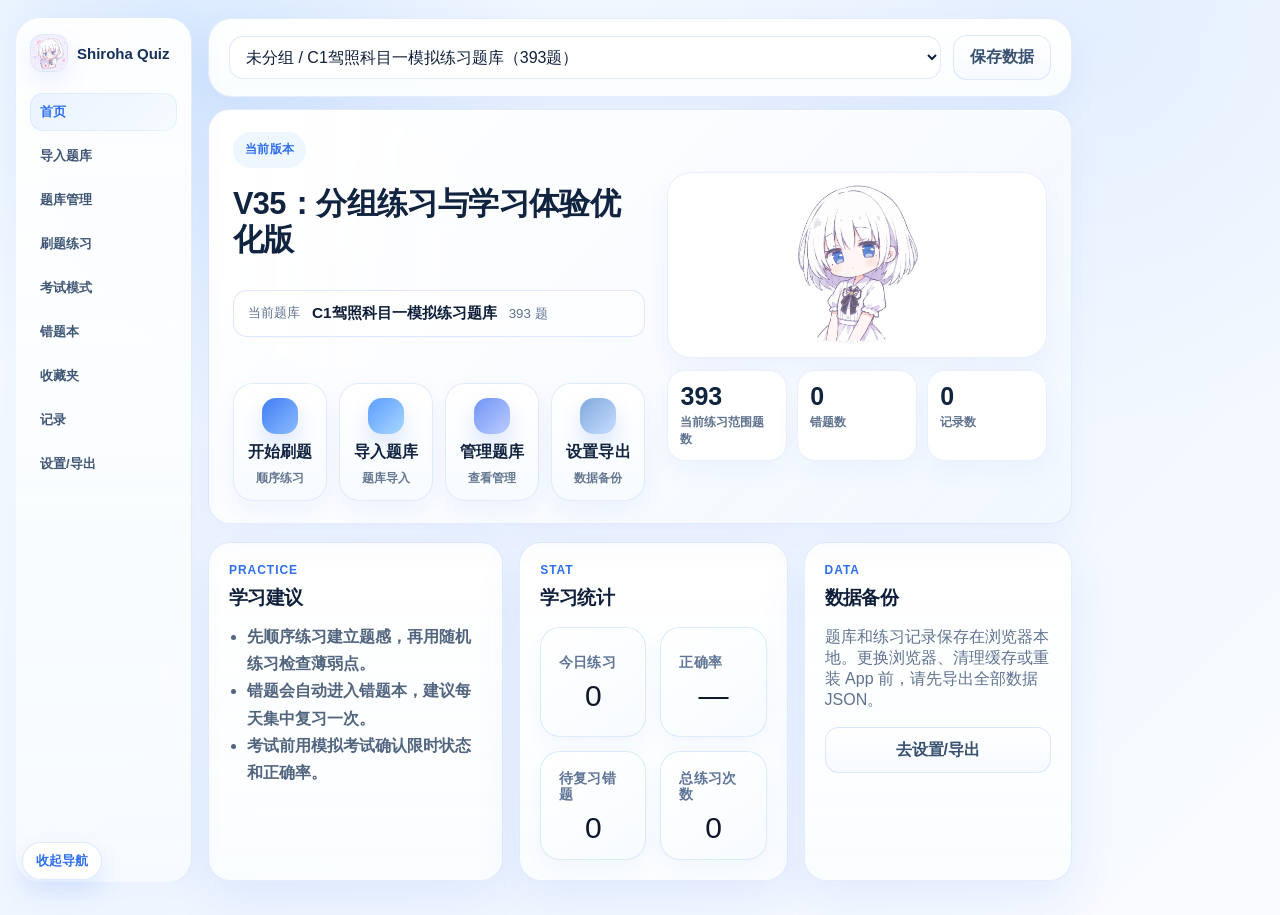
==== apps/web/index.html @ d142fadd "Initial commit from shiroha-quiz" ====
<!DOCTYPE html>
<html lang="zh-CN">
<head>
  <meta charset="UTF-8" />
  <meta name="viewport" content="width=device-width, initial-scale=1.0, viewport-fit=cover" />
  <meta name="theme-color" content="#F6F7FB" />
  <title>Shiroha Quiz - V35：分组练习与学习体验优化版</title>
  <link rel="icon" type="image/png" href="./app-icon.png" />
  <link rel="apple-touch-icon" href="./app-icon.png" />
  <link rel="preload" as="image" href="./media/peeking.webp" />
  <link rel="stylesheet" href="./styles.css" />
  <link rel="preload" as="image" href="./media/home_welcome_avatar.webp" />
  <link rel="preload" as="image" href="./media/import_question_bank_folder.webp" />
</head>
<body>
  <div class="app-splash" aria-hidden="true">
    <div class="app-splash-card">
      <img class="app-splash-logo" src="./media/home_welcome_avatar.webp" alt="" />
      <div class="app-splash-title">Shiroha Quiz</div>
      <div class="app-splash-subtitle">轻量刷题 · 题库导入 · 错题复习</div>
      <div class="app-splash-dots"><span></span><span></span><span></span></div>
    </div>
  </div>

  <div class="app">
    <aside class="side">
      <div class="brand">
        <img src="./app-icon.png" alt="图标" onerror="this.style.display='none'" />
        <div><b>Shiroha Quiz</b><span>自导入题库 · 练习 · 考试</span></div>
      </div>
      <button class="nav active" data-view="dashboard">首页</button>
      <button class="nav" data-view="import">导入题库</button>
      <button class="nav" data-view="banks">题库管理</button>
      <button class="nav" data-view="practice">刷题练习</button>
      <button class="nav" data-view="exam">考试模式</button>
      <button class="nav" data-view="wrongbook">错题本</button>
      <button class="nav" data-view="favorites">收藏夹</button>
      <button class="nav" data-view="records">记录</button>
      <button class="nav" data-view="settings">设置/导出</button>
    </aside>

    <main class="main">
      <header class="topbar">
        <div>
          <p class="kicker">Shiroha Quiz</p>
          <h1 id="page-title">首页</h1>
        </div>
        <div class="top-actions">
          <select id="active-bank-select"></select>
          <button id="save-all-btn" class="ghost">保存数据</button>
        </div>
      </header>

      <section id="dashboard" class="view active">
        <div class="hero-card dashboard-home-hero">
          <div class="dashboard-home-main">
            <p class="kicker">当前版本</p>
            <h2 id="home-version-label">V35：分组练习与学习体验优化版</h2>
            <p class="dashboard-home-desc">支持一级分组直接练习，并完善题库管理、学习记录与跨端数据兼容。</p><div id="home-practice-scope-v8916" class="practice-scope-summary-v8916 home-practice-scope-v8916"></div>
            <div class="dashboard-action-grid" aria-label="首页快捷入口">
              <button type="button" class="dashboard-action-card blue" onclick="var n=document.querySelector('.nav[data-view=&quot;practice&quot;]');if(n)n.click();">
                <span>开始刷题</span><small>顺序练习</small>
              </button>
              <button type="button" class="dashboard-action-card green" onclick="var n=document.querySelector('.nav[data-view=&quot;import&quot;]');if(n)n.click();">
                <span>导入题库</span><small>题库导入</small>
              </button>
              <button type="button" class="dashboard-action-card violet" onclick="var n=document.querySelector('.nav[data-view=&quot;banks&quot;]');if(n)n.click();">
                <span>管理题库</span><small>查看管理</small>
              </button>
              <button type="button" class="dashboard-action-card amber" onclick="var n=document.querySelector('.nav[data-view=&quot;settings&quot;]');if(n)n.click();">
                <span>设置导出</span><small>数据备份</small>
              </button>
            </div>
          </div>
          <div class="dashboard-home-side">
            <div class="hero-visual-card dashboard-character-card">
              <img class="hero-mascot hero-mascot-main" src="./media/splash_mascot.webp" alt="Shiroha Quiz 首页欢迎素材" />
            </div>
            <div class="dashboard-stat-grid hero-stats-app">
              <div><b id="stat-total">0</b><span>当前练习范围题数</span></div>
              <div><b id="stat-wrong">0</b><span>错题数</span></div>
              <div><b id="stat-records">0</b><span>记录数</span></div>
            </div>
          </div>
        </div>

        <div class="dashboard-lower-grid">
          <div class="card dashboard-panel">
            <div class="section-head compact"><div><p class="kicker">Practice</p><h3>学习建议</h3></div></div>
            <ul class="dashboard-tips">
              <li>先顺序练习建立题感，再用随机练习检查薄弱点。</li>
              <li>错题会自动进入错题本，建议每天集中复习一次。</li>
              <li>考试前用模拟考试确认限时状态和正确率。</li>
            </ul>
          </div>
          <div class="card dashboard-panel">
            <div class="section-head compact"><div><p class="kicker">Stat</p><h3>学习统计</h3></div></div>
            <div class="dashboard-stats-row learning-stats-v42" aria-label="学习统计">
              <div class="learning-stat-tile-v42">
                <span>今日练习</span>
                <b id="stat-today-count">0</b>
              </div>
              <div class="learning-stat-tile-v42">
                <span>正确率</span>
                <b id="stat-today-rate">—</b>
              </div>
              <div class="learning-stat-tile-v42">
                <span>待复习错题</span>
                <b id="stat-review-due">0</b>
              </div>
              <div class="learning-stat-tile-v42">
                <span>总练习次数</span>
                <b id="stat-total-practice">0</b>
              </div>
            </div>
          </div>
          <div class="card dashboard-panel">
            <div class="section-head compact"><div><p class="kicker">Data</p><h3>数据备份</h3></div></div>
            <p class="muted">题库和练习记录保存在浏览器本地。更换浏览器、清理缓存或重装 App 前，请先导出全部数据 JSON。</p>
            <div class="actions dashboard-card-actions"><button type="button" class="ghost" onclick="var n=document.querySelector('.nav[data-view=&quot;settings&quot;]');if(n)n.click();">去设置/导出</button></div>
          </div>
        </div>
      </section>

      <section id="import" class="view">
        <div class="card">
          <div class="section-head"><div><p class="kicker">Import</p><h2>单文件智能导入</h2></div><button id="load-sample-btn" class="ghost">填入示例</button></div>
          <div class="import-stage-panel">
            <div class="import-stage-copy">
              <b>先导入，再核对，最后开始练习。</b>
              <p>这一页优先保证清晰、稳定和适合手指操作。先上传题库，再在预览区确认识别结果，最后一键创建题库。</p>
              <div class="import-stage-tags">
                <span class="stage-tag active">1 导入文件</span>
                <span class="stage-tag">2 核对结果</span>
                <span class="stage-tag">3 创建题库</span>
              </div>
            </div>
            <div class="import-stage-art">
              <img class="import-art-main" src="./media/import_question_bank_folder.webp" alt="导入题库提示" />
            </div>
          </div>
          <div class="form-grid">
            <label>题库名称<input id="import-bank-name" placeholder="例如：安全培训题库" /></label>
            <label>识别模式<select id="import-mode"><option value="auto">自动识别</option><option value="wenjuanxing">问卷星/考试星</option><option value="normal">普通题库</option><option value="json">JSON</option></select></label>
            <label>解析策略<select id="import-strategy"><option value="auto" selected>自动推荐</option><option value="standard">标准逐行解析</option><option value="volume">分卷分区三层解析</option><option value="compact">紧凑格式解析</option></select></label>
            <label>上传文件<input id="import-file" type="file" accept=".txt,.json,.csv,.xlsx,.docx,.doc,.pdf" /></label>
          </div>
          <textarea id="import-text" placeholder="把题库文本粘贴到这里，或上传 .docx / .xlsx / .csv / .txt / .json / 文字型 PDF 后导入。支持：A、选项(正确答案)、答案：D、答案：A/B/C、解析：……"></textarea>
          <div class="actions import-actions-v51"><button id="parse-import-btn" class="primary">开始识别</button><button id="confirm-import-btn" class="primary" disabled>确认导入</button><button id="clear-import-btn" class="ghost">清空</button><span class="import-actions-spacer-v51" aria-hidden="true"></span><button id="find-replace-import-btn" class="ghost import-find-replace-trigger-v51" type="button">查找替换</button></div>
        </div>
        <div class="card">
          <div class="section-head"><div><p class="kicker">Dual File Import</p><h2>双文件导入：题目文件 + 答案文件</h2></div><button id="dual-load-sample-btn" class="ghost">填入双文件示例</button></div>
          <p class="muted">适用于“一个文件只写题目，另一个文件只写答案”的试卷/答案卷。题目文件支持 .docx / .txt / .json / 文字型 .pdf；答案文件支持 .docx / .txt / 文字型 .pdf。文字型 PDF 使用本地文本提取能力，不依赖 OCR。</p>
          <div class="form-grid">
            <label>题目文件<input id="dual-question-file" type="file" accept=".txt,.json,.csv,.docx,.doc,.pdf" /></label>
            <label>答案文件<input id="dual-answer-file" type="file" accept=".txt,.csv,.docx,.doc,.pdf" /></label>
            <label>匹配方式<select id="dual-match-mode"><option value="auto" selected>自动匹配</option><option value="group">题型分组 + 顺序匹配</option><option value="number">按题号匹配</option><option value="number-strict">严格题号匹配</option><option value="order">按顺序匹配</option></select></label>
          </div>
          <div class="split-grid">
            <label>题目文本<textarea id="dual-question-text" placeholder="也可以直接粘贴题目文件内容。"></textarea></label>
            <label>答案文本<textarea id="dual-answer-text" placeholder="也可以直接粘贴答案文件内容，例如：&#10;1. D&#10;2. ACD&#10;3. 正确"></textarea></label>
          </div>
          <div class="actions"><button id="parse-dual-import-btn" class="primary">开始合并识别</button><button id="dual-confirm-import-btn" class="primary" disabled>确认导入</button><button id="clear-dual-import-btn" class="ghost">清空双文件</button></div>
        </div>

        <details class="card import-help import-help-details"><summary>查看导入格式说明</summary>
          <h2>支持的题库格式</h2>
          <p>支持 Word / TXT / PDF / JSON 等常见题库来源。普通文本题库会进入识别流程；从 Shiroha Quiz 导出的完整备份 JSON/ZIP、题库集合 JSON 或配置文件，请到“设置/导出”页使用“导入备份 JSON/ZIP”，不要当作普通题库文本解析。</p>
          <div class="help-grid">
            <div><b>单选题</b><code>1. 下列说法正确的是？
A. 选项一
B. 选项二
答案：A</code></div>
            <div><b>多选题</b><code>1. 以下哪些属于常见题型？
A. 单选题
B. 多选题
C. 判断题
答案：AB</code></div>
            <div><b>判断题</b><code>1. Shiroha Quiz 支持导入题库。
答案：正确</code></div>
            <div><b>填空 / 简答</b><code>1. 请填写关键词：____。
参考答案：题库导入</code></div>
            <div><b>双文件导入</b><code>题目文件：只放题目和选项
答案文件：1. A / 2. ACD / 3. 正确
系统会按题号或顺序匹配</code></div>
            <div><b>备份 JSON</b><code>由“设置/导出”页导出的完整备份生成
包含题库、错题本、收藏夹、记录和设置</code></div>
          </div>
        </details>
        <div class="card">
          <div class="section-head import-preview-head-v5981"><div class="import-preview-title-v5981"><h2>识别结果预览</h2><p class="muted">识别后请先核对题型、答案和异常提示。无法确认的题目会标记为待确认，建议修正后再导入。</p></div><div class="row-actions import-preview-tools-v5981"><label class="inline-filter import-preview-filter-v5981">筛选<select id="import-preview-filter"><option value="priority">异常优先</option><option value="problem">仅异常</option><option value="normal">仅正常</option><option value="all">全部</option></select></label><button id="revalidate-import-btn" class="ghost">重新校验</button><button id="batch-delete-import-btn" class="ghost danger" disabled>删除选中</button><button id="clear-import-selection-btn" class="ghost" disabled>清空选择</button></div></div>
          <div id="import-summary" class="notice">尚未识别到题目。</div>
          <div id="import-report-panel" class="report-panel hidden"></div>
          <div class="table-wrap"><table id="import-preview"><thead><tr><th><input type="checkbox" id="import-select-all-visible" title="选择当前显示"></th><th>序号</th><th>题型</th><th>题干</th><th>选项数</th><th>答案</th><th>状态</th><th>操作</th></tr></thead><tbody></tbody></table></div>
        </div>
      </section>

      <section id="banks" class="view">
        <div class="card">
          <div class="section-head"><div><p class="kicker">Banks</p><h2>题库列表</h2></div><button id="dedupe-btn" class="ghost">当前题库去重</button></div>
          <div class="page-art-strip bank-art-strip">
            <div><b>题库列表与批量管理</b><span>没有题库时可先导入或新建空题库；已有题库可在这里整理、复制、合并和批量导出。</span></div>
            <img src="./media/empty_state_no_question_bank.webp" alt="空题库提示素材" />
          </div>
          <div id="bank-practice-scope-v8916" class="bank-scope-status-v8916"></div>
          <div class="form-grid">
            <label>当前题库名称<input id="bank-rename-input" placeholder="输入新名称后点击重命名" /></label>
            <label>合并来源题库<select id="merge-bank-select"></select></label>
            <label>管理操作<select id="bank-sort-mode"><option value="created">按创建时间</option><option value="name">按名称</option><option value="count">按题量</option></select></label>
          </div>
          <div class="actions">
            <button id="rename-bank-btn" class="primary">重命名当前题库</button>
            <button id="duplicate-bank-btn" class="ghost">复制当前题库</button>
            <button id="new-empty-bank-btn" class="ghost">新建空题库</button>
            <button id="merge-bank-btn" class="ghost">把来源题库合并到当前题库</button>
          </div>
          <div id="bank-list" class="bank-list"></div>
        </div>
        <div class="card">
          <h2>当前题库预览</h2>
          <div class="table-wrap"><table id="bank-preview"><thead><tr><th>#</th><th>题型</th><th>题干</th><th>答案</th><th>分类</th><th>分值</th></tr></thead><tbody></tbody></table></div>
        </div>
      </section>

      <section id="practice" class="view">
        <div class="card">
          <div class="section-head"><div><p class="kicker">Practice</p><h2>练习设置</h2></div><div class="pill" id="practice-progress">0 / 0</div></div>
          <div class="page-art-strip practice-art-strip">
            <div><b>选择题型和题量后开始练习</b><span>练习页保留一个学习状态素材，避免占用答题区域。</span></div>
            <img src="./media/quiz_in_progress_study.webp" alt="刷题学习素材" />
          </div>
          <div id="practice-scope-summary-v8916" class="practice-scope-summary-v8916"></div>
          <div class="form-grid">
            <label>题型<select id="practice-type"><option value="all">全部</option><option value="single">单选</option><option value="multiple">多选</option><option value="multi">多选兼容</option><option value="judge">判断</option><option value="blank">填空</option><option value="short">简答</option></select></label>
            <label>来源<select id="practice-source"><option value="all">全部题目</option><option value="wrong">仅错题本</option><option value="favorite">仅收藏题</option></select></label>
            <label>顺序<select id="practice-order"><option value="sequence">顺序</option><option value="random">随机</option></select></label>
            <label class="practice-start-field-v58916">练习起点<select id="practice-start-mode-v58916"><option value="from_start">从头开始</option><option value="continue">继续上次</option><option value="custom">自选题号</option></select></label>
            <label class="limit-field-v60 practice-range-field-v58916"><span id="practice-range-label-v58916">题量</span><div id="practice-limit-control-v58916" class="limit-control-v60"><select id="practice-limit"><option value="custom" selected>自定义</option><option value="50">50题</option><option value="100">100题</option><option value="half">一半</option><option value="all">全部</option></select><input id="practice-custom-count" type="number" value="20" min="1" inputmode="numeric" aria-label="自定义练习题量" /></div><input id="practice-number-range-v58916" class="practice-number-range-v58916" type="text" inputmode="text" placeholder="如：1,3,5-10,20" aria-label="自选练习题号" title="按当前题型、来源筛选后的顺序编号；一级分组按汇总顺序计算" hidden /></label>
            <div class="settings-action-cell web-settings-action-cell">
              <span class="control-label">快捷操作</span>
              <div class="settings-action-buttons">
                <button id="start-practice-btn" class="primary">开始练习</button>
                <button id="reset-practice-btn" class="ghost">重置</button>
              </div>
            </div>
          </div>
          <p class="muted">点击开始后会进入沉浸练习页面，隐藏上方和侧边导航干扰；练习结束或退出后返回设置页。</p>
        </div>
        <div class="card quiz-card" id="practice-card">
          <div class="empty">选择条件后点击“开始练习”。</div>
        </div>
      </section>

      <section id="exam" class="view">
        <div class="card" id="exam-setup">
          <div class="section-head"><div><p class="kicker">Exam</p><h2>考试设置</h2></div><div class="pill" id="exam-timer">未开始</div></div>
          <p id="exam-bank-summary-v8916" class="muted scope-platform-note-v8916"></p>
          <div class="page-art-strip exam-art-strip">
            <div><b>配置考试参数，再开始模拟</b><span>考试模式使用思考提示素材，保持页面轻量，不遮挡试卷区域。</span></div>
            <img src="./media/thinking_state_question.webp" alt="思考提示素材" />
          </div>
          <div class="form-grid">
            <label>考试名称<input id="exam-name" value="模拟考试" /></label>
            <label>题量<input id="exam-count" type="number" value="50" min="1" /></label>
            <label>限时/分钟<input id="exam-minutes" type="number" value="60" min="0" /></label>
            <label>及格线<input id="exam-pass-score" type="number" value="60" min="0" step="0.5" /></label>
            <label>单选分值<input id="score-single" type="number" value="1" min="0" step="0.5" /></label>
            <label>多选分值<input id="score-multiple" type="number" value="2" min="0" step="0.5" /></label>
            <label>判断分值<input id="score-judge" type="number" value="1" min="0" step="0.5" /></label>
            <label>填空分值<input id="score-blank" type="number" value="1" min="0" step="0.5" /></label>
            <label>简答分值<input id="score-short" type="number" value="5" min="0" step="0.5" /></label>
            <label>题型范围<select id="exam-type"><option value="all">全部题型</option><option value="single">只考单选</option><option value="multiple">只考多选</option><option value="judge">只考判断</option><option value="blank">只考填空</option><option value="short">只考简答</option></select></label>
            <label>抽题方式<select id="exam-order"><option value="random">随机抽题</option><option value="sequence">顺序抽题</option></select></label>
            <div class="settings-action-cell web-settings-action-cell">
              <span class="control-label">快捷操作</span>
              <div class="settings-action-buttons">
                <button id="start-exam-btn" class="primary">开始考试</button>
                <button id="submit-exam-btn" class="danger" disabled>交卷评分</button>
              </div>
            </div>
          </div>
        </div>
        <div class="card quiz-card" id="exam-card"><div class="empty">考试开始后会在这里显示整套试卷。</div></div>
      </section>

      <section id="wrongbook" class="view"><div class="card"><div class="section-head"><div><p class="kicker">Wrongbook</p><h2>错题整理</h2></div><button id="clear-wrong-btn" class="danger">清空错题</button></div><div class="page-art-strip wrongbook-art-strip"><div><b>错题复习与掌握状态</b><span>错题本页面使用一个复习素材，帮助区分学习场景，不额外堆叠图片。</span></div><img src="./media/wrong_question_review_clipboard.webp" alt="错题复习素材" /></div><div class="form-grid wrongbook-controls-v60"><label>掌握状态筛选<select id="wrong-status-filter"><option value="active">未掌握/复习中</option><option value="all">全部错题记录</option><option value="未掌握">未掌握</option><option value="复习中">复习中</option><option value="已掌握">已掌握</option></select></label><label>排序<select id="wrong-sort-mode"><option value="lastWrong">最近答错优先</option><option value="wrongCount">错误次数最多</option><option value="status">按掌握状态</option></select></label><label class="limit-field-v60">错题重练题量<div class="limit-control-v60"><select id="wrong-practice-limit"><option value="custom" selected>自定义</option><option value="50">50题</option><option value="100">100题</option><option value="half">一半</option><option value="all">全部</option></select><input id="wrong-practice-custom-count" type="number" value="20" min="1" inputmode="numeric" aria-label="自定义错题重练题量" /></div></label><label class="quick-action-field-v60">快捷操作<button id="practice-wrong-btn" class="primary" type="button">重练未掌握错题</button></label></div><div id="wrongbook-list" class="list"></div></div></section>
      <section id="favorites" class="view"><div class="card favorites-card-v596"><div class="section-head"><div><p class="kicker">Favorites</p><h2>收藏夹</h2></div><div class="pill" id="favorites-count-v596">0 道</div></div><div class="favorites-hero-v596"><div><b>收藏题独立复习</b><span>收藏夹已从错题本独立出来，保留当前题库的收藏题，可直接练习或取消收藏。</span></div><div class="favorites-actions-top-v596"><button id="practice-favorites-btn-v596" class="primary" type="button">练习收藏题</button><button id="clear-favorites-btn-v596" class="ghost danger" type="button">清空收藏</button></div></div><div id="favorites-list-v596" class="list favorites-list-v596"></div></div></section>
      <section id="records" class="view"><div class="card"><div class="section-head"><div><p class="kicker">Records</p><h2>记录筛选与导出</h2></div><div class="actions"><button id="export-records-btn" class="ghost">导出记录</button><button id="clear-records-btn" class="danger">清空记录</button></div></div><div class="page-art-strip records-art-strip"><div><b>查看练习与考试记录</b><span>记录页使用休息状态素材，表示阶段性回顾和复盘。</span></div><img src="./media/rest_sleep_pillow.webp" alt="休息睡眠素材" /></div><div class="form-grid"><label>记录类型<select id="record-mode-filter"><option value="all">全部</option><option value="练习">练习</option><option value="考试">考试</option></select></label><label>显示范围<select id="record-limit"><option value="30">最近30条</option><option value="100">最近100条</option><option value="all">全部</option></select></label><label>统计<button id="record-refresh-btn" class="ghost" type="button">刷新记录</button></label></div><div id="records-list" class="list"></div></div></section>
      <section id="settings" class="view"><div class="card"><h2>设置与导出</h2><div class="page-art-strip settings-art-strip"><div><b>定期导出备份，避免本地数据丢失</b><span>设置页只导出完整数据备份；单个题库或选中题库 JSON 请到题库管理页导出。</span></div><img src="./media/loading_waiting_hourglass.webp" alt="加载等待素材" /></div><p>数据保存在浏览器 localStorage 中。更换浏览器或清理缓存会丢失数据，请定期导出。设置页导出的备份包含题库、错题本、收藏夹、练习记录和 Web 设置；也可直接导入原生端 ZIP 备份。</p><div class="actions"><button id="export-all-btn" class="primary">导出全部数据备份</button><button id="import-backup-quick-btn-v598" class="ghost">导入备份 JSON/ZIP</button><button id="reset-data-btn" class="danger">清除全部本地数据</button></div><textarea id="export-output" readonly placeholder="导出内容会显示在这里，也会自动下载文件。"></textarea><details class="asset-reference-details"><summary>角色基准素材预览</summary><img src="./media/mascot_character_sheet.webp" alt="角色基准素材" /></details></div></section>
    </main>
  </div>

  <div class="web-peeking-wrap">
    <img class="web-peeking-art" src="./media/peeking.webp" alt="" />
    <button type="button" class="web-peeking-toggle" aria-pressed="false" onclick="var wrap=this.parentElement; var hidden=wrap.classList.toggle('collapsed'); this.setAttribute('aria-pressed', hidden ? 'true' : 'false'); this.textContent = hidden ? '显示' : '隐藏';">隐藏</button>
  </div>

  <div id="edit-modal" class="modal hidden" aria-hidden="true">
    <div class="modal-panel">
      <div class="section-head">
        <div><p class="kicker">Edit Question</p><h2>修正题目</h2></div>
        <button id="edit-close-btn" class="ghost">关闭</button>
      </div>
      <input id="edit-index" type="hidden" />
      <div class="form-grid">
        <label>题型<select id="edit-type"><option value="single">单选题</option><option value="multiple">多选题</option><option value="judge">判断题</option><option value="blank">填空题</option><option value="short">简答题</option></select></label>
        <label id="edit-answer-single-wrap-v58914">答案<input id="edit-answer" placeholder="选择题填 D 或 ACD；判断题可填 A/B/正确/错误；填空/简答可填参考答案，多个等价答案用 || 分隔" /></label>
        <label>分类<input id="edit-category" placeholder="例如：基础知识 / 安全规范" /></label>
        <label>分值<input id="edit-score" type="number" min="0" step="0.5" placeholder="可空，考试时按题型默认分值" /></label>
      </div>
      <div id="edit-multi-blank-wrap-v58914" class="multi-blank-editor-v58914 hidden">
        <div class="multi-blank-editor-head-v58914"><div><b>逐空答案</b><p id="edit-blank-count-tip-v58914" class="muted"></p></div><div class="row-actions"><button id="edit-add-blank-btn-v58914" class="ghost" type="button">增加题空</button><button id="edit-disable-multi-blank-btn-v58914" class="ghost danger" type="button">退出多空模式</button></div></div>
        <div id="edit-blank-groups-v58914"></div>
      </div>
      <button id="edit-enable-multi-blank-btn-v58914" class="ghost hidden" type="button">启用多空答案</button>
      <label>题干<textarea id="edit-question" class="small-area" placeholder="题干"></textarea></label>
      <label>选项<textarea id="edit-options" class="small-area" placeholder="每行一个选项，例如：&#10;A. 选项一&#10;B. 选项二"></textarea></label>
      <label>解析<textarea id="edit-analysis" class="small-area" placeholder="解析，可空"></textarea></label>
      <div id="edit-status" class="notice">等待保存。</div>
      <div class="actions"><button id="edit-save-btn" class="primary">保存修改</button><button id="edit-delete-btn" class="danger">删除本题</button></div>
    </div>
  </div>
  <div id="app-toast" class="app-toast" aria-live="polite"></div>
  <script src="./question-bank.js"></script>
  <script src="./app.js"></script>

</body>
</html>
---- apps/web/styles.css ----
:root{
  --bg:#f5f7fb;
  --card:#fff;
  --ink:#111827;
  --muted:#64748b;
  --line:#e5e7eb;
  --blue:#2563eb;
  --blue2:#dbeafe;
  --green:#16a34a;
  --green2:#dcfce7;
  --red:#dc2626;
  --red2:#fee2e2;
  --amber:#d97706;
  --shadow:0 18px 45px rgba(15,23,42,.08);
  --r:22px
}
*{
  box-sizing:border-box
}
body{
  margin:0;
  background:linear-gradient(135deg,#eef4ff,#f8fafc 45%,#f5f7fb);
  font-family:-apple-system,BlinkMacSystemFont,"Segoe UI","Microsoft YaHei",sans-serif;
  color:var(--ink)
}
button,input,select,textarea{
  font:inherit
}
.app{
  display:grid;
  grid-template-columns:260px 1fr;
  min-height:100vh
}
.side{
  position:sticky;
  top:0;
  height:100vh;
  padding:22px;
  background:rgba(255,255,255,.86);
  border-right:1px solid var(--line);
  backdrop-filter:blur(14px)
}
.brand{
  display:flex;
  gap:12px;
  align-items:center;
  margin-bottom:24px
}
.brand img{
  width:46px;
  height:46px;
  border-radius:14px
}
.brand b{
  display:block;
  font-size:18px
}
.brand span{
  display:block;
  color:var(--muted);
  font-size:12px;
  margin-top:3px
}
.nav{
  width:100%;
  border:0;
  background:transparent;
  text-align:left;
  padding:13px 14px;
  border-radius:14px;
  margin:3px 0;
  color:#334155;
  cursor:pointer
}
.nav:hover,.nav.active{
  background:var(--blue2);
  color:#1d4ed8;
  font-weight:800
}
.main{
  padding:24px;
  min-width:0
}
.topbar{
  display:flex;
  align-items:center;
  justify-content:space-between;
  gap:16px;
  margin-bottom:20px
}
.kicker{
  margin:0 0 8px;
  color:var(--blue);
  font-weight:900;
  text-transform:uppercase;
  letter-spacing:.08em;
  font-size:12px
}
h1,h2,h3{
  margin:0;
  letter-spacing:-.03em
}
h1{
  font-size:30px
}
.top-actions{
  display:flex;
  gap:10px;
  align-items:center
}
.top-actions select{
  min-width:260px
}
.view{
  display:none
}
.view.active{
  display:block
}
.card,.hero-card{
  background:rgba(255,255,255,.94);
  border:1px solid var(--line);
  border-radius:var(--r);
  box-shadow:var(--shadow);
  padding:22px;
  margin-bottom:18px
}
.hero-card{
  display:grid;
  grid-template-columns:1.5fr .9fr;
  gap:18px;
  align-items:center
}
.hero-card h2{
  font-size:32px;
  margin-bottom:12px
}
.hero-card p{
  color:var(--muted);
  line-height:1.8
}
.hero-stats{
  display:grid;
  grid-template-columns:repeat(3,1fr);
  gap:10px
}
.hero-stats div,.metric{
  background:#f8fafc;
  border:1px solid var(--line);
  border-radius:18px;
  padding:18px
}
.hero-stats b{
  display:block;
  font-size:30px
}
.hero-stats span,.metric span{
  color:var(--muted);
  font-size:13px
}
.grid3{
  display:grid;
  grid-template-columns:repeat(3,1fr);
  gap:16px
}
.section-head{
  display:flex;
  align-items:center;
  justify-content:space-between;
  gap:14px;
  margin-bottom:18px
}
.form-grid{
  display:grid;
  grid-template-columns:repeat(3,minmax(0,1fr));
  gap:14px;
  margin-bottom:16px
}
label{
  display:grid;
  gap:7px;
  font-weight:800;
  color:#334155
}
input,select,textarea{
  border:1px solid var(--line);
  border-radius:14px;
  background:#fff;
  padding:11px 12px;
  color:var(--ink)
}
textarea{
  width:100%;
  min-height:220px;
  resize:vertical;
  line-height:1.6;
  font-family:"Consolas","Microsoft YaHei",monospace
}
.actions{
  display:flex;
  gap:10px;
  flex-wrap:wrap;
  margin-top:14px
}
button{
  border:0;
  border-radius:14px;
  padding:11px 16px;
  cursor:pointer;
  font-weight:900
}
.primary{
  background:var(--blue);
  color:white
}
.ghost{
  background:#f8fafc;
  border:1px solid var(--line);
  color:#334155
}
.danger{
  background:var(--red);
  color:white
}
.ghost.danger{
  color:var(--red);
  background:#fff;
  border-color:#fecaca
}
button:disabled{
  opacity:.45;
  cursor:not-allowed
}
.notice{
  background:#f8fafc;
  border:1px solid var(--line);
  border-radius:14px;
  padding:13px;
  margin-bottom:12px;
  color:var(--muted)
}
.notice.ok{
  background:var(--green2);
  border-color:#86efac;
  color:#166534
}
.notice.warn{
  background:#fffbeb;
  border-color:#fde68a;
  color:#92400e
}
.table-wrap{
  overflow:auto;
  border:1px solid var(--line);
  border-radius:16px
}
table{
  width:100%;
  border-collapse:collapse;
  background:#fff
}
th,td{
  border-bottom:1px solid var(--line);
  padding:11px;
  text-align:left;
  vertical-align:top
}
th{
  background:#f8fafc;
  color:#475569;
  font-size:13px;
  white-space:nowrap
}
td{
  font-size:14px
}
.bank-list,.list{
  display:grid;
  gap:10px
}
.bank-item,.record-item,.wrong-item{
  border:1px solid var(--line);
  border-radius:16px;
  background:#fff;
  padding:14px
}
.bank-item{
  display:flex;
  justify-content:space-between;
  gap:12px;
  align-items:center
}
.muted,.empty{
  color:var(--muted)
}
.pill{
  display:inline-flex;
  align-items:center;
  border:1px solid var(--line);
  background:#f8fafc;
  border-radius:999px;
  padding:8px 12px;
  color:#475569;
  font-weight:900
}
.quiz-card .question-title{
  font-size:20px;
  line-height:1.55;
  margin:8px 0 16px
}
.qmeta{
  display:flex;
  gap:8px;
  flex-wrap:wrap;
  margin-bottom:8px
}
.option{
  display:flex;
  gap:10px;
  align-items:flex-start;
  width:100%;
  padding:15px;
  border:2px solid var(--line);
  border-radius:16px;
  background:#fff;
  margin:10px 0;
  cursor:pointer;
  transition:.16s
}
.option input{
  margin-top:3px
}
.option.selected{
  background:var(--blue2);
  border-color:var(--blue);
  box-shadow:0 8px 22px rgba(37,99,235,.14)
}
.option.correct{
  background:var(--green2);
  border-color:var(--green)
}
.option.wrong{
  background:var(--red2);
  border-color:var(--red)
}
.option-key{
  font-weight:900;
  min-width:26px
}
.feedback{
  border-radius:16px;
  padding:14px;
  margin-top:14px;
  font-weight:800
}
.feedback.ok{
  background:var(--green2);
  color:#166534;
  border:1px solid #86efac
}
.feedback.bad{
  background:var(--red2);
  color:#991b1b;
  border:1px solid #fecaca
}
.feedback.warn{
  background:#fffbeb;
  color:#92400e;
  border:1px solid #fde68a
}
.exam-q{
  border:1px solid var(--line);
  border-radius:18px;
  padding:16px;
  margin:14px 0;
  background:#fff
}
.exam-q h3{
  font-size:17px;
  line-height:1.5
}
.score-card{
  display:grid;
  grid-template-columns:repeat(4,1fr);
  gap:12px;
  margin-bottom:16px
}
.score-card .metric b{
  display:block;
  font-size:26px;
  margin-top:6px
}
@media(max-width:900px){
  .app{
    grid-template-columns:1fr
  }
  .side{
    position:relative;
    height:auto
  }
  .main{
    padding:16px
  }
  .topbar,.hero-card,.section-head{
    display:block
  }
  .top-actions{
    margin-top:14px
  }
  .grid3,.form-grid,.hero-stats,.score-card{
    grid-template-columns:1fr
  }
  .top-actions select{
    min-width:0;
    width:100%
  }
  .top-actions{
    display:grid
  }
  .nav{
    display:inline-flex;
    width:auto
  }
  .side{
    white-space:nowrap;
    overflow:auto
  }
  .brand{
    position:sticky;
    left:0;
    background:white
  }
  .card,.hero-card{
    padding:16px
  }
}
.import-help code{
  display:block;
  margin-top:8px;
  padding:10px;
  border-radius:12px;
  background:#f6f8fb;
  color:#25324b;
  white-space:pre-wrap;
  font-family:ui-monospace,SFMono-Regular,Menlo,Consolas,monospace;
  font-size:12px;
  line-height:1.45
}
.help-grid{
  display:grid;
  grid-template-columns:repeat(2,minmax(0,1fr));
  gap:12px;
  margin-top:12px
}
.help-grid>div{
  border:1px solid #e6ebf2;
  border-radius:16px;
  padding:12px;
  background:#fff
}
@media(max-width:800px){
  .help-grid{
    grid-template-columns:1fr
  }
}
.split-grid{
  display:grid;
  grid-template-columns:1fr 1fr;
  gap:14px;
  margin-top:12px
}
.split-grid textarea{
  min-height:180px
}
.small-area{
  min-height:95px
}
.status-ok{
  color:#166534;
  font-weight:900
}
.status-warn{
  color:#92400e;
  font-weight:900
}
.status-error{
  color:#991b1b;
  font-weight:900
}
.row-actions{
  display:flex;
  gap:8px;
  flex-wrap:wrap
}
.mini-btn{
  padding:7px 10px;
  border-radius:10px;
  font-size:12px
}
.modal{
  position:fixed;
  inset:0;
  background:rgba(15,23,42,.45);
  z-index:1000;
  display:flex;
  align-items:center;
  justify-content:center;
  padding:18px
}
.modal.hidden{
  display:none
}
.modal-panel{
  width:min(920px,96vw);
  max-height:92vh;
  overflow:auto;
  background:#fff;
  border-radius:24px;
  box-shadow:0 28px 80px rgba(15,23,42,.28);
  padding:22px;
  border:1px solid var(--line)
}
#edit-status{
  margin-top:10px
}
.source-badge{
  display:inline-flex;
  border-radius:999px;
  padding:4px 8px;
  background:#eef2ff;
  color:#3730a3;
  font-size:12px;
  font-weight:900;
  margin-left:6px
}
@media(max-width:900px){
  .split-grid{
    grid-template-columns:1fr
  }
  .modal{
    align-items:flex-start
  }
  .modal-panel{
    max-height:96vh
  }
}
.active-bank{
  border-color:#93c5fd;
  background:#eff6ff
}
.bank-item .row-actions{
  justify-content:flex-end
}
details{
  margin-top:10px
}
summary{
  cursor:pointer;
  font-weight:900;
  color:#1d4ed8
}
.wrong-item .section-head{
  margin-bottom:0
}
.record-item details .table-wrap{
  margin-top:10px
}
.exam-q .option input:checked+span{
  font-weight:900
}
@media(max-width:900px){
  .bank-item{
    display:block
  }
  .bank-item .row-actions{
    margin-top:10px;
    justify-content:flex-start
  }
}
.answer-input-wrap{
  margin:12px 0
}
.text-answer{
  width:100%;
  border:2px solid var(--line);
  border-radius:16px;
  padding:14px;
  background:#fff;
  line-height:1.6
}
.text-answer:focus{
  outline:none;
  border-color:var(--blue);
  box-shadow:0 0 0 4px rgba(37,99,235,.12)
}
input.text-answer{
  min-height:52px
}
textarea.text-answer{
  min-height:140px;
  font-family:inherit
}
.feedback .actions{
  margin-top:10px
}
/* v9: 导入提示窗口 */
.app-toast{
  position:fixed;
  right:18px;
  top:18px;
  z-index:9999;
  display:flex;
  flex-direction:column;
  gap:10px;
  max-width:min(420px,calc(100vw - 36px));
  pointer-events:none
}
.toast-item{
  pointer-events:auto;
  display:flex;
  align-items:flex-start;
  justify-content:space-between;
  gap:12px;
  padding:14px 14px;
  border-radius:16px;
  background:#fff;
  border:1px solid #d8e2f2;
  box-shadow:0 14px 38px rgba(15,23,42,.18);
  animation:toastIn .18s ease-out;
  color:#172033
}
.toast-item b{
  display:block;
  margin-bottom:4px;
  font-size:15px
}
.toast-item p{
  margin:0;
  line-height:1.5;
  color:#34445d;
  font-size:13px
}
.toast-item button{
  border:0;
  background:transparent;
  font-size:20px;
  line-height:1;
  cursor:pointer;
  color:#64748b;
  padding:0 2px
}
.toast-item.ok{
  border-left:6px solid #16a34a
}
.toast-item.warn{
  border-left:6px solid #f59e0b
}
.toast-item.danger{
  border-left:6px solid #dc2626
}
.toast-item.hide{
  opacity:0;
  transform:translateY(-6px);
  transition:all .25s ease
}
@keyframes toastIn{
  from{
    opacity:0;
    transform:translateY(-8px)
  }
  to{
    opacity:1;
    transform:translateY(0)
  }
}
/* v9: 沉浸式刷题页面 */
body.practice-focus .side,body.practice-focus .topbar{
  display:none!important
}
body.practice-focus .app{
  display:block;
  min-height:100vh;
  background:#f7f9fd
}
body.practice-focus .main{
  padding:0;
  max-width:none;
  width:100%
}
body.practice-focus .view{
  display:none!important
}
body.practice-focus #practice.view{
  display:block!important;
  min-height:100vh;
  padding:18px;
  background:linear-gradient(180deg,#f8fbff,#eef4ff)
}
body.practice-focus #practice>.card:first-child{
  display:none!important
}
body.practice-focus #practice-card{
  max-width:920px;
  margin:0 auto;
  min-height:calc(100vh - 36px);
  box-shadow:0 18px 50px rgba(15,23,42,.12);
  border-radius:24px;
  padding:28px
}
.practice-focus-head{
  display:flex;
  align-items:center;
  justify-content:space-between;
  gap:12px;
  padding-bottom:16px;
  margin-bottom:18px;
  border-bottom:1px solid #e5edf8;
  color:#0f172a
}
.practice-focus-head span{
  font-weight:700;
  color:#2563eb
}
.mini-btn{
  padding:6px 10px!important;
  font-size:12px!important;
  border-radius:10px!important
}
@media(max-width:720px){
  .app-toast{
    left:12px;
    right:12px;
    top:12px;
    max-width:none
  }
  body.practice-focus #practice.view{
    padding:8px
  }
  body.practice-focus #practice-card{
    min-height:calc(100vh - 16px);
    border-radius:18px;
    padding:18px
  }
  .practice-focus-head{
    position:sticky;
    top:0;
    background:#fff;
    z-index:3
  }
}
.seq-cell{
  min-width:72px;
  white-space:nowrap;
}
.seq-cell b{
  display:block;
  font-size:14px;
  color:#111827;
}
.seq-cell small{
  display:block;
  margin-top:3px;
  font-size:11px;
  color:#64748b;
  line-height:1.2;
}
/* v13: import preview issue-first controls */
.inline-filter{
  display:flex;
  align-items:center;
  gap:8px;
  font-size:14px;
  color:#64748b;
  font-weight:700
}
.inline-filter select{
  min-width:110px;
  padding:8px 10px;
  border:1px solid #e5e7eb;
  border-radius:12px;
  background:#fff;
  font-weight:700;
  color:#0f172a
}
.issue-row{
  background:#fffaf0
}
.error-row{
  background:#fff1f2
}
.import-report{
  margin-bottom:8px;
  padding:8px 10px;
  border-radius:12px;
  background:rgba(37,99,235,.08);
  color:#1e3a8a;
  line-height:1.6
}
#import-summary b{
  color:#0f172a
}
.select-cell{
  width:42px;
  text-align:center
}
.select-cell input,#import-select-all-visible{
  width:18px;
  height:18px;
  accent-color:#2563eb;
  cursor:pointer
}
#import-preview th:first-child,#import-preview td:first-child{
  text-align:center
}
button:disabled{
  opacity:.45;
  cursor:not-allowed
}
/* v20 import report */
.report-panel{
  margin:12px 0 16px;
  padding:14px;
  border:1px solid var(--border,#e5e7eb);
  border-radius:14px;
  background:rgba(15,23,42,.03)
}
.report-panel.hidden{
  display:none
}
.report-grid{
  display:grid;
  grid-template-columns:repeat(4,minmax(0,1fr));
  gap:10px
}
.report-grid>div{
  border:1px solid var(--border,#e5e7eb);
  border-radius:12px;
  padding:12px;
  background:#fff;
  min-height:78px
}
.report-grid span{
  display:block;
  font-size:12px;
  color:#64748b;
  margin-bottom:4px
}
.report-grid b{
  display:block;
  font-size:20px;
  line-height:1.25;
  color:#0f172a
}
.report-grid small{
  display:block;
  margin-top:4px;
  color:#64748b;
  line-height:1.35
}
.report-grid .ok{
  border-color:#86efac;
  background:#f0fdf4
}
.report-grid .warn{
  border-color:#fcd34d;
  background:#fffbeb
}
.report-detail{
  margin-top:10px;
  color:#334155;
  font-size:13px;
  line-height:1.6
}
.candidate-details{
  margin-top:10px
}
.candidate-details summary{
  cursor:pointer;
  color:#2563eb;
  font-weight:600
}
.candidate-details table{
  width:100%;
  margin-top:8px;
  border-collapse:collapse;
  font-size:13px;
  background:#fff;
  border-radius:10px;
  overflow:hidden
}
.candidate-details th,.candidate-details td{
  border:1px solid #e5e7eb;
  padding:8px;
  text-align:left
}
@media(max-width:900px){
  .report-grid{
    grid-template-columns:repeat(2,minmax(0,1fr))
  }
}
@media(max-width:560px){
  .report-grid{
    grid-template-columns:1fr
  }
}
/* v24 shared visual refinement */
.hero-stats-app{
  grid-template-columns:1fr 1fr;
  align-items:stretch
}
.hero-visual-card{
  position:relative;
  grid-column:1/-1;
  min-height:220px;
  border-radius:24px;
  padding:18px;
  background:linear-gradient(135deg,#eff5ff,#ffffff 58%,#f6f9ff);
  border:1px solid rgba(37,99,235,.12);
  overflow:hidden;
  box-shadow:inset 0 1px 0 rgba(255,255,255,.7)
}
.hero-visual-card::before{
  content:"";
  position:absolute;
  left:-30px;
  bottom:-34px;
  width:140px;
  height:140px;
  border-radius:999px;
  background:rgba(37,99,235,.10);
  filter:blur(8px)
}
.hero-visual-card::after{
  content:"";
  position:absolute;
  top:-24px;
  right:-20px;
  width:120px;
  height:120px;
  border-radius:999px;
  background:rgba(147,197,253,.18);
  filter:blur(10px)
}
.hero-mascot{
  display:block;
  user-select:none;
  pointer-events:none
}
.hero-mascot-main{
  position:absolute;
  right:14px;
  bottom:-6px;
  width:min(22vw,240px);
  max-width:240px
}
.hero-mascot-badge{
  position:absolute;
  left:16px;
  top:16px;
  width:84px;
  height:84px;
  border-radius:24px;
  border:1px solid rgba(37,99,235,.14);
  background:#fff;
  box-shadow:0 10px 24px rgba(37,99,235,.12)
}
.import-stage-panel{
  display:grid;
  grid-template-columns:1.15fr .85fr;
  gap:14px;
  align-items:center;
  padding:16px 16px 14px;
  margin-bottom:14px;
  border-radius:22px;
  background:linear-gradient(135deg,#eef5ff,#ffffff 62%,#f7faff);
  border:1px solid rgba(37,99,235,.10);
  overflow:hidden;
  position:relative
}
.import-stage-panel::after{
  content:"";
  position:absolute;
  right:-18px;
  top:-22px;
  width:118px;
  height:118px;
  border-radius:999px;
  background:rgba(125,177,255,.12);
  filter:blur(12px)
}
.import-stage-copy b{
  display:block;
  font-size:16px;
  line-height:1.4;
  color:#132238;
  margin-bottom:8px
}
.import-stage-copy p{
  margin:0;
  color:#5f728d;
  line-height:1.7;
  font-size:13px
}
.import-stage-tags{
  display:flex;
  flex-wrap:wrap;
  gap:8px;
  margin-top:12px
}
.stage-tag{
  display:inline-flex;
  align-items:center;
  padding:8px 12px;
  border-radius:999px;
  background:rgba(255,255,255,.86);
  border:1px solid rgba(37,99,235,.10);
  color:#4b5d77;
  font-size:12px;
  font-weight:800
}
.stage-tag.active{
  background:rgba(37,99,235,.10);
  color:#1d4ed8;
  border-color:rgba(37,99,235,.18)
}
.import-stage-art{
  position:relative;
  min-height:156px
}
.import-art-main{
  position:absolute;
  right:-2px;
  bottom:-4px;
  width:min(20vw,176px);
  max-width:176px
}
.import-art-float{
  position:absolute;
  left:6px;
  top:8px;
  width:72px;
  transform:rotate(-10deg)
}
.import-help-details>summary{
  list-style:none;
  cursor:pointer;
  font-size:18px;
  font-weight:800;
  color:#172033
}
.import-help-details>summary::-webkit-details-marker{
  display:none
}
.import-help-details>summary::after{
  content:"展开";
  float:right;
  font-size:12px;
  color:#2563eb;
  font-weight:800
}
.import-help-details[open]>summary::after{
  content:"收起"
}
@media(max-width:900px){
  .hero-stats-app{
    grid-template-columns:1fr
  }
  .hero-visual-card{
    min-height:200px
  }
  .hero-mascot-main{
    width:min(44vw,220px)
  }
  .import-stage-panel{
    grid-template-columns:1fr
  }
  .import-art-main{
    width:min(34vw,180px)
  }
}
/* v25 bugfix: mobile layout, asset density and overflow control */
html,body{
  max-width:100%;
  overflow-x:hidden
}
.main,.view,.card,.hero-card,.form-grid,.split-grid,.section-head{
  min-width:0
}
.hero-mascot-badge,.import-art-float{
  display:none!important
}
.hero-visual-card{
  display:flex;
  align-items:flex-end;
  justify-content:flex-end;
  min-height:190px
}
.hero-mascot-main{
  position:relative;
  right:auto;
  bottom:auto;
  width:min(28vw,220px);
  max-width:220px;
  margin-left:auto
}
.import-stage-art{
  display:flex;
  align-items:flex-end;
  justify-content:flex-end;
  min-height:138px
}
.import-art-main{
  position:relative;
  right:auto;
  bottom:auto;
  width:min(18vw,160px);
  max-width:160px;
  margin-left:auto
}
.import-help code{
  overflow-wrap:anywhere;
  word-break:break-word
}
textarea,input,select,button{
  max-width:100%
}
@media(max-width:720px){
  html,body{
    width:100%;
    max-width:100%;
    overflow-x:hidden
  }
  .app{
    display:block;
    width:100%;
    max-width:100%;
    min-width:0
  }
  .main{
    width:100%;
    max-width:100%;
    min-width:0;
    padding:12px 12px calc(92px + env(safe-area-inset-bottom))!important
  }
  .view,.card,.hero-card{
    width:100%;
    max-width:100%;
    min-width:0
  }
  .side{
    position:fixed;
    left:10px;
    right:10px;
    bottom:10px;
    top:auto;
    z-index:30;
    height:auto;
    max-height:none;
    padding:8px calc(8px + env(safe-area-inset-right)) calc(8px + env(safe-area-inset-bottom)) calc(8px + env(safe-area-inset-left));
    border:1px solid rgba(229,231,235,.88);
    border-radius:22px;
    background:rgba(255,255,255,.94);
    backdrop-filter:blur(18px);
    display:flex!important;
    grid-template-columns:none!important;
    gap:8px;
    overflow-x:auto;
    overflow-y:hidden;
    white-space:nowrap;
    box-shadow:0 20px 50px rgba(15,23,42,.14);
    -webkit-overflow-scrolling:touch;
    scrollbar-width:none
  }
  .side::-webkit-scrollbar{
    display:none
  }
  .brand{
    display:none!important
  }
  .nav{
    flex:0 0 auto;
    width:auto!important;
    min-width:84px;
    min-height:46px;
    margin:0;
    padding:10px 12px;
    border-radius:16px;
    font-size:12px;
    line-height:1.15;
    display:flex;
    align-items:center;
    justify-content:center;
    text-align:center;
    font-weight:800;
    color:#60738f
  }
  .nav.active{
    background:linear-gradient(180deg,#2d6df6,#3b82f6);
    color:#fff;
    box-shadow:0 10px 22px rgba(37,99,235,.22)
  }
  .topbar{
    display:grid;
    gap:8px;
    margin-bottom:12px;
    position:sticky;
    top:0;
    z-index:12;
    padding:12px;
    border:1px solid rgba(229,231,235,.88);
    border-radius:18px;
    background:rgba(255,255,255,.94);
    backdrop-filter:blur(14px)
  }
  .top-actions,.actions,.row-actions{
    display:grid;
    grid-template-columns:1fr;
    gap:10px
  }
  .top-actions select,.top-actions button,.actions button,.row-actions button{
    width:100%
  }
  .grid3,.form-grid,.split-grid,.hero-stats,.score-card,.help-grid{
    grid-template-columns:1fr!important
  }
  .hero-card{
    display:block
  }
  .hero-visual-card{
    min-height:150px;
    margin-top:12px
  }
  .hero-mascot-main{
    width:min(52vw,180px)
  }
  .import-stage-panel{
    grid-template-columns:1fr!important;
    gap:10px;
    padding:14px;
    margin-bottom:12px
  }
  .import-stage-art{
    min-height:108px
  }
  .import-art-main{
    width:min(42vw,146px)
  }
  .stage-tag{
    padding:7px 10px;
    font-size:11px
  }
  .card,.hero-card{
    padding:16px;
    border-radius:20px
  }
  .table-wrap{
    max-width:100%;
    overflow:auto;
    -webkit-overflow-scrolling:touch
  }
  table{
    min-width:680px
  }
  th,td{
    padding:10px 9px;
    font-size:13px
  }
  textarea{
    min-height:148px;
    overflow-wrap:anywhere;
    word-break:break-word
  }
}
/* v25.1: complete UI asset usage without dense image stacking */
.page-art-strip{
  display:grid;
  grid-template-columns:minmax(0,1fr) auto;
  align-items:center;
  gap:14px;
  margin:0 0 16px;
  padding:14px 16px;
  border:1px solid rgba(37,99,235,.10);
  border-radius:20px;
  background:linear-gradient(135deg,#f4f8ff,#fff 58%,#f8fbff);
  overflow:hidden;
  min-width:0
}
.page-art-strip b{
  display:block;
  color:#132238;
  font-size:15px;
  line-height:1.35;
  margin-bottom:5px
}
.page-art-strip span{
  display:block;
  color:#64748b;
  font-size:13px;
  line-height:1.55;
  overflow-wrap:anywhere
}
.page-art-strip img{
  width:96px;
  max-height:96px;
  object-fit:contain;
  display:block;
  user-select:none;
  pointer-events:none;
  filter:drop-shadow(0 10px 20px rgba(37,99,235,.10))
}
.bank-art-strip img,.records-art-strip img,.settings-art-strip img{
  width:88px;
  max-height:88px
}
.practice-art-strip img,.wrongbook-art-strip img,.exam-art-strip img{
  width:104px;
  max-height:104px
}
.asset-reference-details{
  margin-top:14px;
  border:1px solid var(--line);
  border-radius:16px;
  background:#f8fafc;
  padding:12px
}
.asset-reference-details summary{
  cursor:pointer;
  font-weight:900;
  color:#2563eb
}
.asset-reference-details img{
  display:block;
  width:min(100%,360px);
  max-height:260px;
  object-fit:contain;
  margin:12px auto 0;
  border-radius:18px;
  background:#fff;
  border:1px solid rgba(37,99,235,.10)
}
@media(max-width:720px){
  .page-art-strip{
    grid-template-columns:1fr;
    gap:8px;
    padding:13px;
    margin-bottom:12px
  }
  .page-art-strip img{
    justify-self:end;
    width:min(34vw,118px);
    max-height:118px
  }
  .bank-art-strip img,.records-art-strip img,.settings-art-strip img{
    width:min(30vw,102px);
    max-height:102px
  }
  .asset-reference-details img{
    max-height:210px
  }
}
/* v25.1: Web/App 素材布局融合优化
目标：一页一图，但让图片进入说明卡/状态卡内部，不再像单独贴在页面一侧。 */
.hero-card,
.import-stage-panel,
.page-art-strip{
  position:relative;
  isolation:isolate;
}
.hero-card{
  overflow:hidden;
  background:
  radial-gradient(circle at 88% 12%, rgba(147,197,253,.24), transparent 30%),
  linear-gradient(135deg, rgba(255,255,255,.96), rgba(249,252,255,.94) 52%, rgba(239,246,255,.88));
}
.hero-card>div:first-child{
  position:relative;
  z-index:2;
}
.hero-stats-app{
  position:relative;
  z-index:1;
  gap:12px;
}
.hero-visual-card{
  min-height:158px;
  padding:18px;
  display:flex;
  align-items:center;
  justify-content:flex-end;
  background:
  radial-gradient(circle at 88% 50%, rgba(37,99,235,.10), transparent 38%),
  linear-gradient(135deg, rgba(239,246,255,.78), rgba(255,255,255,.92));
}
.hero-visual-card::before{
  left:auto;
  right:38px;
  bottom:-48px;
  width:170px;
  height:170px;
  background:rgba(37,99,235,.08);
  filter:blur(10px);
}
.hero-visual-card::after{
  top:-28px;
  right:-28px;
  width:146px;
  height:146px;
  background:rgba(191,219,254,.25);
}
.hero-mascot-main{
  position:relative!important;
  right:auto!important;
  bottom:auto!important;
  width:min(20vw,210px)!important;
  max-width:210px!important;
  margin-left:auto;
  z-index:2;
}
.import-stage-panel{
  grid-template-columns:minmax(0,1fr) 172px;
  min-height:148px;
  padding:18px 22px;
  background:
  radial-gradient(circle at 90% 55%, rgba(147,197,253,.26), transparent 34%),
  linear-gradient(135deg,#eef5ff,#fff 60%,#f8fbff);
}
.import-stage-panel::before{
  content:"";
  position:absolute;
  right:18px;
  bottom:-48px;
  width:190px;
  height:190px;
  border-radius:999px;
  background:rgba(37,99,235,.07);
  z-index:-1;
}
.import-stage-panel::after{
  right:-42px;
  top:-54px;
  width:160px;
  height:160px;
}
.import-stage-copy{
  position:relative;
  z-index:2;
  max-width:820px;
}
.import-stage-art{
  min-height:128px;
  display:flex;
  align-items:center;
  justify-content:center;
}
.import-art-main{
  position:relative!important;
  right:auto!important;
  bottom:auto!important;
  width:min(14vw,150px)!important;
  max-width:150px!important;
  margin:0!important;
  z-index:2;
  filter:drop-shadow(0 14px 24px rgba(37,99,235,.14));
}
.page-art-strip{
  display:block;
  min-height:118px;
  padding:18px 160px 18px 20px;
  margin:0 0 16px;
  border-color:rgba(37,99,235,.12);
  background:
  radial-gradient(circle at 90% 50%, rgba(147,197,253,.24), transparent 34%),
  linear-gradient(135deg,#f4f8ff,#fff 60%,#f8fbff);
  box-shadow:inset 0 1px 0 rgba(255,255,255,.72);
}
.page-art-strip::before{
  content:"";
  position:absolute;
  right:18px;
  top:50%;
  width:128px;
  height:128px;
  transform:translateY(-50%);
  border-radius:999px;
  background:rgba(37,99,235,.07);
  z-index:-1;
}
.page-art-strip>div{
  position:relative;
  z-index:2;
  max-width:760px;
}
.page-art-strip b{
  font-size:16px;
  color:#10213b;
}
.page-art-strip span{
  max-width:660px;
}
.page-art-strip img{
  position:absolute;
  right:22px;
  top:50%;
  width:122px!important;
  max-width:122px!important;
  max-height:122px!important;
  transform:translateY(-50%);
  object-fit:contain;
  opacity:.88;
  filter:drop-shadow(0 16px 24px rgba(37,99,235,.12));
}
.bank-art-strip img,
.records-art-strip img,
.settings-art-strip img{
  width:108px!important;
  max-width:108px!important;
  max-height:108px!important;
  opacity:.72;
}
.practice-art-strip img,
.exam-art-strip img,
.wrongbook-art-strip img{
  width:126px!important;
  max-width:126px!important;
  max-height:126px!important;
}
.settings-art-strip{
  background:
  radial-gradient(circle at 91% 52%, rgba(203,213,225,.24), transparent 35%),
  linear-gradient(135deg,#f8fafc,#fff 58%,#f8fbff);
}
.asset-reference-details img{
  opacity:1;
  filter:none;
}
@media(min-width:1180px){
  .hero-card{
    grid-template-columns:minmax(0,1.45fr) minmax(320px,.9fr);
  }
  .page-art-strip{
    padding-right:190px;
  }
  .page-art-strip img{
    right:34px;
  }
}
@media(max-width:900px){
  .hero-visual-card{
    min-height:138px
  }
  .hero-mascot-main{
    width:min(42vw,180px)!important
  }
  .import-stage-panel{
    grid-template-columns:minmax(0,1fr) 136px!important;
    padding:16px;
    min-height:132px
  }
  .import-art-main{
    width:min(30vw,128px)!important
  }
  .page-art-strip{
    min-height:104px;
    padding:16px 128px 16px 16px
  }
  .page-art-strip img{
    right:16px;
    width:96px!important;
    max-width:96px!important;
    max-height:96px!important
  }
}
@media(max-width:720px){
  .hero-visual-card{
    min-height:124px;
    margin-top:10px
  }
  .hero-mascot-main{
    width:min(46vw,156px)!important
  }
  .import-stage-panel{
    display:block!important;
    padding:14px 118px 14px 14px;
    min-height:126px
  }
  .import-stage-art{
    position:absolute;
    right:12px;
    bottom:8px;
    min-height:0;
    width:96px;
    height:96px;
    display:block
  }
  .import-art-main{
    width:94px!important;
    max-width:94px!important
  }
  .page-art-strip{
    display:block!important;
    min-height:104px;
    padding:14px 106px 14px 14px;
  }
  .page-art-strip b{
    font-size:15px
  }
  .page-art-strip span{
    font-size:12.5px;
    line-height:1.5
  }
  .page-art-strip img{
    justify-self:auto!important;
    right:12px;
    width:82px!important;
    max-width:82px!important;
    max-height:82px!important;
  }
  .practice-art-strip img,
  .exam-art-strip img,
  .wrongbook-art-strip img{
    width:88px!important;
    max-width:88px!important;
    max-height:88px!important;
  }
  .asset-reference-details img{
    position:static;
    transform:none;
    width:min(100%,300px)!important;
    max-width:300px!important;
    max-height:210px!important;
    margin:12px auto 0;
  }
}
@media(prefers-reduced-motion:reduce){
  .hero-mascot-main,.import-art-main,.page-art-strip img{
    animation:none!important;
    transition:none!important
  }
}


/* v25.2-v28: 内置题库加载、答题卡、收藏复习、移动端增强 */
.dashboard-quick-actions{margin:16px 0 0;display:flex;gap:10px;flex-wrap:wrap}
.builtin-bank-card-v252{margin-top:14px;padding:14px;border:1px dashed rgba(96,165,250,.55);border-radius:18px;background:rgba(239,246,255,.68)}
.practice-nav-v26{margin-top:14px;padding-top:12px;border-top:1px solid rgba(148,163,184,.25)}
.practice-nav-grid-v26{display:grid;grid-template-columns:repeat(auto-fill,minmax(42px,1fr));gap:8px;margin-top:8px}
.practice-nav-grid-v26 button{min-height:38px;border-radius:12px;border:1px solid rgba(148,163,184,.35);background:#fff;cursor:pointer;font-weight:700;color:#334155}
.practice-nav-grid-v26 button.current{outline:2px solid rgba(59,130,246,.75);background:#eff6ff;color:#1d4ed8}
.practice-nav-grid-v26 button.done.ok{background:#dcfce7;color:#166534;border-color:#86efac}
.practice-nav-grid-v26 button.done.bad{background:#fee2e2;color:#991b1b;border-color:#fecaca}
.practice-nav-grid-v26 button.favorite{box-shadow:inset 0 -3px 0 rgba(250,204,21,.75)}
.practice-tools-v26{display:flex;gap:8px;align-items:center;flex-wrap:wrap}
.favorite-panel-v27{margin-top:16px;padding-top:16px;border-top:1px solid rgba(148,163,184,.22)}
.favorite-item-v27{border:1px solid rgba(148,163,184,.25);border-radius:16px;padding:12px;margin:10px 0;background:rgba(255,255,255,.72)}
.mobile-safe-note-v28{font-size:12px;color:#64748b;margin-top:8px}
@media(max-width:720px){
  .dashboard-quick-actions{display:grid;grid-template-columns:1fr;gap:8px}
  .practice-focus-head{gap:8px;align-items:flex-start}
  .practice-tools-v26{width:100%}
  .practice-tools-v26 button{flex:1 1 120px;min-height:44px}
  .practice-nav-grid-v26{grid-template-columns:repeat(auto-fill,minmax(40px,1fr));gap:7px}
  .practice-nav-grid-v26 button{min-height:40px;padding:0}
}

/* v28.1: blue-white UI cohesion and integrated asset treatment
   Goal: keep the site blue/white, reduce purple tint, and make inserted illustrations blend into cards. */
:root{
  --bg:#f4f8ff;
  --card:#ffffff;
  --ink:#0f1f3a;
  --muted:#5f7290;
  --line:#dbe8fb;
  --blue:#2f6fed;
  --blue2:#eaf3ff;
  --blue3:#f5f9ff;
  --blue-soft:#f0f6ff;
  --shadow:0 18px 48px rgba(37,99,235,.10);
}
body{
  background:
    radial-gradient(circle at 16% 8%, rgba(96,165,250,.20), transparent 26%),
    radial-gradient(circle at 86% 4%, rgba(191,219,254,.24), transparent 28%),
    linear-gradient(135deg,#f6faff 0%,#eef5ff 46%,#f9fbff 100%);
  color:var(--ink);
}
.side{
  background:linear-gradient(180deg,rgba(255,255,255,.94),rgba(247,251,255,.90));
  border-right:1px solid rgba(47,111,237,.12);
  box-shadow:8px 0 30px rgba(37,99,235,.04);
}
.brand img{
  background:linear-gradient(135deg,#eef6ff,#ffffff);
  border:1px solid rgba(47,111,237,.14);
  box-shadow:0 10px 26px rgba(47,111,237,.10);
}
.brand b{color:#15305a}
.nav{
  color:#405675;
}
.nav:hover,
.nav.active{
  background:linear-gradient(135deg,#eaf3ff,#f6fbff);
  color:#2f6fed;
  box-shadow:inset 0 0 0 1px rgba(47,111,237,.08);
}
.kicker{color:#2f6fed}
.card,.hero-card{
  background:linear-gradient(180deg,rgba(255,255,255,.97),rgba(250,253,255,.94));
  border-color:rgba(47,111,237,.13);
  box-shadow:0 18px 48px rgba(37,99,235,.09);
}
.primary{
  background:linear-gradient(135deg,#2f6fed,#4f8dfd);
  box-shadow:0 12px 24px rgba(47,111,237,.18);
}
.ghost{
  background:linear-gradient(180deg,#ffffff,#f6faff);
  border-color:rgba(47,111,237,.15);
  color:#38506f;
}
input,select,textarea{
  border-color:rgba(47,111,237,.15);
  background:rgba(255,255,255,.96);
}
input:focus,select:focus,textarea:focus{
  outline:2px solid rgba(47,111,237,.22);
  border-color:rgba(47,111,237,.40);
}
.table-wrap, .list, .bank-list{
  border-color:rgba(47,111,237,.10);
}

/* Hero: make mascot part of the hero panel instead of a pasted square. */
.hero-card{
  overflow:hidden;
  background:
    radial-gradient(circle at 84% 48%, rgba(96,165,250,.22), transparent 32%),
    linear-gradient(135deg,#ffffff 0%,#f5f9ff 48%,#eaf3ff 100%);
}
.hero-card::before{
  content:"";
  position:absolute;
  right:-90px;
  top:-90px;
  width:260px;
  height:260px;
  border-radius:999px;
  background:rgba(47,111,237,.07);
  z-index:0;
}
.hero-card::after{
  content:"";
  position:absolute;
  right:22px;
  bottom:18px;
  width:46%;
  height:46%;
  border-radius:36px;
  background:linear-gradient(135deg,rgba(219,234,254,.30),rgba(255,255,255,0));
  z-index:0;
  pointer-events:none;
}
.hero-card>div{position:relative;z-index:1}
.hero-visual-card{
  background:transparent!important;
  border:0!important;
  box-shadow:none!important;
  overflow:visible;
  justify-content:center;
}
.hero-mascot-main{
  border-radius:34px;
  opacity:.96;
  filter:saturate(.86) hue-rotate(8deg) brightness(1.03) drop-shadow(0 18px 34px rgba(47,111,237,.16))!important;
  -webkit-mask-image:radial-gradient(ellipse at center,#000 58%,rgba(0,0,0,.86) 74%,transparent 96%);
  mask-image:radial-gradient(ellipse at center,#000 58%,rgba(0,0,0,.86) 74%,transparent 96%);
}
.hero-stats div,.metric{
  background:rgba(255,255,255,.74);
  border-color:rgba(47,111,237,.13);
}

/* Import panel: blue card composition, no hard purple/rectangular boundary. */
.import-stage-panel{
  overflow:hidden;
  border:1px solid rgba(47,111,237,.12);
  background:
    radial-gradient(circle at 88% 52%, rgba(96,165,250,.24), transparent 32%),
    linear-gradient(135deg,#f6faff 0%,#ffffff 56%,#eaf3ff 100%)!important;
  box-shadow:inset 0 1px 0 rgba(255,255,255,.82);
}
.import-stage-panel::before{
  background:rgba(47,111,237,.08)!important;
}
.import-stage-panel::after{
  background:rgba(191,219,254,.20)!important;
}
.import-art-main{
  border-radius:30px;
  opacity:.94;
  filter:saturate(.84) hue-rotate(8deg) brightness(1.04) drop-shadow(0 16px 30px rgba(47,111,237,.15))!important;
  -webkit-mask-image:radial-gradient(ellipse at center,#000 58%,rgba(0,0,0,.82) 75%,transparent 95%);
  mask-image:radial-gradient(ellipse at center,#000 58%,rgba(0,0,0,.82) 75%,transparent 95%);
}
.stage-tag.active{
  background:linear-gradient(135deg,#dcecff,#f5f9ff);
  color:#2f6fed;
}

/* Page art cards: unified blue-white panels; images are softly masked and tinted. */
.page-art-strip{
  overflow:hidden;
  border-color:rgba(47,111,237,.12)!important;
  background:
    radial-gradient(circle at 88% 50%, rgba(96,165,250,.20), transparent 33%),
    linear-gradient(135deg,#f6faff 0%,#ffffff 56%,#eef6ff 100%)!important;
  box-shadow:inset 0 1px 0 rgba(255,255,255,.78),0 12px 32px rgba(37,99,235,.05);
}
.page-art-strip::before{
  background:rgba(47,111,237,.07)!important;
}
.page-art-strip b{color:#16335d!important}
.page-art-strip span{color:#60738f!important}
.page-art-strip img{
  border-radius:28px;
  opacity:.90!important;
  filter:saturate(.82) hue-rotate(8deg) brightness(1.04) drop-shadow(0 16px 26px rgba(47,111,237,.13))!important;
  -webkit-mask-image:radial-gradient(ellipse at center,#000 60%,rgba(0,0,0,.82) 77%,transparent 96%);
  mask-image:radial-gradient(ellipse at center,#000 60%,rgba(0,0,0,.82) 77%,transparent 96%);
}
.bank-art-strip,
.records-art-strip,
.settings-art-strip{
  background:
    radial-gradient(circle at 90% 52%, rgba(147,197,253,.18), transparent 34%),
    linear-gradient(135deg,#f8fbff 0%,#ffffff 58%,#f1f7ff 100%)!important;
}
.asset-reference-details{
  border-color:rgba(47,111,237,.12);
  background:#f8fbff;
}
.asset-reference-details img{
  -webkit-mask-image:none!important;
  mask-image:none!important;
  filter:saturate(.86) hue-rotate(8deg) brightness(1.03)!important;
}

/* Progress, quiz and wrongbook states stay in the same blue visual language. */
.pill,.notice,.builtin-bank-card-v252{
  border-color:rgba(47,111,237,.15)!important;
  background:linear-gradient(180deg,#f6faff,#ffffff)!important;
}
.practice-nav-grid-v26 button.current{
  background:#eaf3ff!important;
  color:#2f6fed!important;
  outline-color:rgba(47,111,237,.65)!important;
}
.practice-nav-grid-v26 button.favorite{
  box-shadow:inset 0 -3px 0 rgba(96,165,250,.75)!important;
}
.favorite-item-v27{
  border-color:rgba(47,111,237,.14)!important;
  background:rgba(248,251,255,.86)!important;
}

@media(max-width:900px){
  .hero-card::after{display:none}
  .hero-mascot-main,.import-art-main,.page-art-strip img{
    filter:saturate(.82) hue-rotate(8deg) brightness(1.04) drop-shadow(0 12px 20px rgba(47,111,237,.12))!important;
  }
}
@media(max-width:720px){
  .hero-card{
    background:linear-gradient(135deg,#ffffff,#f1f7ff)!important;
  }
  .page-art-strip{
    background:linear-gradient(135deg,#f8fbff,#ffffff 58%,#eef6ff)!important;
  }
  .page-art-strip img,
  .import-art-main{
    opacity:.84!important;
  }
}



/* SHIROHA_V28_1_BANK_MOBILE_LAYOUT_START
   题库管理移动端结构优化：当前题库上方统一选择，卡片只展示信息，单题库操作收进更多菜单。 */
.bank-manage-toolbar-v28{
  background:linear-gradient(135deg,rgba(255,255,255,.96),rgba(239,247,255,.92))!important;
  border:1px solid rgba(47,111,237,.16)!important;
  box-shadow:0 16px 36px rgba(47,111,237,.08)!important;
}
.bank-current-bar-v28{
  display:grid;
  grid-template-columns:minmax(260px,360px) 1fr;
  gap:12px;
  align-items:end;
  margin:12px 0 14px;
}
.bank-current-bar-v28 label{
  display:grid;
  gap:6px;
  color:#27405f;
  font-weight:900;
}
.bank-current-bar-v28 select{
  width:100%;
  background:rgba(255,255,255,.92);
  border:1px solid rgba(47,111,237,.18);
  color:#15305a;
}
.bank-toolbar-actions-v28{
  padding-top:2px;
}
.bank-list{
  display:grid;
  gap:12px;
}
.bank-item-compact-v28{
  display:grid!important;
  grid-template-columns:auto minmax(0,1fr) auto;
  gap:12px;
  align-items:start;
  padding:18px!important;
  background:linear-gradient(135deg,rgba(255,255,255,.98),rgba(247,251,255,.94))!important;
  border:1px solid rgba(47,111,237,.13)!important;
  border-radius:20px!important;
  box-shadow:0 12px 30px rgba(37,99,235,.055)!important;
}
.bank-item-compact-v28.active-bank{
  border-color:rgba(47,111,237,.32)!important;
  background:linear-gradient(135deg,#ffffff,#edf6ff)!important;
}
.bank-item-compact-v28.selected-bank-v28{
  box-shadow:0 16px 36px rgba(37,99,235,.11)!important;
}
.bank-card-check-v28{
  padding:2px 0 0!important;
}
.bank-card-check-v28 input{
  accent-color:#2f6fed;
}
.bank-card-main-v28{
  min-width:0;
}
.bank-card-title-v28{
  display:flex;
  align-items:center;
  gap:8px;
  flex-wrap:wrap;
  margin-bottom:8px;
}
.bank-card-title-v28 b{
  font-size:18px;
  color:#10213d;
}
.bank-card-meta-v28{
  margin:0!important;
  line-height:1.75;
  overflow-wrap:anywhere;
}
.bank-more-menu-v28{
  position:relative;
  justify-self:end;
}
.bank-more-menu-v28 summary{
  list-style:none;
  cursor:pointer;
  user-select:none;
  border:1px solid rgba(47,111,237,.16);
  border-radius:999px;
  background:rgba(255,255,255,.92);
  color:#2f6fed;
  font-weight:900;
  padding:8px 13px;
  box-shadow:0 8px 18px rgba(47,111,237,.08);
}
.bank-more-menu-v28 summary::-webkit-details-marker{
  display:none;
}
.bank-more-menu-v28[open] summary{
  background:#eaf3ff;
}
.bank-more-panel-v28{
  position:absolute;
  right:0;
  top:calc(100% + 8px);
  z-index:20;
  width:150px;
  padding:8px;
  display:grid;
  gap:6px;
  background:rgba(255,255,255,.98);
  border:1px solid rgba(47,111,237,.14);
  border-radius:16px;
  box-shadow:0 20px 45px rgba(15,23,42,.14);
}
.bank-more-panel-v28 button{
  width:100%;
  min-height:38px;
  padding:8px 10px;
}
@media(max-width:720px){
  .main{
    padding-bottom:calc(152px + env(safe-area-inset-bottom))!important;
  }
  .side{
    display:grid!important;
    grid-template-columns:repeat(4,minmax(0,1fr))!important;
    gap:8px!important;
    overflow:visible!important;
    white-space:normal!important;
    max-width:calc(100vw - 20px)!important;
  }
  .side .nav{
    width:100%!important;
    min-width:0!important;
    min-height:42px!important;
    margin:0!important;
    padding:9px 6px!important;
    justify-content:center!important;
    text-align:center!important;
    font-size:12px!important;
    line-height:1.15!important;
    border-radius:16px!important;
  }
  .side .nav.active{
    box-shadow:0 10px 26px rgba(47,111,237,.18)!important;
  }
  .bank-current-bar-v28{
    grid-template-columns:1fr;
    gap:8px;
  }
  .bank-toolbar-actions-v28{
    display:grid!important;
    grid-template-columns:repeat(2,minmax(0,1fr));
  }
  .bank-toolbar-actions-v28 .check-line-v23,
  .bank-toolbar-actions-v28 button{
    width:100%;
    justify-content:center;
  }
  .bank-item-compact-v28{
    grid-template-columns:auto minmax(0,1fr) auto;
    padding:16px!important;
  }
  .bank-card-title-v28 b{
    font-size:17px;
  }
  .bank-card-meta-v28{
    font-size:14px;
  }
  .bank-more-menu-v28{
    align-self:start;
  }
  .bank-more-menu-v28 summary{
    padding:7px 11px;
    font-size:12px;
  }
  .bank-more-panel-v28{
    position:fixed;
    right:18px;
    left:18px;
    bottom:calc(126px + env(safe-area-inset-bottom));
    top:auto;
    width:auto;
    grid-template-columns:1fr;
  }
}
@media(max-width:380px){
  .side{
    gap:6px!important;
    left:8px!important;
    right:8px!important;
    bottom:8px!important;
  }
  .side .nav{
    font-size:11px!important;
    padding:8px 4px!important;
  }
}
/* SHIROHA_V28_1_BANK_MOBILE_LAYOUT_END */


/* SHIROHA_V28_2_ASSET_REFRESH_START
   首页与分页素材替换：统一蓝白云母亚克力风格，减少素材数量并提升融合度。 */
.hero-card,.import-stage-panel,.page-art-strip,.asset-reference-details{
  position:relative;
  border:1px solid rgba(59,130,246,.12)!important;
  background:
    radial-gradient(circle at 88% 18%, rgba(147,197,253,.16), transparent 26%),
    radial-gradient(circle at 12% 100%, rgba(191,219,254,.18), transparent 24%),
    linear-gradient(180deg, rgba(255,255,255,.94), rgba(246,250,255,.96))!important;
  box-shadow:0 18px 42px rgba(37,99,235,.06), inset 0 1px 0 rgba(255,255,255,.88)!important;
  backdrop-filter: blur(10px) saturate(1.04);
  -webkit-backdrop-filter: blur(10px) saturate(1.04);
}
.hero-card::after,.import-stage-panel::after,.page-art-strip::after{
  content:"";
  position:absolute;
  inset:auto -14% -32% auto;
  width:46%;
  aspect-ratio:1/1;
  border-radius:50%;
  background:radial-gradient(circle, rgba(191,219,254,.34), rgba(191,219,254,0) 70%);
  pointer-events:none;
}
.hero-mascot-main,.import-art-main,.page-art-strip img,.asset-reference-details img{
  -webkit-mask-image:none!important;
  mask-image:none!important;
  background:none!important;
  border:none!important;
  box-shadow:none!important;
  opacity:.98!important;
  filter: drop-shadow(0 18px 34px rgba(59,130,246,.14)) saturate(1.01) brightness(1.01)!important;
}
.hero-mascot-main{
  width:min(24vw,260px);
  max-width:260px;
}
.import-art-main{max-width:240px}
.page-art-strip img{
  object-fit:contain;
  max-height:164px;
}
.settings-art-strip img,.records-art-strip img{max-height:154px}
.wrongbook-art-strip img,.practice-art-strip img,.exam-art-strip img{max-height:168px}
.asset-reference-details summary{color:#2f6fed}
.asset-reference-details img{max-width:min(100%,460px)}
@media(max-width:720px){
  .hero-card,.import-stage-panel,.page-art-strip,.asset-reference-details{
    backdrop-filter:none;
    -webkit-backdrop-filter:none;
  }
  .hero-mascot-main{
    width:min(50vw,220px);
    max-width:220px;
  }
  .import-art-main,.page-art-strip img{
    max-width:180px;
    max-height:132px;
  }
}
/* SHIROHA_V28_2_ASSET_REFRESH_END */


/* SHIROHA_V28_3_VISUAL_POLISH_START
   视觉目标：蓝白统一、云母亚克力质感、素材融入卡片；导入备份区域独立，不夹在普通题库导入流程中。 */
:root{
  --sq-blue:#2f6fed;
  --sq-blue-2:#60a5fa;
  --sq-blue-soft:#eaf3ff;
  --sq-card-border:rgba(47,111,237,.13);
  --sq-card-shadow:0 18px 45px rgba(37,99,235,.07);
}
.hero-card{
  min-height:244px;
  align-items:center;
  background:
    radial-gradient(circle at 74% 22%, rgba(147,197,253,.24), transparent 30%),
    radial-gradient(circle at 16% 100%, rgba(219,234,254,.65), transparent 32%),
    linear-gradient(135deg, rgba(255,255,255,.92), rgba(242,248,255,.96) 48%, rgba(232,243,255,.90))!important;
  border:1px solid var(--sq-card-border)!important;
  box-shadow:var(--sq-card-shadow), inset 0 1px 0 rgba(255,255,255,.88)!important;
  overflow:hidden;
}
.hero-card::before{
  content:"";
  position:absolute;
  inset:0;
  background:
    linear-gradient(90deg, rgba(255,255,255,.82), rgba(255,255,255,.34) 56%, rgba(255,255,255,.08)),
    radial-gradient(circle at 92% 18%, rgba(255,255,255,.64), transparent 24%);
  pointer-events:none;
}
.hero-card h1,
.hero-card h2{
  letter-spacing:-.02em;
}
.hero-card p{
  color:#5c7190;
}
.hero-visual-card{
  min-height:214px;
}
.hero-mascot-main{
  right:18px!important;
  bottom:-12px!important;
  width:min(25vw,278px)!important;
  max-width:278px!important;
  opacity:.97!important;
  transform:translateZ(0);
}
.hero-stats{
  position:relative;
  z-index:2;
}
.hero-stats div{
  border:1px solid rgba(47,111,237,.12)!important;
  background:rgba(255,255,255,.76)!important;
  backdrop-filter:blur(8px);
  -webkit-backdrop-filter:blur(8px);
}
.import-stage-panel{
  min-height:188px;
  border-radius:26px!important;
}
.import-art-main{
  width:min(22vw,250px)!important;
  max-width:250px!important;
  justify-self:end;
}
.page-art-strip{
  min-height:126px;
  padding:18px 22px!important;
  border-radius:24px!important;
}
.page-art-strip img{
  width:auto!important;
  max-width:230px!important;
  max-height:172px!important;
  object-fit:contain!important;
  align-self:center;
}
.practice-art-strip img,
.exam-art-strip img{
  max-width:260px!important;
  max-height:178px!important;
}
.wrongbook-art-strip img{
  max-width:220px!important;
  max-height:168px!important;
}
.records-art-strip img,
.settings-art-strip img{
  max-width:210px!important;
  max-height:154px!important;
}
.bank-art-strip img{
  max-width:210px!important;
  max-height:156px!important;
}
.backup-restore-card-v283{
  margin-top:18px;
  border:1px solid rgba(47,111,237,.13)!important;
  background:
    radial-gradient(circle at 92% 16%, rgba(147,197,253,.18), transparent 28%),
    linear-gradient(135deg, rgba(255,255,255,.96), rgba(244,249,255,.95))!important;
  box-shadow:0 16px 36px rgba(37,99,235,.06), inset 0 1px 0 rgba(255,255,255,.86)!important;
}
.backup-restore-card-v283 .muted{
  color:#60738f;
  line-height:1.75;
}
.backup-import-grid-v283{
  grid-template-columns:1fr 1fr;
}
.backup-import-grid-v283 label:has(textarea),
.backup-import-grid-v283 label:nth-child(3){
  grid-column:1 / -1;
}
.backup-import-grid-v283 textarea{
  min-height:118px;
  resize:vertical;
}
.import-layout-v283 .backup-restore-card-v283{
  clear:both;
}
@media(max-width:900px){
  .hero-card{
    min-height:auto;
  }
  .hero-mascot-main{
    width:min(34vw,230px)!important;
    max-width:230px!important;
    right:4px!important;
  }
  .page-art-strip img{
    max-width:190px!important;
    max-height:144px!important;
  }
}
@media(max-width:720px){
  .hero-card{
    padding-bottom:18px!important;
  }
  .hero-mascot-main{
    position:relative!important;
    right:auto!important;
    bottom:auto!important;
    margin:8px auto -2px;
    width:min(58vw,210px)!important;
    max-width:210px!important;
  }
  .import-stage-panel{
    grid-template-columns:1fr!important;
  }
  .import-art-main{
    justify-self:center;
    width:min(58vw,190px)!important;
    max-width:190px!important;
  }
  .page-art-strip{
    grid-template-columns:1fr auto!important;
    gap:10px!important;
    padding:15px 16px!important;
  }
  .page-art-strip img{
    max-width:132px!important;
    max-height:118px!important;
  }
  .backup-import-grid-v283{
    grid-template-columns:1fr;
  }
}
@media(max-width:480px){
  .page-art-strip{
    grid-template-columns:1fr!important;
  }
  .page-art-strip img{
    justify-self:center;
    max-width:150px!important;
    max-height:126px!important;
  }
}
/* SHIROHA_V28_3_VISUAL_POLISH_END */


/* SHIROHA_V28_3_1_IMPORT_BACKUP_POSITION_START
   备份 JSON 导入保留在导入题库页底部，不再夹在普通题库导入、双文件导入和识别结果之间。 */
.backup-restore-bottom-v2831{
  margin-top:28px!important;
  border-style:dashed!important;
  background:
    radial-gradient(circle at 94% 18%, rgba(147,197,253,.14), transparent 30%),
    linear-gradient(135deg, rgba(248,251,255,.96), rgba(255,255,255,.98))!important;
}
.backup-restore-bottom-v2831::before{
  content:"备份恢复";
  display:inline-flex;
  align-items:center;
  width:max-content;
  margin-bottom:10px;
  padding:6px 12px;
  border-radius:999px;
  background:#eaf3ff;
  color:#2f6fed;
  font-size:12px;
  font-weight:800;
  letter-spacing:.05em;
}
.import-layout-v283 .backup-restore-bottom-v2831{
  clear:both;
}
@media(max-width:720px){
  .backup-restore-bottom-v2831{
    margin-top:22px!important;
  }
}
/* SHIROHA_V28_3_1_IMPORT_BACKUP_POSITION_END */


/* SHIROHA_V28_3_3_IMPORT_ART_BG_FIX_START
   修复导入页素材右侧奇怪蓝色圆形背景，改为更干净的蓝白渐变，不干扰素材本身显示。 */
.import-stage-panel{
  background:
    linear-gradient(90deg, rgba(255,255,255,.98) 0%, rgba(248,251,255,.98) 62%, rgba(239,246,255,.94) 100%) !important;
  overflow:hidden;
}
.import-stage-panel::before,
.import-stage-panel::after{
  content:none !important;
  display:none !important;
}
.import-art-main{
  position:relative;
  z-index:2;
  background:none !important;
  filter: drop-shadow(0 16px 28px rgba(59,130,246,.10)) saturate(1.02) brightness(1.01) !important;
}
@media(max-width:720px){
  .import-stage-panel{
    background:
      linear-gradient(180deg, rgba(255,255,255,.98) 0%, rgba(246,250,255,.98) 72%, rgba(239,246,255,.95) 100%) !important;
  }
}
/* SHIROHA_V28_3_3_IMPORT_ART_BG_FIX_END */


/* SHIROHA_V28_3_4_SAFE_PAGE_FIX_START
   安全修复：不再改写 index.html 的 section 结构，避免页面路由全部落到导入页。
   只通过样式修正导入页视觉和备份区域的呈现，不破坏页面切换。 */
.view{display:none}
.view.active{display:block}
.import-stage-panel{
  background:
    linear-gradient(90deg, rgba(255,255,255,.98) 0%, rgba(248,251,255,.98) 62%, rgba(239,246,255,.94) 100%) !important;
  overflow:hidden;
}
.import-stage-panel::before,
.import-stage-panel::after{
  content:none !important;
  display:none !important;
}
.import-art-main{
  position:relative;
  z-index:2;
  background:none !important;
  filter: drop-shadow(0 16px 28px rgba(59,130,246,.10)) saturate(1.02) brightness(1.01) !important;
}
/* 如果备份导入区域存在，降低它的视觉权重，避免看起来夹在主流程里。 */
.backup-restore-card-v283,
.backup-restore-bottom-v2831,
[id*="backup"][class*="card"],
.card:has(#backup-json-file),
.card:has(#backup-json-text),
.card:has(#import-backup-json-btn){
  margin-top:24px !important;
  border-style:dashed !important;
  background:linear-gradient(135deg,rgba(248,251,255,.96),rgba(255,255,255,.98)) !important;
}
@media(max-width:720px){
  .import-stage-panel{
    background:
      linear-gradient(180deg, rgba(255,255,255,.98) 0%, rgba(246,250,255,.98) 72%, rgba(239,246,255,.95) 100%) !important;
  }
}
/* SHIROHA_V28_3_4_SAFE_PAGE_FIX_END */


/* SHIROHA_V28_4_PRACTICE_ART_FIX_START
   修复刷题练习页素材背后的奇怪蓝色圆形区域，并让素材更大、更靠中。 */
.practice-art-strip{
  grid-template-columns:minmax(0,1fr) minmax(220px,360px) !important;
  align-items:center !important;
  background:
    linear-gradient(90deg, rgba(255,255,255,.98) 0%, rgba(248,251,255,.98) 58%, rgba(239,246,255,.95) 100%) !important;
  overflow:hidden;
}
.practice-art-strip::before,
.practice-art-strip::after{
  content:none !important;
  display:none !important;
}
.practice-art-strip img{
  justify-self:center !important;
  width:min(28vw,340px) !important;
  max-width:340px !important;
  max-height:230px !important;
  margin-right:min(3vw,36px) !important;
  background:none !important;
  box-shadow:none !important;
  filter:drop-shadow(0 16px 28px rgba(59,130,246,.12)) saturate(1.02) brightness(1.01) !important;
}
@media(max-width:900px){
  .practice-art-strip{
    grid-template-columns:1fr auto !important;
  }
  .practice-art-strip img{
    width:min(36vw,250px) !important;
    max-width:250px !important;
    max-height:180px !important;
    margin-right:0 !important;
  }
}
@media(max-width:720px){
  .practice-art-strip{
    grid-template-columns:1fr !important;
    text-align:left;
    background:
      linear-gradient(180deg, rgba(255,255,255,.98) 0%, rgba(247,251,255,.98) 70%, rgba(239,246,255,.95) 100%) !important;
  }
  .practice-art-strip img{
    justify-self:center !important;
    width:min(62vw,220px) !important;
    max-width:220px !important;
    max-height:160px !important;
  }
}
/* SHIROHA_V28_4_PRACTICE_ART_FIX_END */


/* SHIROHA_V28_4_1_CARD_ART_FIX_START
   修复插画卡片本身的蓝色气泡干扰；图片尺寸改为克制显示，保证素材完整、不挤压卡片。 */

/* 去掉插画卡片内部过重的圆形蓝色气泡，不再让背景块压到素材上。 */
.hero-card::after,
.hero-visual-card::before,
.hero-visual-card::after,
.import-stage-panel::before,
.import-stage-panel::after,
.page-art-strip::before,
.page-art-strip::after,
.practice-art-strip::before,
.practice-art-strip::after,
.exam-art-strip::before,
.exam-art-strip::after,
.wrongbook-art-strip::before,
.wrongbook-art-strip::after,
.records-art-strip::before,
.records-art-strip::after,
.settings-art-strip::before,
.settings-art-strip::after,
.bank-art-strip::before,
.bank-art-strip::after{
  content:none !important;
  display:none !important;
}

/* 统一改为干净的蓝白亚克力卡片底，而不是局部大蓝圆。 */
.hero-card,
.import-stage-panel,
.page-art-strip{
  background:
    linear-gradient(135deg, rgba(255,255,255,.98) 0%, rgba(248,251,255,.98) 58%, rgba(240,247,255,.96) 100%) !important;
  border:1px solid rgba(47,111,237,.12) !important;
  box-shadow:0 14px 34px rgba(37,99,235,.055), inset 0 1px 0 rgba(255,255,255,.86) !important;
  overflow:hidden;
}

/* 插画完整显示：不再激进放大，不裁切，不硬塞。 */
.hero-mascot-main,
.import-art-main,
.page-art-strip img,
.asset-reference-details img{
  width:auto !important;
  height:auto !important;
  object-fit:contain !important;
  object-position:center center !important;
  background:none !important;
  box-shadow:none !important;
  -webkit-mask-image:none !important;
  mask-image:none !important;
  filter:drop-shadow(0 12px 24px rgba(59,130,246,.10)) saturate(1.02) brightness(1.01) !important;
}

/* 首页可以稍大，但仍要完整显示。 */
.hero-mascot-main{
  max-width:min(23vw,250px) !important;
  max-height:250px !important;
  right:18px !important;
  bottom:0 !important;
}

/* 导入页与普通分页插画保持中等尺寸。 */
.import-art-main{
  max-width:min(21vw,220px) !important;
  max-height:190px !important;
  justify-self:center !important;
}

.page-art-strip{
  grid-template-columns:minmax(0,1fr) minmax(150px,220px) !important;
  min-height:118px !important;
  align-items:center !important;
  gap:16px !important;
}

.page-art-strip img{
  justify-self:center !important;
  max-width:200px !important;
  max-height:150px !important;
}

/* 刷题练习、考试页略强调，但不超过卡片高度。 */
.practice-art-strip img,
.exam-art-strip img{
  max-width:220px !important;
  max-height:160px !important;
  margin:0 !important;
}

/* 错题、记录、设置页更克制。 */
.wrongbook-art-strip img,
.records-art-strip img,
.settings-art-strip img,
.bank-art-strip img{
  max-width:188px !important;
  max-height:140px !important;
  margin:0 !important;
}

/* 题库管理、记录、设置等偏工具页，插画不抢内容。 */
.bank-art-strip,
.records-art-strip,
.settings-art-strip{
  min-height:108px !important;
}

/* App / 小屏幕：图片继续缩小，避免撑高卡片和遮挡内容。 */
@media(max-width:900px){
  .hero-mascot-main{
    max-width:min(32vw,210px) !important;
    max-height:210px !important;
  }
  .import-art-main{
    max-width:min(34vw,180px) !important;
    max-height:156px !important;
  }
  .page-art-strip img{
    max-width:160px !important;
    max-height:124px !important;
  }
  .practice-art-strip img,
  .exam-art-strip img{
    max-width:175px !important;
    max-height:132px !important;
  }
}

@media(max-width:720px){
  .hero-mascot-main{
    position:relative !important;
    right:auto !important;
    bottom:auto !important;
    margin:6px auto 0 !important;
    max-width:min(54vw,185px) !important;
    max-height:185px !important;
  }

  .import-stage-panel,
  .page-art-strip{
    grid-template-columns:1fr !important;
    min-height:auto !important;
  }

  .import-art-main,
  .page-art-strip img{
    max-width:min(54vw,150px) !important;
    max-height:122px !important;
    justify-self:center !important;
  }

  .practice-art-strip img,
  .exam-art-strip img{
    max-width:min(56vw,160px) !important;
    max-height:126px !important;
  }
}

/* SHIROHA_V28_4_1_CARD_ART_FIX_END */


/* SHIROHA_V28_4_2_ART_SIZE_TUNING_START
   按页面微调插画在卡片里的尺寸与位置：
   - 题库管理：缩小约20%
   - 刷题练习：放大约20%，并移到更居中的位置
   - 考试模式：适当缩小（原先偏大）
   - 刷题记录：缩小约20%
   - 错题本：缩小约10%
   - 设置/导出：缩小约20%
*/
.bank-art-strip img{
  max-width:150px !important;
  max-height:112px !important;
}

.practice-art-strip{
  grid-template-columns:minmax(0,1fr) minmax(180px,260px) !important;
}
.practice-art-strip img{
  justify-self:center !important;
  align-self:center !important;
  max-width:264px !important;
  max-height:192px !important;
  margin:0 auto !important;
}

.exam-art-strip img{
  max-width:188px !important;
  max-height:140px !important;
}

.records-art-strip img{
  max-width:150px !important;
  max-height:112px !important;
}

.wrongbook-art-strip img{
  max-width:170px !important;
  max-height:126px !important;
}

.settings-art-strip img{
  max-width:150px !important;
  max-height:112px !important;
}

/* 中尺寸屏幕 */
@media (max-width:900px){
  .bank-art-strip img{
    max-width:128px !important;
    max-height:96px !important;
  }

  .practice-art-strip{
    grid-template-columns:1fr auto !important;
  }
  .practice-art-strip img{
    max-width:210px !important;
    max-height:156px !important;
  }

  .exam-art-strip img{
    max-width:156px !important;
    max-height:118px !important;
  }

  .records-art-strip img,
  .settings-art-strip img{
    max-width:128px !important;
    max-height:96px !important;
  }

  .wrongbook-art-strip img{
    max-width:152px !important;
    max-height:114px !important;
  }
}

/* 手机端 */
@media (max-width:720px){
  .bank-art-strip img{
    max-width:min(44vw,120px) !important;
    max-height:92px !important;
  }

  .practice-art-strip img{
    max-width:min(62vw,190px) !important;
    max-height:144px !important;
  }

  .exam-art-strip img{
    max-width:min(50vw,142px) !important;
    max-height:108px !important;
  }

  .records-art-strip img,
  .settings-art-strip img{
    max-width:min(44vw,120px) !important;
    max-height:92px !important;
  }

  .wrongbook-art-strip img{
    max-width:min(48vw,136px) !important;
    max-height:102px !important;
  }
}
/* SHIROHA_V28_4_2_ART_SIZE_TUNING_END */


/* SHIROHA_V28_4_4_ART_BALANCE_START
   插画尺寸二次收敛：不再激进放大，保证素材在卡片里完整显示，并兼顾卡片高度。
   只调“图片在卡片中的显示尺寸和位置”，不替换素材。 */

/* 卡片底统一为干净蓝白，不再使用圆形气泡背景。 */
.hero-card::after,
.hero-visual-card::before,
.hero-visual-card::after,
.import-stage-panel::before,
.import-stage-panel::after,
.page-art-strip::before,
.page-art-strip::after,
.practice-art-strip::before,
.practice-art-strip::after,
.exam-art-strip::before,
.exam-art-strip::after,
.wrongbook-art-strip::before,
.wrongbook-art-strip::after,
.records-art-strip::before,
.records-art-strip::after,
.settings-art-strip::before,
.settings-art-strip::after,
.bank-art-strip::before,
.bank-art-strip::after{
  content:none !important;
  display:none !important;
}

.hero-card,
.import-stage-panel,
.page-art-strip{
  background:
    linear-gradient(135deg, rgba(255,255,255,.985) 0%, rgba(248,251,255,.985) 60%, rgba(241,248,255,.965) 100%) !important;
  border:1px solid rgba(47,111,237,.12) !important;
  box-shadow:0 14px 34px rgba(37,99,235,.052), inset 0 1px 0 rgba(255,255,255,.88) !important;
  overflow:hidden;
}

/* 基础规则：完整显示，不裁切，不强行撑满。 */
.hero-mascot-main,
.import-art-main,
.page-art-strip img,
.asset-reference-details img{
  width:auto !important;
  height:auto !important;
  object-fit:contain !important;
  object-position:center center !important;
  background:none !important;
  box-shadow:none !important;
  -webkit-mask-image:none !important;
  mask-image:none !important;
  filter:drop-shadow(0 10px 20px rgba(59,130,246,.10)) saturate(1.02) brightness(1.01) !important;
}

/* 首页：略有存在感，但不压文字。 */
.hero-mascot-main{
  max-width:min(22vw,235px) !important;
  max-height:235px !important;
  right:18px !important;
  bottom:2px !important;
}

/* 导入页：中等偏小，避免右侧素材抢主体流程。 */
.import-art-main{
  max-width:min(20vw,205px) !important;
  max-height:170px !important;
  justify-self:center !important;
}

/* 通用分页插画：先收敛到适中比例。 */
.page-art-strip{
  grid-template-columns:minmax(0,1fr) minmax(140px,205px) !important;
  min-height:112px !important;
  align-items:center !important;
  gap:14px !important;
}

.page-art-strip img{
  justify-self:center !important;
  max-width:180px !important;
  max-height:132px !important;
  margin:0 !important;
}

/* 题库管理：偏大，缩小约20%。 */
.bank-art-strip img{
  max-width:144px !important;
  max-height:108px !important;
}

/* 刷题练习：使用原学习素材，但不再激进放大；居中显示。 */
.practice-art-strip{
  grid-template-columns:minmax(0,1fr) minmax(155px,215px) !important;
}
.practice-art-strip img{
  justify-self:center !important;
  align-self:center !important;
  max-width:205px !important;
  max-height:150px !important;
  margin:0 auto !important;
}

/* 考试模式：偏大，缩小一些。 */
.exam-art-strip img{
  max-width:166px !important;
  max-height:122px !important;
}

/* 错题本：缩小约10%。 */
.wrongbook-art-strip img{
  max-width:162px !important;
  max-height:120px !important;
}

/* 刷题记录：缩小约20%。 */
.records-art-strip img{
  max-width:144px !important;
  max-height:108px !important;
}

/* 设置/导出：缩小约20%。 */
.settings-art-strip img{
  max-width:144px !important;
  max-height:108px !important;
}

/* 工具型页面卡片高度不被图片撑高。 */
.bank-art-strip,
.records-art-strip,
.settings-art-strip{
  min-height:104px !important;
}

/* 中屏。 */
@media(max-width:900px){
  .hero-mascot-main{
    max-width:min(30vw,195px) !important;
    max-height:195px !important;
  }
  .import-art-main{
    max-width:min(30vw,160px) !important;
    max-height:136px !important;
  }
  .page-art-strip img{
    max-width:148px !important;
    max-height:112px !important;
  }
  .practice-art-strip img{
    max-width:174px !important;
    max-height:128px !important;
  }
  .exam-art-strip img{
    max-width:142px !important;
    max-height:106px !important;
  }
  .bank-art-strip img,
  .records-art-strip img,
  .settings-art-strip img{
    max-width:122px !important;
    max-height:92px !important;
  }
  .wrongbook-art-strip img{
    max-width:138px !important;
    max-height:104px !important;
  }
}

/* 手机端：优先保证卡片完整和内容可读。 */
@media(max-width:720px){
  .hero-mascot-main{
    position:relative !important;
    right:auto !important;
    bottom:auto !important;
    margin:6px auto 0 !important;
    max-width:min(50vw,170px) !important;
    max-height:170px !important;
  }

  .import-stage-panel,
  .page-art-strip{
    grid-template-columns:1fr !important;
    min-height:auto !important;
  }

  .import-art-main,
  .page-art-strip img{
    justify-self:center !important;
    max-width:min(50vw,132px) !important;
    max-height:104px !important;
  }

  .practice-art-strip img{
    max-width:min(54vw,150px) !important;
    max-height:112px !important;
  }

  .exam-art-strip img{
    max-width:min(48vw,128px) !important;
    max-height:96px !important;
  }

  .bank-art-strip img,
  .records-art-strip img,
  .settings-art-strip img{
    max-width:min(42vw,112px) !important;
    max-height:84px !important;
  }

  .wrongbook-art-strip img{
    max-width:min(45vw,126px) !important;
    max-height:94px !important;
  }
}
/* SHIROHA_V28_4_4_ART_BALANCE_END */


/* SHIROHA_V28_4_6_TITLE_AND_ART_BG_FIX_START
   修复页面双标题重复感：通过差异化内卡标题减弱重复；
   同时将分页插画区右侧背景统一为白色，不再使用淡蓝色块。 */
.page-art-strip,
.practice-art-strip,
.exam-art-strip,
.wrongbook-art-strip,
.records-art-strip,
.settings-art-strip,
.bank-art-strip{
  background:#ffffff !important;
  background-image:none !important;
  border:1px solid rgba(47,111,237,.08) !important;
  box-shadow:inset 0 1px 0 rgba(255,255,255,.9) !important;
}
.page-art-strip::before,
.page-art-strip::after,
.practice-art-strip::before,
.practice-art-strip::after,
.exam-art-strip::before,
.exam-art-strip::after,
.wrongbook-art-strip::before,
.wrongbook-art-strip::after,
.records-art-strip::before,
.records-art-strip::after,
.settings-art-strip::before,
.settings-art-strip::after,
.bank-art-strip::before,
.bank-art-strip::after{
  content:none !important;
  display:none !important;
}
.section-head .kicker + h2{
  letter-spacing:.01em;
}
/* SHIROHA_V28_4_6_TITLE_AND_ART_BG_FIX_END */


/* SHIROHA_V28_4_7_REMOVE_OUTER_TITLE_START
   直接移除顶部外层页面标题区域，仅保留右侧题库选择与保存数据操作。 */
.topbar{
  justify-content:flex-end !important;
  gap:16px !important;
}
.topbar > div:first-child{
  display:none !important;
}
.topbar .top-actions{
  margin-left:auto !important;
}
@media (max-width:720px){
  .topbar{
    padding-top:4px !important;
    padding-bottom:10px !important;
  }
}
/* SHIROHA_V28_4_7_REMOVE_OUTER_TITLE_END */


/* SHIROHA_V28_4_8_APP_READABILITY_NAV_START
   App 成品界面修正：
   1) 隐藏开发阶段用于说明素材/布局的小字提示；
   2) 移动端表单不再横向溢出卡片；
   3) 底部导航做成更清晰的两排浅蓝选中态。 */

/* 页面素材说明文字属于开发提示，成品隐藏；保留标题、按钮、表单标签。 */
.page-art-strip span,
.import-stage-copy p,
.hero-card > div > p:not(.kicker),
.asset-reference-details summary + img + p,
.data-tool-card-v23 > .muted,
.backup-restore-card-v283 > .muted{
  display:none !important;
}

/* 导入/考试/练习页插画卡只保留简短主标题和步骤按钮，不显示解释性小字。 */
.import-stage-copy b,
.page-art-strip b{
  display:block !important;
  color:#10233f !important;
  line-height:1.35 !important;
}

/* 移动端表单输入框、选择框不能超出白色卡片。 */
.form-grid,
.split-grid,
.bank-current-bar-v28,
.backup-import-grid-v283{
  min-width:0 !important;
}

.form-grid label,
.split-grid label,
.bank-current-bar-v28 label,
.backup-import-grid-v283 label{
  min-width:0 !important;
  overflow:hidden !important;
}

input,
select,
textarea,
button{
  max-width:100% !important;
  box-sizing:border-box !important;
}

.card,
.hero-card,
.import-stage-panel,
.page-art-strip,
.data-tool-card-v23{
  max-width:100% !important;
  box-sizing:border-box !important;
}

/* 移动端留出底部导航安全距离，防止最后一个输入框被挡住。 */
@media(max-width:720px){
  body{
    padding-bottom:calc(148px + env(safe-area-inset-bottom, 0px)) !important;
  }

  .main{
    padding-bottom:calc(152px + env(safe-area-inset-bottom, 0px)) !important;
  }

  .form-grid,
  .split-grid{
    grid-template-columns:1fr !important;
  }

  .form-grid input,
  .form-grid select,
  .form-grid textarea,
  .split-grid input,
  .split-grid select,
  .split-grid textarea{
    width:100% !important;
  }

  /* App 底部导航：固定两排，浅蓝色选中态，颜色区分更明显。 */
  .mobile-bottom-nav,
  .bottom-nav,
  nav.mobile-nav{
    position:fixed !important;
    left:16px !important;
    right:16px !important;
    bottom:calc(12px + env(safe-area-inset-bottom, 0px)) !important;
    z-index:1000 !important;
    display:grid !important;
    grid-template-columns:repeat(4, minmax(0, 1fr)) !important;
    gap:8px 8px !important;
    padding:14px 14px !important;
    border-radius:28px !important;
    background:rgba(255,255,255,.94) !important;
    border:1px solid rgba(47,111,237,.10) !important;
    box-shadow:0 18px 44px rgba(37,99,235,.16), inset 0 1px 0 rgba(255,255,255,.86) !important;
    backdrop-filter:blur(14px) saturate(1.08) !important;
    -webkit-backdrop-filter:blur(14px) saturate(1.08) !important;
    overflow:hidden !important;
  }

  .mobile-bottom-nav .nav,
  .bottom-nav .nav,
  nav.mobile-nav .nav,
  .mobile-bottom-nav button,
  .bottom-nav button,
  nav.mobile-nav button{
    min-width:0 !important;
    width:100% !important;
    min-height:58px !important;
    padding:8px 4px !important;
    border-radius:18px !important;
    display:flex !important;
    flex-direction:column !important;
    align-items:center !important;
    justify-content:center !important;
    gap:4px !important;
    color:#53657d !important;
    background:transparent !important;
    border:0 !important;
    box-shadow:none !important;
    font-size:13px !important;
    line-height:1.2 !important;
    font-weight:750 !important;
    white-space:nowrap !important;
  }

  .mobile-bottom-nav .nav.active,
  .bottom-nav .nav.active,
  nav.mobile-nav .nav.active,
  .mobile-bottom-nav button.active,
  .bottom-nav button.active,
  nav.mobile-nav button.active{
    background:linear-gradient(180deg,#eaf4ff 0%,#f7fbff 100%) !important;
    color:#2f6fed !important;
    box-shadow:0 10px 24px rgba(47,111,237,.16), inset 0 1px 0 rgba(255,255,255,.82) !important;
  }

  .mobile-bottom-nav svg,
  .bottom-nav svg,
  nav.mobile-nav svg{
    width:22px !important;
    height:22px !important;
    stroke-width:2.2 !important;
  }

  .mobile-bottom-nav .nav.active svg,
  .bottom-nav .nav.active svg,
  nav.mobile-nav .nav.active svg{
    color:#2f6fed !important;
    stroke:#2f6fed !important;
  }
}

/* 兼容旧的侧边栏在移动端变成底部导航的实现。 */
@media(max-width:720px){
  .sidebar .nav{
    border-radius:18px !important;
  }
  .sidebar .nav.active{
    background:linear-gradient(180deg,#eaf4ff 0%,#f7fbff 100%) !important;
    color:#2f6fed !important;
    box-shadow:0 10px 24px rgba(47,111,237,.14), inset 0 1px 0 rgba(255,255,255,.82) !important;
  }
}
/* SHIROHA_V28_4_8_APP_READABILITY_NAV_END */


/* SHIROHA_V28_4_11_MOBILE_PERF_START
   移动端性能优化：
   - 导航切换不再触发全量 renderAll；
   - 移动端禁用/弱化 blur、backdrop-filter、大阴影和过多动画；
   - 保持蓝白风格，但减少 WebView 合成层压力。 */
@media (max-width: 720px){
  *{
    scroll-behavior:auto !important;
  }

  .card,
  .hero-card,
  .page-art-strip,
  .import-stage-panel,
  .data-tool-card-v23,
  .bank-card,
  .question-card,
  .mobile-bottom-nav,
  .bottom-nav,
  nav.mobile-nav,
  .sidebar{
    backdrop-filter:none !important;
    -webkit-backdrop-filter:none !important;
  }

  .card,
  .hero-card,
  .page-art-strip,
  .import-stage-panel,
  .data-tool-card-v23{
    box-shadow:0 8px 20px rgba(37,99,235,.045) !important;
  }

  .mobile-bottom-nav,
  .bottom-nav,
  nav.mobile-nav,
  .sidebar{
    box-shadow:0 10px 24px rgba(37,99,235,.10) !important;
  }

  .hero-mascot-main,
  .import-art-main,
  .page-art-strip img,
  .asset-reference-details img{
    filter:none !important;
  }

  .view{
    transition:none !important;
    animation:none !important;
  }

  .nav,
  button,
  .card,
  .page-art-strip,
  .import-stage-panel{
    transition:background-color .12s ease, color .12s ease, border-color .12s ease !important;
  }

  .mobile-bottom-nav .nav.active,
  .bottom-nav .nav.active,
  nav.mobile-nav .nav.active,
  .sidebar .nav.active{
    box-shadow:0 6px 16px rgba(47,111,237,.10) !important;
  }
}

@media (prefers-reduced-motion: reduce){
  *,
  *::before,
  *::after{
    animation-duration:.001ms !important;
    animation-iteration-count:1 !important;
    transition-duration:.001ms !important;
    scroll-behavior:auto !important;
  }
}
/* SHIROHA_V28_4_11_MOBILE_PERF_END */

/* SHIROHA_WEB_V28_1_DESKTOP_LAYOUT_REBALANCE_START
   目标：
   1) 桌面端核心内容不要铺得过宽；
   2) 顶部题库选择并入白色区域；
   3) 错题本 / 刷题记录 / 设置导出隐藏顶部题库选择条；
   4) 刷题/考试答题区进一步收窄，减少横向空旷感。 */
@media (min-width: 721px){
  .main{
    padding:18px 28px 28px 16px !important;
  }

  .main > .topbar,
  .main > .view.active{
    width:min(1260px, calc(100vw - 360px)) !important;
    margin-left:auto !important;
    margin-right:auto !important;
  }

  .topbar{
    justify-content:flex-end !important;
    align-items:center !important;
    gap:0 !important;
    padding:16px 20px !important;
    margin:0 0 12px !important;
    background:linear-gradient(180deg,rgba(255,255,255,.98),rgba(250,253,255,.96)) !important;
    border:1px solid rgba(47,111,237,.12) !important;
    border-radius:24px !important;
    box-shadow:0 14px 34px rgba(37,99,235,.07) !important;
  }

  .topbar.is-hidden-by-view,
  body[data-active-view="wrongbook"] .topbar,
  body[data-active-view="records"] .topbar,
  body[data-active-view="settings"] .topbar{
    display:none !important;
  }

  .topbar .top-actions{
    width:100% !important;
    display:flex !important;
    justify-content:flex-end !important;
    align-items:center !important;
    gap:12px !important;
    margin-left:0 !important;
  }

  .topbar .top-actions select{
    min-width:320px !important;
    max-width:520px !important;
    flex:0 1 420px !important;
  }

  .topbar .top-actions button{
    flex:0 0 auto !important;
  }

  .view.active{
    margin-top:0 !important;
  }

  .card,
  .hero-card{
    padding:20px !important;
  }

  .hero-card{
    grid-template-columns:minmax(0,1.18fr) minmax(290px,.82fr) !important;
    gap:16px !important;
  }

  .hero-stats{
    gap:10px !important;
  }

  .page-art-strip,
  .practice-art-strip,
  .exam-art-strip,
  .wrongbook-art-strip,
  .records-art-strip,
  .settings-art-strip,
  .bank-art-strip{
    grid-template-columns:minmax(0,1fr) 164px !important;
    min-height:92px !important;
    gap:12px !important;
  }

  .page-art-strip img,
  .practice-art-strip img,
  .exam-art-strip img,
  .wrongbook-art-strip img,
  .records-art-strip img,
  .settings-art-strip img,
  .bank-art-strip img{
    max-width:148px !important;
    max-height:108px !important;
  }

  #practice > .card:first-child,
  #exam > .card:first-child{
    max-width:980px !important;
    margin-left:auto !important;
    margin-right:auto !important;
  }

  #practice-card,
  #exam-card{
    max-width:980px !important;
    margin-left:auto !important;
    margin-right:auto !important;
  }

  body.practice-focus #practice.view{
    padding:16px !important;
  }

  body.practice-focus #practice-card{
    max-width:860px !important;
    min-height:calc(100vh - 32px) !important;
    padding:24px !important;
  }
}
/* SHIROHA_WEB_V28_1_DESKTOP_LAYOUT_REBALANCE_END */

/* SHIROHA_WEB_V28_2_SIDEBAR_AND_FOCUS_POLISH_START
   左侧导航可收起；收起后主画面居中并保持左右留白；
   顶部题库条与核心内容等宽；考试模式也进入沉浸式；放大刷题收藏/退出按钮。 */
@media (min-width:721px){
  .app{
    grid-template-columns:260px minmax(0,1fr) !important;
  }

  .side{
    transition:transform .18s ease, opacity .18s ease !important;
    z-index:60 !important;
  }

  .sidebar-toggle{
    position:fixed !important;
    left:18px !important;
    bottom:20px !important;
    z-index:1200 !important;
    min-height:40px !important;
    padding:0 14px !important;
    border-radius:999px !important;
    border:1px solid rgba(47,111,237,.16) !important;
    background:rgba(255,255,255,.94) !important;
    color:#2f6fed !important;
    box-shadow:0 12px 26px rgba(37,99,235,.12) !important;
    cursor:pointer !important;
    font-weight:850 !important;
    backdrop-filter:blur(10px) !important;
    -webkit-backdrop-filter:blur(10px) !important;
  }

  body.side-collapsed .app{
    grid-template-columns:0 minmax(0,1fr) !important;
  }

  body.side-collapsed .side{
    position:fixed !important;
    left:0 !important;
    top:0 !important;
    width:260px !important;
    transform:translateX(-105%) !important;
    opacity:0 !important;
    pointer-events:none !important;
  }

  body.side-collapsed .sidebar-toggle{
    left:20px !important;
  }

  .main{
    padding:18px 32px 32px 32px !important;
  }

  body.side-collapsed .main{
    padding-left:72px !important;
    padding-right:72px !important;
  }

  .main > .topbar,
  .main > .view.active{
    width:min(1080px, calc(100vw - 360px)) !important;
    max-width:1080px !important;
    margin-left:auto !important;
    margin-right:auto !important;
  }

  body.side-collapsed .main > .topbar,
  body.side-collapsed .main > .view.active{
    width:min(1080px, calc(100vw - 144px)) !important;
  }

  .topbar{
    min-height:76px !important;
    border-radius:24px !important;
  }

  .topbar .top-actions select{
    flex:1 1 auto !important;
    min-width:0 !important;
    max-width:none !important;
  }

  .topbar .top-actions{
    width:100% !important;
    max-width:100% !important;
  }

  #practice > .card:first-child,
  #exam > .card:first-child,
  #practice-card,
  #exam-card{
    width:100% !important;
    max-width:none !important;
    margin-left:0 !important;
    margin-right:0 !important;
  }

  /* 进入练习/考试后缩窄答题纸，避免横向阅读距离过长。 */
  body.practice-focus #practice-card,
  body.exam-focus #exam-card{
    max-width:880px !important;
    width:min(880px, calc(100vw - 80px)) !important;
    min-height:calc(100vh - 36px) !important;
    margin:0 auto !important;
  }

  body.practice-focus #practice.view,
  body.exam-focus #exam.view{
    padding:18px 0 !important;
  }
}

@media (max-width:720px){
  .sidebar-toggle{display:none !important;}
}

body.exam-focus .side,
body.exam-focus .topbar{
  display:none !important;
}
body.exam-focus .app{
  display:block !important;
  min-height:100vh !important;
  background:#f7f9fd !important;
}
body.exam-focus .main{
  padding:0 !important;
  max-width:none !important;
  width:100% !important;
}
body.exam-focus .view{
  display:none !important;
}
body.exam-focus #exam.view{
  display:block !important;
  min-height:100vh !important;
  background:linear-gradient(180deg,#f8fbff,#eef4ff) !important;
}
body.exam-focus #exam-setup{
  display:none !important;
}
body.exam-focus #exam-card{
  box-shadow:0 18px 50px rgba(15,23,42,.12) !important;
  border-radius:24px !important;
  padding:26px !important;
}
.exam-focus-head{
  position:sticky !important;
  top:0 !important;
  z-index:5 !important;
  display:flex !important;
  align-items:center !important;
  justify-content:space-between !important;
  gap:16px !important;
  padding:0 0 16px !important;
  margin-bottom:18px !important;
  background:linear-gradient(180deg,rgba(255,255,255,.98),rgba(255,255,255,.94)) !important;
  border-bottom:1px solid rgba(47,111,237,.12) !important;
}
.exam-focus-head b{
  display:block !important;
  font-size:18px !important;
  color:#10233f !important;
}
.exam-focus-head span{
  display:block !important;
  margin-top:4px !important;
  color:#2f6fed !important;
  font-weight:800 !important;
}
.exam-head-actions,
.exam-focus-actions{
  display:flex !important;
  align-items:center !important;
  justify-content:flex-end !important;
  gap:10px !important;
  flex-wrap:wrap !important;
}
.exam-focus-actions{
  position:sticky !important;
  bottom:0 !important;
  z-index:5 !important;
  padding:14px 0 0 !important;
  margin-top:18px !important;
  background:linear-gradient(180deg,rgba(255,255,255,0),#fff 36%) !important;
}
.focus-mini-btn,
.practice-tools-v26 .mini-btn,
.practice-focus-head .mini-btn{
  min-height:42px !important;
  padding:0 16px !important;
  border-radius:14px !important;
  font-size:14px !important;
  font-weight:850 !important;
}
.practice-tools-v26{
  gap:10px !important;
}

@media(max-width:720px){
  body.exam-focus #exam.view{
    padding:8px !important;
  }
  body.exam-focus #exam-card{
    width:100% !important;
    min-height:calc(100vh - 16px) !important;
    border-radius:18px !important;
    padding:18px !important;
  }
  .exam-focus-head{
    align-items:flex-start !important;
  }
  .exam-head-actions{
    width:100% !important;
  }
  .exam-head-actions button,
  .exam-focus-actions button,
  .practice-tools-v26 .mini-btn{
    flex:1 1 120px !important;
  }
}
/* SHIROHA_WEB_V28_2_SIDEBAR_AND_FOCUS_POLISH_END */


/* SHIROHA_WEB_V28_4_SPLASH_AND_STABLE_CENTER_START
   同步 App 端开屏动画；桌面端导航收窄并与主体布局解耦，
   收起导航时不再改变中心内容宽度，避免画面跳动。 */
.app-splash{
  position:fixed;
  inset:0;
  z-index:9999;
  display:flex;
  align-items:center;
  justify-content:center;
  padding:24px;
  background:linear-gradient(180deg,#eff6ff 0%,#f8fbff 54%,#ffffff 100%);
  animation:splashFadeOut 1.45s ease 1.05s both;
  pointer-events:none;
}
.app-splash-card{
  width:min(76vw,320px);
  min-height:300px;
  border-radius:30px;
  padding:26px 22px 24px;
  display:flex;
  flex-direction:column;
  align-items:center;
  justify-content:center;
  gap:10px;
  background:rgba(255,255,255,.88);
  border:1px solid rgba(37,99,235,.12);
  box-shadow:0 24px 70px rgba(37,99,235,.16);
  animation:splashCardIn .72s cubic-bezier(.18,.86,.32,1.08) both;
}
.app-splash-logo{
  width:min(48vw,168px);
  max-height:168px;
  object-fit:contain;
  filter:drop-shadow(0 18px 24px rgba(37,99,235,.14));
  animation:splashLogoFloat 1.6s ease-in-out infinite;
}
.app-splash-title{
  margin-top:2px;
  font-size:24px;
  line-height:1.1;
  font-weight:900;
  letter-spacing:.2px;
  color:#132238;
}
.app-splash-subtitle{
  font-size:13px;
  color:#64748b;
  font-weight:700;
}
.app-splash-dots{
  display:flex;
  gap:6px;
  margin-top:8px;
}
.app-splash-dots span{
  width:7px;
  height:7px;
  border-radius:999px;
  background:#3b82f6;
  opacity:.35;
  animation:splashDot 1s ease-in-out infinite;
}
.app-splash-dots span:nth-child(2){animation-delay:.15s}
.app-splash-dots span:nth-child(3){animation-delay:.3s}

@keyframes splashCardIn{
  from{opacity:0;transform:translateY(18px) scale(.96)}
  to{opacity:1;transform:translateY(0) scale(1)}
}
@keyframes splashLogoFloat{
  0%,100%{transform:translateY(0)}
  50%{transform:translateY(-7px)}
}
@keyframes splashDot{
  0%,100%{opacity:.28;transform:translateY(0)}
  50%{opacity:1;transform:translateY(-3px)}
}
@keyframes splashFadeOut{
  0%{opacity:1;visibility:visible}
  92%{opacity:0;visibility:visible}
  100%{opacity:0;visibility:hidden}
}

@media (min-width:721px){
  :root{
    --shiroha-side-width:220px;
    --shiroha-content-width:1080px;
  }

  .app{
    grid-template-columns:var(--shiroha-side-width) minmax(0,1fr) !important;
  }

  .side{
    width:var(--shiroha-side-width) !important;
    padding:18px 16px !important;
  }

  .brand{
    gap:10px !important;
    margin-bottom:22px !important;
  }
  .brand img{
    width:40px !important;
    height:40px !important;
    border-radius:13px !important;
  }
  .brand b{
    font-size:16px !important;
  }
  .brand span{
    font-size:11px !important;
  }
  .nav{
    padding:12px 12px !important;
    border-radius:13px !important;
    font-size:14px !important;
  }

  /* 收起时保留同等布局列宽，只隐藏导航本身，中心区不会位移或变宽。 */
  body.side-collapsed .app{
    grid-template-columns:var(--shiroha-side-width) minmax(0,1fr) !important;
  }
  body.side-collapsed .side{
    width:var(--shiroha-side-width) !important;
    transform:translateX(-112%) !important;
    opacity:0 !important;
    pointer-events:none !important;
  }
  body.side-collapsed .main{
    padding:18px 32px 32px 32px !important;
  }
  body.side-collapsed .main > .topbar,
  body.side-collapsed .main > .view.active{
    width:min(var(--shiroha-content-width), calc(100vw - 360px)) !important;
    max-width:var(--shiroha-content-width) !important;
  }

  .sidebar-toggle{
    left:16px !important;
    bottom:18px !important;
    min-height:38px !important;
    padding:0 13px !important;
    font-size:13px !important;
  }
  body.side-collapsed .sidebar-toggle{
    left:18px !important;
  }

  .main > .topbar,
  .main > .view.active{
    width:min(var(--shiroha-content-width), calc(100vw - 360px)) !important;
    max-width:var(--shiroha-content-width) !important;
    margin-left:auto !important;
    margin-right:auto !important;
  }

  /* 大屏下进一步保证主体以视口为中心，不因为导航收起产生跳动。 */
  @media (min-width:1500px){
    .app{
      grid-template-columns:0 minmax(0,1fr) !important;
    }
    .side{
      position:fixed !important;
      left:24px !important;
      top:24px !important;
      bottom:24px !important;
      height:auto !important;
      border-radius:24px !important;
      z-index:60 !important;
      overflow:auto !important;
    }
    .main{
      width:100% !important;
      padding:24px 36px 34px !important;
    }
    .main > .topbar,
    .main > .view.active,
    body.side-collapsed .main > .topbar,
    body.side-collapsed .main > .view.active{
      width:min(1080px, calc(100vw - 560px)) !important;
      max-width:1080px !important;
      margin-left:auto !important;
      margin-right:auto !important;
    }
  }
}

@media(max-width:720px){
  .app-splash-card{
    width:min(82vw,300px);
    min-height:276px;
    border-radius:28px;
    padding:22px 18px;
  }
  .app-splash-logo{width:min(54vw,156px)}
  .app-splash-title{font-size:22px}
  .app-splash-subtitle{font-size:12px}
}

@media(prefers-reduced-motion:reduce){
  .app-splash{animation:splashFadeOut .2s linear .15s both}
  .app-splash-card,
  .app-splash-logo,
  .app-splash-dots span{animation:none !important}
}
/* SHIROHA_WEB_V28_4_SPLASH_AND_STABLE_CENTER_END */

/* SHIROHA_WEB_V28_5_CENTER_LOCK_START
   最后微调：桌面端主体区域以视口为基准居中；左侧导航改为固定浮层，
   因此收起/展开导航不会改变中心区域的位置和宽度。 */
@media (min-width:1100px){
  :root{
    --shiroha-side-width:188px;
    --shiroha-side-left:20px;
    --shiroha-content-width:1080px;
    --shiroha-content-safe-gap:456px;
  }

  .app{
    display:block !important;
    grid-template-columns:none !important;
    min-height:100vh !important;
  }

  .side{
    position:fixed !important;
    left:var(--shiroha-side-left) !important;
    top:18px !important;
    bottom:18px !important;
    width:var(--shiroha-side-width) !important;
    height:auto !important;
    padding:16px 14px !important;
    border-radius:24px !important;
    z-index:60 !important;
    overflow:auto !important;
    transition:transform .22s ease, opacity .18s ease !important;
  }

  .brand{
    gap:9px !important;
    margin-bottom:18px !important;
  }
  .brand img{
    width:38px !important;
    height:38px !important;
  }
  .brand b{
    font-size:15px !important;
  }
  .brand span{
    font-size:10.5px !important;
    line-height:1.25 !important;
  }
  .nav{
    padding:11px 11px !important;
    margin:3px 0 !important;
    font-size:13.5px !important;
    border-radius:13px !important;
  }

  .main,
  body.side-collapsed .main{
    width:100% !important;
    max-width:none !important;
    min-width:0 !important;
    padding:18px 0 34px !important;
  }

  .main > .topbar,
  .main > .view.active,
  body.side-collapsed .main > .topbar,
  body.side-collapsed .main > .view.active{
    width:min(var(--shiroha-content-width), calc(100vw - var(--shiroha-content-safe-gap))) !important;
    max-width:var(--shiroha-content-width) !important;
    margin-left:auto !important;
    margin-right:auto !important;
  }

  body.side-collapsed .app{
    display:block !important;
    grid-template-columns:none !important;
  }

  body.side-collapsed .side{
    transform:translateX(calc(-1 * (var(--shiroha-side-width) + 52px))) !important;
    opacity:0 !important;
    pointer-events:none !important;
  }

  .sidebar-toggle{
    position:fixed !important;
    left:22px !important;
    bottom:20px !important;
    z-index:80 !important;
  }

  body.side-collapsed .sidebar-toggle{
    left:22px !important;
  }
}

@media (min-width:1100px) and (max-width:1280px){
  :root{
    --shiroha-side-width:176px;
    --shiroha-side-left:16px;
    --shiroha-content-safe-gap:416px;
  }
  .brand span{display:none !important;}
  .nav{font-size:13px !important;padding:10px 10px !important;}
}
/* SHIROHA_WEB_V28_5_CENTER_LOCK_END */

/* SHIROHA_V28_2_DUAL_LAYOUT_REFINEMENT_START
   双端通用精修：稳定移动端页面位置、收紧底部导航、统一角色素材落点。 */
@media(max-width:720px){
  html,
  body{
    width:100% !important;
    max-width:100% !important;
    overflow-x:hidden !important;
    background:linear-gradient(180deg,#f7f8fd 0%,#dcebff 44%,#f8fbff 100%) fixed !important;
  }

  .main{
    padding:16px 18px calc(174px + env(safe-area-inset-bottom, 0px)) !important;
  }

  .view.active{
    min-width:0 !important;
    padding-bottom:18px !important;
  }

  .topbar{
    position:relative !important;
    top:auto !important;
    z-index:8 !important;
    margin:0 4px 22px !important;
    padding:12px 16px !important;
    border-radius:28px !important;
    border:1px solid rgba(47,111,237,.08) !important;
    background:rgba(255,255,255,.965) !important;
    box-shadow:0 8px 24px rgba(37,99,235,.055), inset 0 1px 0 rgba(255,255,255,.92) !important;
    backdrop-filter:none !important;
    -webkit-backdrop-filter:none !important;
  }

  .topbar .top-actions{
    width:100% !important;
    display:grid !important;
    grid-template-columns:1fr !important;
    gap:10px !important;
    margin:0 !important;
  }

  .topbar .top-actions select,
  .topbar .top-actions button{
    width:100% !important;
    min-height:54px !important;
    border-radius:18px !important;
  }

  .topbar .top-actions select{
    text-align:center !important;
    text-align-last:center !important;
    padding-left:14px !important;
    padding-right:34px !important;
  }

  .card,
  .hero-card{
    padding:22px 26px !important;
    margin-bottom:22px !important;
    border-radius:28px !important;
    border:1px solid rgba(47,111,237,.09) !important;
    background:rgba(255,255,255,.985) !important;
    box-shadow:0 10px 26px rgba(37,99,235,.045), inset 0 1px 0 rgba(255,255,255,.92) !important;
  }

  .section-head{
    align-items:flex-start !important;
    gap:12px !important;
    margin-bottom:16px !important;
  }

  .section-head > .actions,
  .section-head > .row-actions{
    width:100% !important;
  }

  .section-head > button{
    width:auto !important;
    align-self:flex-start !important;
  }

  .form-grid,
  .split-grid{
    gap:16px !important;
    margin-bottom:18px !important;
  }

  label{
    gap:9px !important;
    font-size:16px !important;
    color:#263a53 !important;
  }

  input,
  select{
    min-height:54px !important;
    border-radius:18px !important;
    border-color:rgba(47,111,237,.12) !important;
  }

  textarea{
    border-radius:20px !important;
    border-color:rgba(47,111,237,.12) !important;
  }

  .actions button,
  .row-actions button,
  .primary,
  .ghost,
  .danger{
    min-height:52px !important;
    border-radius:18px !important;
  }

  .side,
  .mobile-bottom-nav,
  .bottom-nav,
  nav.mobile-nav{
    position:fixed !important;
    left:18px !important;
    right:18px !important;
    bottom:calc(16px + env(safe-area-inset-bottom, 0px)) !important;
    z-index:1000 !important;
    display:grid !important;
    grid-template-columns:repeat(4, minmax(0, 1fr)) !important;
    gap:6px 8px !important;
    width:auto !important;
    max-width:calc(100vw - 36px) !important;
    height:auto !important;
    padding:12px !important;
    border-radius:30px !important;
    border:1px solid rgba(47,111,237,.08) !important;
    background:rgba(255,255,255,.965) !important;
    box-shadow:0 14px 32px rgba(37,99,235,.12), inset 0 1px 0 rgba(255,255,255,.94) !important;
    overflow:hidden !important;
    white-space:normal !important;
    backdrop-filter:none !important;
    -webkit-backdrop-filter:none !important;
  }

  .side .brand{
    display:none !important;
  }

  .side .nav,
  .mobile-bottom-nav .nav,
  .bottom-nav .nav,
  nav.mobile-nav .nav,
  .mobile-bottom-nav button,
  .bottom-nav button,
  nav.mobile-nav button{
    width:100% !important;
    min-width:0 !important;
    min-height:46px !important;
    padding:6px 2px !important;
    margin:0 !important;
    border-radius:18px !important;
    display:flex !important;
    align-items:center !important;
    justify-content:center !important;
    text-align:center !important;
    color:#3d4f66 !important;
    background:transparent !important;
    border:0 !important;
    box-shadow:none !important;
    font-size:13px !important;
    line-height:1.15 !important;
    font-weight:800 !important;
    white-space:nowrap !important;
  }

  .side .nav.active,
  .mobile-bottom-nav .nav.active,
  .bottom-nav .nav.active,
  nav.mobile-nav .nav.active,
  .mobile-bottom-nav button.active,
  .bottom-nav button.active,
  nav.mobile-nav button.active{
    color:#2f6fed !important;
    background:linear-gradient(180deg,#edf7ff 0%,#f8fcff 100%) !important;
    box-shadow:0 6px 18px rgba(47,111,237,.12), inset 0 1px 0 rgba(255,255,255,.92) !important;
  }

  .import-stage-panel{
    display:grid !important;
    grid-template-columns:minmax(0,1fr) 128px !important;
    align-items:center !important;
    min-height:136px !important;
    padding:18px 18px 16px !important;
    gap:8px !important;
    border-radius:26px !important;
    background:#fff !important;
    border:1px solid rgba(47,111,237,.09) !important;
    box-shadow:inset 0 1px 0 rgba(255,255,255,.92) !important;
  }

  .import-stage-copy{
    min-width:0 !important;
    position:relative !important;
    z-index:2 !important;
  }

  .import-stage-copy b{
    font-size:16px !important;
    line-height:1.38 !important;
  }

  .import-stage-tags{
    gap:8px !important;
    margin-top:14px !important;
  }

  .stage-tag{
    min-height:34px !important;
    padding:0 12px !important;
    border-radius:999px !important;
    font-size:12px !important;
  }

  .import-stage-art{
    min-height:100px !important;
    display:flex !important;
    align-items:flex-end !important;
    justify-content:flex-end !important;
    overflow:hidden !important;
  }

  .import-art-main{
    position:relative !important;
    right:auto !important;
    bottom:auto !important;
    justify-self:end !important;
    align-self:end !important;
    max-width:126px !important;
    max-height:106px !important;
    margin:0 -2px -6px 0 !important;
    object-fit:contain !important;
    object-position:center bottom !important;
  }

  .page-art-strip,
  .practice-art-strip,
  .exam-art-strip,
  .wrongbook-art-strip,
  .records-art-strip,
  .settings-art-strip,
  .bank-art-strip{
    display:grid !important;
    grid-template-columns:minmax(0,1fr) 122px !important;
    align-items:center !important;
    min-height:78px !important;
    max-height:88px !important;
    padding:12px 12px 12px 18px !important;
    gap:8px !important;
    border-radius:26px !important;
    background:#fff !important;
    border:1px solid rgba(47,111,237,.08) !important;
    box-shadow:inset 0 1px 0 rgba(255,255,255,.92) !important;
    overflow:hidden !important;
  }

  .page-art-strip > div,
  .practice-art-strip > div,
  .exam-art-strip > div,
  .wrongbook-art-strip > div,
  .records-art-strip > div,
  .settings-art-strip > div,
  .bank-art-strip > div{
    min-width:0 !important;
    position:relative !important;
    z-index:2 !important;
  }

  .page-art-strip b,
  .practice-art-strip b,
  .exam-art-strip b,
  .wrongbook-art-strip b,
  .records-art-strip b,
  .settings-art-strip b,
  .bank-art-strip b{
    font-size:15px !important;
    line-height:1.35 !important;
    white-space:normal !important;
  }

  .page-art-strip img,
  .practice-art-strip img,
  .exam-art-strip img,
  .wrongbook-art-strip img,
  .records-art-strip img,
  .settings-art-strip img,
  .bank-art-strip img{
    justify-self:end !important;
    align-self:center !important;
    width:auto !important;
    height:auto !important;
    max-width:124px !important;
    max-height:92px !important;
    margin:0 -8px -4px 0 !important;
    object-fit:contain !important;
    object-position:center bottom !important;
    filter:none !important;
  }

  .practice-art-strip img{
    max-width:132px !important;
    max-height:98px !important;
  }

  .exam-art-strip img,
  .wrongbook-art-strip img{
    max-width:128px !important;
    max-height:94px !important;
  }

  .bank-art-strip img,
  .records-art-strip img,
  .settings-art-strip img{
    max-width:118px !important;
    max-height:88px !important;
  }
}

@media(max-width:380px){
  .main{
    padding-left:14px !important;
    padding-right:14px !important;
  }
  .card,
  .hero-card{
    padding-left:20px !important;
    padding-right:20px !important;
  }
  .side,
  .mobile-bottom-nav,
  .bottom-nav,
  nav.mobile-nav{
    left:14px !important;
    right:14px !important;
    max-width:calc(100vw - 28px) !important;
    gap:5px 6px !important;
    padding:10px !important;
  }
  .side .nav,
  .mobile-bottom-nav .nav,
  .bottom-nav .nav,
  nav.mobile-nav .nav,
  .mobile-bottom-nav button,
  .bottom-nav button,
  nav.mobile-nav button{
    min-height:44px !important;
    font-size:12px !important;
  }
  .import-stage-panel{
    grid-template-columns:minmax(0,1fr) 108px !important;
  }
  .import-art-main{
    max-width:108px !important;
  }
  .page-art-strip,
  .practice-art-strip,
  .exam-art-strip,
  .wrongbook-art-strip,
  .records-art-strip,
  .settings-art-strip,
  .bank-art-strip{
    grid-template-columns:minmax(0,1fr) 104px !important;
  }
  .page-art-strip img,
  .practice-art-strip img,
  .exam-art-strip img,
  .wrongbook-art-strip img,
  .records-art-strip img,
  .settings-art-strip img,
  .bank-art-strip img{
    max-width:106px !important;
  }
}
/* SHIROHA_V28_2_DUAL_LAYOUT_REFINEMENT_END */


/* SHIROHA_WEB_V28_3_HOME_DASHBOARD_REFLOW_START
   Web 首页专属：解决首页主卡片大面积空白，换用压缩后的原始挥手素材，并按桌面端仪表盘重新排布。 */
#dashboard .dashboard-home-hero{
  display:grid !important;
  grid-template-columns:minmax(0,1.25fr) minmax(300px,.75fr) !important;
  gap:18px !important;
  align-items:stretch !important;
  padding:22px !important;
  min-height:0 !important;
}
#dashboard .dashboard-home-main{
  min-width:0;
  display:flex;
  flex-direction:column;
  justify-content:center;
  gap:14px;
}
#dashboard .dashboard-home-main .kicker{
  width:max-content;
  margin:0;
  padding:7px 12px;
  border-radius:999px;
  background:#eef6ff;
  color:#2f6fed;
  letter-spacing:.03em;
}
#dashboard .dashboard-home-main h2{
  margin:0 !important;
  font-size:clamp(26px,2.4vw,34px) !important;
  line-height:1.18 !important;
  color:#10233f !important;
}
#dashboard .dashboard-home-desc{
  max-width:720px;
  margin:0 !important;
  color:#52657f !important;
  line-height:1.75 !important;
}
#dashboard .dashboard-action-grid{
  display:grid;
  grid-template-columns:repeat(4,minmax(0,1fr));
  gap:12px;
  margin-top:2px;
}
#dashboard .dashboard-action-card{
  min-height:126px;
  padding:18px 14px;
  border-radius:20px;
  border:1px solid rgba(47,111,237,.10);
  background:#fff;
  box-shadow:0 12px 26px rgba(37,99,235,.055);
  text-align:center;
  display:flex;
  flex-direction:column;
  align-items:center;
  justify-content:center;
  gap:8px;
  color:#12233f;
  transition:transform .16s ease, box-shadow .16s ease, border-color .16s ease;
}
#dashboard .dashboard-action-card::before{
  content:"";
  width:44px;
  height:44px;
  border-radius:16px;
  display:block;
  background:linear-gradient(135deg,#3b82f6,#6aa6ff);
  box-shadow:0 10px 20px rgba(59,130,246,.20);
}
#dashboard .dashboard-action-card.green::before{background:linear-gradient(135deg,#34d399,#60d6bc)}
#dashboard .dashboard-action-card.violet::before{background:linear-gradient(135deg,#8b5cf6,#b69cff)}
#dashboard .dashboard-action-card.amber::before{background:linear-gradient(135deg,#f59e0b,#ffc767)}
#dashboard .dashboard-action-card:hover{
  transform:translateY(-2px);
  border-color:rgba(47,111,237,.24);
  box-shadow:0 18px 34px rgba(37,99,235,.10);
}
#dashboard .dashboard-action-card span{
  font-size:17px;
  font-weight:900;
}
#dashboard .dashboard-action-card small{
  color:#60738f;
  font-size:12px;
  line-height:1.45;
  font-weight:700;
}
#dashboard .dashboard-progress-row{
  display:grid;
  grid-template-columns:repeat(3,minmax(0,1fr));
  gap:10px;
  margin-top:4px;
  padding-top:14px;
  border-top:1px solid rgba(47,111,237,.10);
}
#dashboard .dashboard-mini-metric{
  display:flex;
  align-items:center;
  gap:9px;
  min-width:0;
}
#dashboard .dashboard-mini-metric b{
  font-size:20px;
  color:#16335d;
  line-height:1;
}
#dashboard .dashboard-mini-metric span{
  color:#60738f;
  font-size:12px;
  font-weight:800;
}
#dashboard .dashboard-home-side{
  display:grid;
  grid-template-rows:minmax(220px,1fr) auto;
  gap:12px;
  min-width:0;
}
#dashboard .dashboard-character-card{
  min-height:230px !important;
  height:100%;
  display:flex;
  align-items:center;
  justify-content:center;
  padding:14px !important;
  border-radius:24px !important;
  background:#fff !important;
  border:1px solid rgba(47,111,237,.10) !important;
  box-shadow:inset 0 1px 0 rgba(255,255,255,.9),0 12px 26px rgba(37,99,235,.055) !important;
}
#dashboard .dashboard-character-card .hero-mascot-main{
  position:static !important;
  display:block !important;
  width:auto !important;
  height:auto !important;
  max-width:min(100%,300px) !important;
  max-height:260px !important;
  object-fit:contain !important;
  filter:none !important;
  margin:0 auto !important;
}
#dashboard .dashboard-stat-grid{
  display:grid !important;
  grid-template-columns:repeat(3,minmax(0,1fr)) !important;
  gap:12px !important;
}
#dashboard .dashboard-stat-grid > div{
  min-height:94px;
  padding:18px 14px !important;
  border-radius:18px !important;
  background:#fff !important;
  border:1px solid rgba(47,111,237,.10) !important;
  box-shadow:0 10px 24px rgba(37,99,235,.05) !important;
}
#dashboard .dashboard-stat-grid b{
  font-size:30px !important;
  line-height:1.05 !important;
  color:#10233f !important;
}
#dashboard .dashboard-stat-grid span{
  margin-top:6px;
  display:block;
  color:#60738f !important;
  font-weight:750;
}
#dashboard .dashboard-lower-grid{
  display:grid;
  grid-template-columns:1.1fr 1fr 1fr;
  gap:16px;
  margin-top:16px;
}
#dashboard .dashboard-panel{
  margin-bottom:0 !important;
  min-height:182px;
}
#dashboard .section-head.compact{
  margin-bottom:12px !important;
}
#dashboard .dashboard-quick-actions{
  display:grid !important;
  grid-template-columns:1fr 1fr !important;
  gap:10px !important;
  margin:0 0 12px !important;
}
#dashboard .dashboard-quick-actions button,
#dashboard .dashboard-card-actions button{
  width:100%;
  min-height:46px;
}
#dashboard .dashboard-tips{
  margin:0;
  padding-left:18px;
  color:#52657f;
  line-height:1.7;
  font-weight:700;
}
@media(max-width:1180px){
  #dashboard .dashboard-home-hero{grid-template-columns:1fr !important;}
  #dashboard .dashboard-home-side{grid-template-columns:minmax(0,1fr) minmax(260px,.9fr);grid-template-rows:auto;}
  #dashboard .dashboard-lower-grid{grid-template-columns:1fr;}
}
@media(max-width:760px){
  #dashboard .dashboard-action-grid,
  #dashboard .dashboard-progress-row,
  #dashboard .dashboard-home-side,
  #dashboard .dashboard-stat-grid,
  #dashboard .dashboard-quick-actions{grid-template-columns:1fr !important;}
  #dashboard .dashboard-action-card{min-height:92px;}
  #dashboard .dashboard-character-card{min-height:190px !important;}
  #dashboard .dashboard-character-card .hero-mascot-main{max-height:190px !important;}
}
/* SHIROHA_WEB_V28_3_HOME_DASHBOARD_REFLOW_END */


/* SHIROHA_WEB_V28_4_QUICK_CARD_IMAGE_FIT_START
   Web 首页小修：快捷卡配色收敛到蓝白体系，并缩小角色素材，优先完整显示。 */
#dashboard .dashboard-action-card{
  min-height:118px !important;
  padding:16px 12px !important;
  border-color:rgba(47,111,237,.12) !important;
  background:linear-gradient(180deg,rgba(255,255,255,.98),rgba(247,251,255,.96)) !important;
  box-shadow:0 10px 24px rgba(37,99,235,.055), inset 0 1px 0 rgba(255,255,255,.92) !important;
}
#dashboard .dashboard-action-card::before{
  width:40px !important;
  height:40px !important;
  border-radius:15px !important;
  background:linear-gradient(135deg,#4f8df7,#8bbcff) !important;
  box-shadow:0 10px 20px rgba(47,111,237,.16) !important;
}
#dashboard .dashboard-action-card.blue::before{
  background:linear-gradient(135deg,#3f7df2,#8bbcff) !important;
}
#dashboard .dashboard-action-card.green::before{
  background:linear-gradient(135deg,#5b9cff,#a8d8ff) !important;
}
#dashboard .dashboard-action-card.violet::before{
  background:linear-gradient(135deg,#6f95f4,#bdccff) !important;
}
#dashboard .dashboard-action-card.amber::before{
  background:linear-gradient(135deg,#7fa9dd,#c8ddff) !important;
}
#dashboard .dashboard-action-card span{
  font-size:16px !important;
  letter-spacing:.01em !important;
}
#dashboard .dashboard-action-card small{
  min-height:0 !important;
  color:#667891 !important;
  font-size:12px !important;
  line-height:1.25 !important;
  white-space:nowrap !important;
}
#dashboard .dashboard-character-card{
  padding:22px 26px !important;
  overflow:hidden !important;
}
#dashboard .dashboard-character-card .hero-mascot-main{
  max-width:min(92%,250px) !important;
  max-height:230px !important;
  object-fit:contain !important;
  object-position:center center !important;
}
.hero-visual-card .hero-mascot-main{
  max-width:min(92%,220px) !important;
  max-height:220px !important;
  object-fit:contain !important;
  object-position:center center !important;
}
.import-stage-art{
  overflow:visible !important;
}
.import-art-main{
  max-width:140px !important;
  max-height:132px !important;
  object-fit:contain !important;
  object-position:center center !important;
  margin:0 6px 0 0 !important;
}
.page-art-strip,
.practice-art-strip,
.exam-art-strip,
.wrongbook-art-strip,
.records-art-strip,
.settings-art-strip,
.bank-art-strip{
  overflow:hidden !important;
}
.page-art-strip img,
.practice-art-strip img,
.exam-art-strip img,
.wrongbook-art-strip img,
.records-art-strip img,
.settings-art-strip img,
.bank-art-strip img{
  width:auto !important;
  max-width:108px !important;
  max-height:86px !important;
  margin:0 8px 0 0 !important;
  object-fit:contain !important;
  object-position:center center !important;
  opacity:.9 !important;
  transform:translateY(-50%) scale(.92) !important;
}
.practice-art-strip img,
.exam-art-strip img,
.wrongbook-art-strip img{
  max-width:112px !important;
  max-height:90px !important;
}
.bank-art-strip img,
.records-art-strip img,
.settings-art-strip img{
  max-width:102px !important;
  max-height:82px !important;
}
.asset-reference-details img{
  max-width:min(100%,420px) !important;
  max-height:240px !important;
  object-fit:contain !important;
}
@media(max-width:760px){
  #dashboard .dashboard-action-card{min-height:88px !important;}
  #dashboard .dashboard-action-card small{white-space:normal !important;}
  #dashboard .dashboard-character-card .hero-mascot-main{max-height:188px !important;}
  .page-art-strip img,
  .practice-art-strip img,
  .exam-art-strip img,
  .wrongbook-art-strip img,
  .records-art-strip img,
  .settings-art-strip img,
  .bank-art-strip img{
    max-width:96px !important;
    max-height:78px !important;
    margin:0 !important;
    transform:none !important;
  }
}
/* SHIROHA_WEB_V28_4_QUICK_CARD_IMAGE_FIT_END */

/* SHIROHA_WEB_V28_5_ART_WHITE_CARD_FILL_START
   Web 版图片卡片白底修复：透明素材不再透出页面蓝底，所有带图卡片底层统一填充白色。 */
#dashboard .dashboard-character-card,
.hero-visual-card,
.import-stage-panel,
.import-stage-art,
.page-art-strip,
.practice-art-strip,
.exam-art-strip,
.wrongbook-art-strip,
.records-art-strip,
.settings-art-strip,
.bank-art-strip,
.asset-reference-details{
  background:#fff !important;
  background-color:#fff !important;
  border-color:rgba(47,111,237,.10) !important;
  isolation:isolate !important;
}

#dashboard .dashboard-character-card::before,
#dashboard .dashboard-character-card::after,
.hero-visual-card::before,
.hero-visual-card::after,
.import-stage-panel::before,
.import-stage-panel::after,
.import-stage-art::before,
.import-stage-art::after,
.page-art-strip::before,
.page-art-strip::after,
.practice-art-strip::before,
.practice-art-strip::after,
.exam-art-strip::before,
.exam-art-strip::after,
.wrongbook-art-strip::before,
.wrongbook-art-strip::after,
.records-art-strip::before,
.records-art-strip::after,
.settings-art-strip::before,
.settings-art-strip::after,
.bank-art-strip::before,
.bank-art-strip::after,
.asset-reference-details::before,
.asset-reference-details::after{
  background:#fff !important;
  opacity:1 !important;
}

#dashboard .dashboard-character-card img,
.hero-visual-card img,
.import-stage-art img,
.page-art-strip img,
.practice-art-strip img,
.exam-art-strip img,
.wrongbook-art-strip img,
.records-art-strip img,
.settings-art-strip img,
.bank-art-strip img,
.asset-reference-details img{
  background:transparent !important;
  mix-blend-mode:normal !important;
}
/* SHIROHA_WEB_V28_5_ART_WHITE_CARD_FILL_END */





/* SHIROHA_WEB_V28_7_HOME_BALANCE_AND_PEEKING_REFINEMENT_START
   Web 首页再平衡：左上版本标签上提、首屏左右区尽量等高；右下角 peeking 素材去卡片化并增加小隐藏按钮。 */
#dashboard .dashboard-home-hero{
  grid-template-columns:minmax(0,1.22fr) minmax(332px,.78fr) !important;
  gap:18px !important;
  padding:18px 22px 20px !important;
  min-height:388px !important;
}
#dashboard .dashboard-home-main{
  justify-content:flex-start !important;
  align-self:stretch !important;
  height:100% !important;
  gap:12px !important;
}
#dashboard .dashboard-home-main .kicker{
  align-self:flex-start;
  margin:0 0 2px 0 !important;
}
#dashboard .dashboard-home-main h2{
  margin:0 !important;
}
#dashboard .dashboard-home-desc{
  margin:0 0 2px 0 !important;
}
#dashboard .dashboard-action-grid{
  margin-top:0 !important;
}
#dashboard .dashboard-progress-row{
  margin-top:auto !important;
}
#dashboard .dashboard-home-side{
  grid-template-rows:minmax(0,1fr) auto !important;
  align-self:stretch !important;
  height:100% !important;
}
#dashboard .dashboard-character-card{
  min-height:0 !important;
}
#dashboard .dashboard-stat-grid{
  align-self:end;
}

.web-peeking-wrap{
  position:fixed;
  right:10px;
  bottom:18px;
  width:clamp(110px, 8.6vw, 145px);
  display:flex;
  flex-direction:column;
  align-items:center;
  gap:6px;
  z-index:8;
  pointer-events:none;
  user-select:none;
}
.web-peeking-wrap::before{
  content:none !important;
}
.web-peeking-art{
  display:block;
  width:100%;
  height:auto;
  background:transparent !important;
  position:relative;
  filter:drop-shadow(0 10px 22px rgba(148,162,214,.16));
  transition:opacity .18s ease, transform .18s ease;
  pointer-events:none;
}
.web-peeking-toggle{
  pointer-events:auto;
  appearance:none;
  border:1px solid rgba(210,223,246,.96);
  background:rgba(255,255,255,.88);
  color:#7386a5;
  border-radius:999px;
  padding:4px 10px;
  min-height:24px;
  line-height:1;
  font-size:11px;
  font-weight:800;
  letter-spacing:.02em;
  box-shadow:0 10px 24px rgba(132,156,204,.12);
  backdrop-filter:blur(10px);
  cursor:pointer;
}
.web-peeking-toggle:hover{
  color:#5676ac;
  border-color:rgba(174,198,236,.98);
  background:rgba(255,255,255,.96);
}
.web-peeking-wrap.collapsed{
  width:auto;
  align-items:flex-end;
}
.web-peeking-wrap.collapsed .web-peeking-art{
  opacity:0;
  transform:translateY(8px) scale(.92);
  width:0;
  height:0;
  overflow:hidden;
}
@media (max-width: 1320px){
  .web-peeking-wrap{display:none;}
}
/* SHIROHA_WEB_V28_7_HOME_BALANCE_AND_PEEKING_REFINEMENT_END */

/* SHIROHA_WEB_V28_8_HOME_SPACE_AND_TOGGLE_TUNE_START
   Web 首页二次微调：缩小右侧图片区域，取消左侧下段被 auto 撑开的空白；隐藏按钮右移并降低存在感。 */
#dashboard .dashboard-home-hero{
  min-height:338px !important;
  padding:18px 22px !important;
  align-items:stretch !important;
}
#dashboard .dashboard-home-main{
  gap:10px !important;
  justify-content:flex-start !important;
}
#dashboard .dashboard-home-main .kicker{
  margin-bottom:0 !important;
}
#dashboard .dashboard-home-desc{
  line-height:1.55 !important;
  margin-bottom:0 !important;
}
#dashboard .dashboard-action-grid{
  gap:10px !important;
}
#dashboard .dashboard-action-card{
  min-height:104px !important;
  padding:14px 12px !important;
}
#dashboard .dashboard-action-card::before{
  width:36px !important;
  height:36px !important;
  border-radius:14px !important;
}
#dashboard .dashboard-progress-row{
  margin-top:12px !important;
  padding-top:12px !important;
}
#dashboard .dashboard-mini-metric b{
  font-size:19px !important;
}
#dashboard .dashboard-home-side{
  grid-template-rows:minmax(176px, .82fr) auto !important;
  gap:10px !important;
}
#dashboard .dashboard-character-card{
  min-height:176px !important;
  padding:12px 18px !important;
}
#dashboard .dashboard-character-card .hero-mascot-main{
  max-width:min(84%,205px) !important;
  max-height:176px !important;
}
#dashboard .dashboard-stat-grid{
  gap:10px !important;
}
#dashboard .dashboard-stat-grid > div{
  min-height:78px !important;
  padding:14px 12px !important;
}
#dashboard .dashboard-stat-grid b{
  font-size:26px !important;
}
#dashboard .dashboard-stat-grid span{
  margin-top:4px !important;
  font-size:12px !important;
}
.web-peeking-wrap{
  right:0 !important;
  align-items:flex-end !important;
  gap:4px !important;
}
.web-peeking-art{
  width:94% !important;
}
.web-peeking-toggle{
  align-self:flex-end !important;
  transform:translateX(6px) !important;
  opacity:.42 !important;
  background:rgba(255,255,255,.42) !important;
  border-color:rgba(205,220,246,.45) !important;
  color:rgba(88,107,136,.72) !important;
  box-shadow:none !important;
}
.web-peeking-toggle:hover{
  opacity:.88 !important;
  background:rgba(255,255,255,.82) !important;
}
@media(max-width:1180px){
  #dashboard .dashboard-home-hero{
    min-height:0 !important;
  }
}
/* SHIROHA_WEB_V28_8_HOME_SPACE_AND_TOGGLE_TUNE_END */


/* SHIROHA_WEB_V29_2_FORM_ACTIONS_AND_HOME_TUNE_START */
#practice .web-settings-action-cell,
#exam .web-settings-action-cell{
  display:flex;
  flex-direction:column;
  justify-content:flex-end;
  gap:10px;
  min-width:0;
}
#practice .web-settings-action-cell .control-label,
#exam .web-settings-action-cell .control-label{
  display:block;
  font-size:14px;
  line-height:1.2;
  font-weight:800;
  color:#39506b;
}
#practice .web-settings-action-cell .settings-action-buttons,
#exam .web-settings-action-cell .settings-action-buttons{
  display:flex;
  flex-wrap:wrap;
  gap:10px;
  align-items:center;
  min-height:54px;
}
#practice .web-settings-action-cell .settings-action-buttons button,
#exam .web-settings-action-cell .settings-action-buttons button{
  min-width:128px;
  white-space:nowrap;
}
#dashboard .dashboard-progress-row{
  gap:14px !important;
}
#dashboard .dashboard-mini-metric{
  align-items:flex-start !important;
  gap:10px !important;
}
#dashboard .dashboard-mini-metric b{
  min-width:2.6em;
}
#dashboard .dashboard-mini-metric span{
  font-size:13px !important;
  line-height:1.35 !important;
  font-weight:750 !important;
  color:#6c7f98 !important;
}
#dashboard .dashboard-quick-actions{
  grid-template-columns:repeat(2,minmax(0,1fr)) !important;
  align-items:stretch !important;
}
#dashboard .dashboard-quick-actions button{
  white-space:nowrap !important;
  font-size:15px !important;
  padding-left:14px !important;
  padding-right:14px !important;
}
@media (max-width:980px){
  #practice .web-settings-action-cell,
  #exam .web-settings-action-cell{
    grid-column:1 / -1;
  }
}
@media (max-width:760px){
  #dashboard .dashboard-quick-actions{
    grid-template-columns:1fr !important;
  }
  #dashboard .dashboard-quick-actions button{
    white-space:normal !important;
  }
  #practice .web-settings-action-cell .settings-action-buttons,
  #exam .web-settings-action-cell .settings-action-buttons{
    flex-direction:column;
    align-items:stretch;
  }
  #practice .web-settings-action-cell .settings-action-buttons button,
  #exam .web-settings-action-cell .settings-action-buttons button{
    width:100%;
    min-width:0;
  }
}
/* SHIROHA_WEB_V29_2_FORM_ACTIONS_AND_HOME_TUNE_END */


/* SHIROHA_WEB_V29_3_HOME_BALANCE_REFINE_START
   Web 首页精修：
   - 删除左侧底部三个说明性 mini metric 后，重新平衡左右区域；
   - 版本提示与快捷卡片之间拉开一点；
   - 右侧角色卡片略微缩小；
   - 左右主区域接近等宽，避免左侧过宽、右侧视觉偏重。 */
#dashboard .dashboard-home-hero{
  grid-template-columns:minmax(0,1fr) minmax(320px,.92fr) !important;
  gap:22px !important;
  align-items:center !important;
  padding:22px 24px !important;
  min-height:0 !important;
}

#dashboard .dashboard-home-main{
  justify-content:center !important;
  gap:16px !important;
}

#dashboard .dashboard-home-main .kicker{
  margin-bottom:2px !important;
}

#dashboard .dashboard-home-main h2{
  margin-bottom:4px !important;
}

#dashboard .dashboard-home-desc{
  margin-bottom:4px !important;
}

#dashboard .dashboard-action-grid{
  margin-top:14px !important;
  gap:12px !important;
}

#dashboard .dashboard-progress-row{
  display:none !important;
}

#dashboard .dashboard-home-side{
  grid-template-rows:auto auto !important;
  align-content:center !important;
  gap:12px !important;
}

#dashboard .dashboard-character-card{
  min-height:164px !important;
  max-height:188px !important;
  padding:12px 18px !important;
}

#dashboard .dashboard-character-card .hero-mascot-main{
  max-width:min(78%,190px) !important;
  max-height:160px !important;
}

#dashboard .dashboard-stat-grid{
  gap:10px !important;
}

#dashboard .dashboard-stat-grid > div{
  min-height:74px !important;
  padding:12px 12px !important;
}

#dashboard .dashboard-stat-grid b{
  font-size:25px !important;
}

#dashboard .dashboard-stat-grid span{
  margin-top:4px !important;
  font-size:12px !important;
}

@media(max-width:1180px){
  #dashboard .dashboard-home-hero{
    grid-template-columns:1fr !important;
  }
  #dashboard .dashboard-home-side{
    grid-template-columns:minmax(0,1fr) minmax(260px,.9fr) !important;
    grid-template-rows:auto !important;
  }
}

@media(max-width:760px){
  #dashboard .dashboard-home-side{
    grid-template-columns:1fr !important;
  }
}
/* SHIROHA_WEB_V29_3_HOME_BALANCE_REFINE_END */


/* SHIROHA_WEB_V29_6_DOCX_IMAGE_IMPORT_FIX_START
   DOCX 图片题导入显示：支持从 Word 中提取 png/jpeg/gif/webp/bmp/svg 图片并在题干中渲染。 */
.question-media{
  margin:12px 0 10px;
  padding:10px;
  border:1px solid rgba(120,150,220,.16);
  border-radius:18px;
  background:linear-gradient(180deg,#fff 0%,#f8fbff 100%);
  box-shadow:inset 0 1px 0 rgba(255,255,255,.9);
  overflow:hidden;
}
.question-image{
  display:block;
  max-width:100%;
  max-height:520px;
  object-fit:contain;
  margin:0 auto;
  border-radius:12px;
}
@media(max-width:720px){
  .question-media{margin:10px 0;padding:8px;border-radius:16px;}
  .question-image{max-height:360px;}
}
/* SHIROHA_WEB_V29_6_DOCX_IMAGE_IMPORT_FIX_END */


/* SHIROHA_WEB_V29_7_DOCX_IMAGE_EXAM_VERIFIED_START
   DOCX 图片题显示优化：导入阶段会压缩大图，这里限制展示尺寸，避免图形题/资料图撑开页面。 */
.question-media{
  margin:14px 0;
  padding:10px;
  border:1px solid rgba(120,154,210,.18);
  border-radius:16px;
  background:#fff;
  overflow:auto;
}
.question-image{
  display:block;
  max-width:100%;
  max-height:520px;
  width:auto;
  height:auto;
  object-fit:contain;
  margin:0 auto;
}
.import-table td .question-media,
.preview-table td .question-media{
  display:none!important;
}
@media(max-width:720px){
  .question-media{padding:8px;border-radius:14px;margin:12px 0;}
  .question-image{max-height:360px;}
}
/* SHIROHA_WEB_V29_7_DOCX_IMAGE_EXAM_VERIFIED_END */


/* SHIROHA_WEB_V29_8_IMPORT_REVIEW_ANALYSIS_AND_LONG_STEM_FIX
   逻辑改动在 app.js；这里保留版本标记，便于确认样式包版本。 */

/* SHIROHA_WEB_V30_PRACTICE_EXAM_CARDS_START
   练习沉浸统计卡 + 考试沉浸答题卡。保持轻量蓝白卡片，避免移动端重阴影/重动画。 */
.practice-stat-card-v30,
.exam-answer-card-v30{
  margin:0 0 16px;
  padding:14px;
  border:1px solid rgba(47,111,237,.14);
  border-radius:18px;
  background:linear-gradient(180deg,#ffffff,#f7fbff);
  box-shadow:0 8px 24px rgba(15,23,42,.06);
}
.practice-stat-head-v30,
.exam-answer-card-head-v30{
  display:flex;
  align-items:center;
  justify-content:space-between;
  gap:12px;
  margin-bottom:12px;
}
.practice-stat-head-v30 b,
.exam-answer-card-head-v30 b{
  display:block;
  font-size:16px;
  color:#10233f;
}
.practice-stat-head-v30 span,
.exam-answer-card-head-v30 span{
  display:block;
  margin-top:2px;
  font-size:12px;
  color:#5f7290;
  font-weight:700;
}
.practice-stat-grid-v30{
  display:grid;
  grid-template-columns:repeat(4,minmax(0,1fr));
  gap:8px;
}
.practice-stat-grid-v30 div,
.exam-answer-mini-stats-v30{
  padding:10px;
  border:1px solid rgba(148,163,184,.18);
  border-radius:14px;
  background:#fff;
}
.practice-stat-grid-v30 span,
.exam-answer-mini-stats-v30 span{
  display:block;
  font-size:12px;
  color:#64748b;
}
.practice-stat-grid-v30 b,
.exam-answer-mini-stats-v30 b{
  display:block;
  margin-top:4px;
  font-size:20px;
  line-height:1.1;
  color:#1d4ed8;
}
.practice-stat-card-v30 p{
  margin:10px 2px 0;
  color:#64748b;
  font-size:13px;
}
.exam-answer-mini-stats-v30{
  min-width:76px;
  text-align:center;
}
.exam-nav-grid-v30{
  display:grid;
  grid-template-columns:repeat(auto-fill,minmax(40px,1fr));
  gap:8px;
}
.exam-nav-grid-v30 button{
  min-height:38px;
  border-radius:12px;
  border:1px solid rgba(148,163,184,.34);
  background:#fff;
  color:#334155;
  font-weight:800;
  cursor:pointer;
}
.exam-nav-grid-v30 button.answered{
  border-color:rgba(47,111,237,.38);
  background:#eaf3ff;
  color:#1d4ed8;
}
body.exam-focus .exam-q{
  scroll-margin-top:92px;
}
.exam-q-pulse-v30{
  outline:2px solid rgba(47,111,237,.38);
  outline-offset:3px;
}
@media(max-width:720px){
  .practice-stat-card-v30,
  .exam-answer-card-v30{
    margin-bottom:12px;
    padding:12px;
    border-radius:16px;
    box-shadow:none;
  }
  .practice-stat-head-v30,
  .exam-answer-card-head-v30{
    align-items:flex-start;
  }
  .practice-stat-grid-v30{
    grid-template-columns:repeat(2,minmax(0,1fr));
  }
  .practice-stat-grid-v30 div,
  .exam-answer-mini-stats-v30{
    padding:9px;
  }
  .exam-nav-grid-v30{
    grid-template-columns:repeat(auto-fill,minmax(38px,1fr));
    gap:7px;
  }
  .exam-nav-grid-v30 button{
    min-height:38px;
    padding:0;
  }
}
/* SHIROHA_WEB_V30_PRACTICE_EXAM_CARDS_END */

/* SHIROHA_WEB_V31_IMMERSIVE_RIGHT_RAIL_START
   沉浸答题布局重构：正文留在左侧，统计/答题卡固定在右侧轻量侧栏。 */
body.practice-focus #practice-card,
body.exam-focus #exam-card{
  width:min(1180px, calc(100vw - 48px)) !important;
  max-width:1180px !important;
  padding:18px !important;
  margin:0 auto !important;
}
.practice-focus-layout-v31,
.exam-focus-layout-v31{
  display:grid !important;
  grid-template-columns:minmax(0,1fr) 236px !important;
  gap:18px !important;
  align-items:start !important;
}
.exam-focus-layout-v31{
  grid-template-columns:minmax(0,1fr) 260px !important;
}
.practice-focus-main-v31,
.exam-focus-main-v31{
  min-width:0 !important;
}
.practice-side-v31,
.exam-side-v31{
  position:sticky !important;
  top:18px !important;
  align-self:start !important;
  display:flex !important;
  flex-direction:column !important;
  gap:12px !important;
  max-height:calc(100vh - 36px) !important;
  overflow:auto !important;
  scrollbar-width:thin !important;
}
.practice-side-v31 .practice-stat-card-v30,
.exam-side-v31 .exam-answer-card-v30{
  margin:0 !important;
  padding:12px !important;
  border-radius:18px !important;
  box-shadow:0 8px 22px rgba(37,99,235,.06) !important;
}
.practice-side-v31 .practice-nav-v26{
  margin:0 !important;
  padding:12px !important;
  border:1px solid rgba(47,111,237,.14) !important;
  border-radius:18px !important;
  background:linear-gradient(180deg,#ffffff,#f7fbff) !important;
  box-shadow:0 8px 22px rgba(37,99,235,.05) !important;
}
.practice-side-v31 .practice-nav-v26 > b{
  display:block !important;
  margin-bottom:8px !important;
  color:#10233f !important;
  font-size:14px !important;
}
.practice-stat-head-v30,
.exam-answer-card-head-v30{
  margin-bottom:10px !important;
}
.practice-stat-head-v30 b,
.exam-answer-card-head-v30 b{
  font-size:14px !important;
}
.practice-stat-head-v30 span,
.exam-answer-card-head-v30 span{
  font-size:11px !important;
}
.practice-stat-list-v31{
  display:grid !important;
  grid-template-columns:1fr 1fr !important;
  gap:8px !important;
}
.practice-stat-list-v31 div{
  padding:9px 8px !important;
  border:1px solid rgba(148,163,184,.18) !important;
  border-radius:14px !important;
  background:#fff !important;
}
.practice-stat-list-v31 span{
  display:block !important;
  color:#64748b !important;
  font-size:11px !important;
  line-height:1.15 !important;
}
.practice-stat-list-v31 b{
  display:block !important;
  margin-top:3px !important;
  color:#1d4ed8 !important;
  font-size:18px !important;
  line-height:1.1 !important;
}
.practice-side-v31 .practice-stat-card-v30 p{
  margin:8px 2px 0 !important;
  font-size:12px !important;
  color:#64748b !important;
}
.practice-side-v31 .practice-nav-grid-v26,
.exam-side-v31 .exam-nav-grid-v30{
  grid-template-columns:repeat(auto-fill,minmax(34px,1fr)) !important;
  gap:7px !important;
}
.practice-side-v31 .practice-nav-grid-v26 button,
.exam-side-v31 .exam-nav-grid-v30 button{
  min-height:34px !important;
  padding:0 !important;
  border-radius:11px !important;
  font-size:12px !important;
}
.exam-side-v31 .exam-answer-card-head-v30{
  align-items:stretch !important;
}
.exam-side-v31 .exam-answer-card-head-v30 > div:first-child{
  min-width:0 !important;
}
.exam-side-v31 .exam-answer-card-head-v30 span{
  line-height:1.35 !important;
}
.exam-side-v31 .exam-answer-mini-stats-v30{
  min-width:66px !important;
  padding:8px !important;
  border-radius:13px !important;
}
.exam-side-v31 .exam-answer-mini-stats-v30 b{
  font-size:18px !important;
}
body.practice-focus .practice-focus-head,
body.exam-focus .exam-focus-head{
  position:sticky !important;
  top:0 !important;
  z-index:6 !important;
}
body.exam-focus .exam-q{
  scroll-margin-top:86px !important;
}
@media(max-width:980px){
  body.practice-focus #practice-card,
  body.exam-focus #exam-card{
    width:calc(100vw - 20px) !important;
    max-width:none !important;
    padding:14px !important;
  }
  .practice-focus-layout-v31,
  .exam-focus-layout-v31{
    grid-template-columns:minmax(0,1fr) !important;
  }
  .practice-side-v31,
  .exam-side-v31{
    position:sticky !important;
    top:0 !important;
    z-index:7 !important;
    max-height:none !important;
    overflow:visible !important;
    order:-1 !important;
    display:grid !important;
    grid-template-columns:minmax(0,1fr) !important;
  }
  .practice-side-v31 .practice-stat-card-v30,
  .practice-side-v31 .practice-nav-v26,
  .exam-side-v31 .exam-answer-card-v30{
    box-shadow:none !important;
  }
  .practice-side-v31 .practice-nav-grid-v26,
  .exam-side-v31 .exam-nav-grid-v30{
    display:flex !important;
    gap:7px !important;
    overflow-x:auto !important;
    padding-bottom:2px !important;
  }
  .practice-side-v31 .practice-nav-grid-v26 button,
  .exam-side-v31 .exam-nav-grid-v30 button{
    flex:0 0 36px !important;
  }
}
@media(max-width:720px){
  body.practice-focus #practice-card,
  body.exam-focus #exam-card{
    width:100% !important;
    min-height:calc(100vh - 16px) !important;
    padding:12px !important;
  }
  .practice-focus-layout-v31,
  .exam-focus-layout-v31{
    gap:12px !important;
  }
  .practice-side-v31,
  .exam-side-v31{
    top:0 !important;
  }
  .practice-side-v31 .practice-stat-card-v30{
    padding:10px !important;
  }
  .practice-stat-list-v31{
    grid-template-columns:repeat(4,minmax(64px,1fr)) !important;
    overflow-x:auto !important;
  }
  .practice-stat-list-v31 div{
    min-width:64px !important;
  }
  .practice-side-v31 .practice-nav-v26{
    padding:10px !important;
  }
  .exam-side-v31 .exam-answer-card-v30{
    padding:10px !important;
  }
  .exam-side-v31 .exam-answer-card-head-v30{
    display:grid !important;
    grid-template-columns:1fr auto !important;
    gap:8px !important;
  }
}
@media(min-width:981px){
  .practice-side-v31 .practice-nav-grid-v26,
  .exam-side-v31 .exam-nav-grid-v30{
    max-height:calc(100vh - 244px) !important;
    overflow:auto !important;
  }
}
/* SHIROHA_WEB_V31_IMMERSIVE_RIGHT_RAIL_END */

/* SHIROHA_WEB_V32_RIGHT_EDGE_AND_BANK_DELETE_FIX_START
   练习：右侧只保留轻量统计卡，答题卡回到题目下方；考试答题卡贴右侧边缘；题库管理增加显式删除。 */
.bank-delete-quick-v32{
  flex:0 0 auto !important;
  align-self:center !important;
  min-height:34px !important;
  padding:0 10px !important;
  border-radius:12px !important;
  font-size:12px !important;
}
.bank-item-compact-v28{
  align-items:center !important;
}
.bank-toolbar-actions-v28 .danger:disabled,
.bank-delete-quick-v32:disabled{
  opacity:.45 !important;
  cursor:not-allowed !important;
}

.practice-focus-main-v31 > .practice-nav-v26{
  margin-top:16px !important;
  padding:14px !important;
  border:1px solid rgba(47,111,237,.14) !important;
  border-radius:18px !important;
  background:linear-gradient(180deg,#ffffff,#f7fbff) !important;
  box-shadow:0 8px 22px rgba(37,99,235,.05) !important;
}
.practice-focus-main-v31 > .practice-nav-v26 > b{
  display:block !important;
  margin-bottom:8px !important;
  color:#10233f !important;
  font-size:14px !important;
}
.practice-focus-main-v31 > .practice-nav-v26 .practice-nav-grid-v26{
  grid-template-columns:repeat(auto-fill,minmax(42px,1fr)) !important;
  gap:8px !important;
  max-height:none !important;
  overflow:visible !important;
}
.practice-focus-main-v31 > .practice-nav-v26 .practice-nav-grid-v26 button{
  min-height:38px !important;
  border-radius:12px !important;
  font-size:13px !important;
}

@media(min-width:981px){
  body.practice-focus #practice.view,
  body.exam-focus #exam.view{
    padding:18px 0 18px 18px !important;
  }
  body.practice-focus #practice-card,
  body.exam-focus #exam-card{
    width:100vw !important;
    max-width:none !important;
    margin:0 !important;
    padding:18px 0 18px 18px !important;
    border-radius:24px 0 0 24px !important;
    box-sizing:border-box !important;
  }
  .practice-focus-layout-v31{
    grid-template-columns:minmax(0,860px) 236px !important;
    justify-content:end !important;
    gap:18px !important;
  }
  .exam-focus-layout-v31{
    grid-template-columns:minmax(0,880px) 260px !important;
    justify-content:end !important;
    gap:18px !important;
  }
  .practice-side-v31,
  .exam-side-v31{
    right:0 !important;
    margin-right:0 !important;
    padding-right:0 !important;
  }
  .practice-side-v31 .practice-stat-card-v30,
  .exam-side-v31 .exam-answer-card-v30{
    border-right:0 !important;
    border-radius:18px 0 0 18px !important;
  }
  .exam-side-v31 .exam-nav-grid-v30{
    max-height:calc(100vh - 170px) !important;
    overflow:auto !important;
  }
}

@media(max-width:980px){
  .practice-side-v31 .practice-stat-card-v30{
    box-shadow:none !important;
  }
  .practice-focus-main-v31 > .practice-nav-v26 .practice-nav-grid-v26,
  .exam-side-v31 .exam-nav-grid-v30{
    display:flex !important;
    gap:7px !important;
    overflow-x:auto !important;
    padding-bottom:2px !important;
  }
  .practice-focus-main-v31 > .practice-nav-v26 .practice-nav-grid-v26 button,
  .exam-side-v31 .exam-nav-grid-v30 button{
    flex:0 0 36px !important;
  }
}

@media(max-width:720px){
  .bank-delete-quick-v32{
    min-height:32px !important;
    padding:0 8px !important;
  }
  .practice-focus-main-v31 > .practice-nav-v26{
    padding:10px !important;
    box-shadow:none !important;
  }
}
/* SHIROHA_WEB_V32_RIGHT_EDGE_AND_BANK_DELETE_FIX_END */

/* SHIROHA_WEB_V33_RESTORE_FOCUS_AND_EDGE_CARDS_START
   恢复沉浸练习/考试主体的居中答题纸；右侧辅助卡片独立贴边，不再重排正文。 */
.bank-card-actions-v33{
  justify-self:end !important;
  align-self:start !important;
  display:flex !important;
  align-items:center !important;
  justify-content:flex-end !important;
  gap:8px !important;
  min-width:max-content !important;
}
.bank-card-actions-v33 .bank-more-menu-v28{
  justify-self:auto !important;
  align-self:auto !important;
}
.bank-card-actions-v33 .bank-more-menu-v28 summary,
.bank-card-actions-v33 .bank-delete-quick-v32{
  width:56px !important;
  min-width:56px !important;
  height:36px !important;
  min-height:36px !important;
  padding:0 !important;
  border-radius:13px !important;
  display:inline-flex !important;
  align-items:center !important;
  justify-content:center !important;
  font-size:12px !important;
  line-height:1 !important;
  box-sizing:border-box !important;
}
.bank-card-actions-v33 .bank-more-panel-v28{
  right:0 !important;
}
.compact-built-in-v33[hidden]{
  display:none !important;
}
.compact-built-in-v33{
  margin:0 0 12px !important;
  padding:12px 14px !important;
  border-radius:16px !important;
  box-shadow:none !important;
}
.compact-built-in-v33 .section-head{
  align-items:center !important;
}
.compact-built-in-v33 h3{
  margin-bottom:4px !important;
}
.compact-built-in-v33 p{
  margin:0 !important;
}

body.practice-focus #practice.view{
  padding:18px !important;
}
body.practice-focus #practice-card{
  width:min(920px, calc(100vw - 36px)) !important;
  max-width:920px !important;
  min-height:calc(100vh - 36px) !important;
  margin:0 auto !important;
  padding:28px !important;
  border-radius:24px !important;
  box-sizing:border-box !important;
}
body.practice-focus #practice-card > .practice-nav-v26{
  margin-top:16px !important;
  padding:14px !important;
  border:1px solid rgba(47,111,237,.14) !important;
  border-radius:18px !important;
  background:linear-gradient(180deg,#ffffff,#f7fbff) !important;
  box-shadow:0 8px 22px rgba(37,99,235,.05) !important;
}
body.practice-focus #practice-card > .practice-nav-v26 > b{
  display:block !important;
  margin-bottom:8px !important;
  color:#10233f !important;
  font-size:14px !important;
}
body.practice-focus #practice-card > .practice-nav-v26 .practice-nav-grid-v26{
  display:grid !important;
  grid-template-columns:repeat(auto-fill,minmax(42px,1fr)) !important;
  gap:8px !important;
  max-height:none !important;
  overflow:visible !important;
}
body.practice-focus #practice-card > .practice-nav-v26 .practice-nav-grid-v26 button{
  min-height:38px !important;
  border-radius:12px !important;
  font-size:13px !important;
}
body.practice-focus #practice-card > .practice-side-v31{
  position:fixed !important;
  right:0 !important;
  top:132px !important;
  z-index:8 !important;
  width:236px !important;
  max-height:calc(100vh - 152px) !important;
  overflow:auto !important;
  display:block !important;
  padding:0 !important;
  margin:0 !important;
  pointer-events:auto !important;
}
body.practice-focus #practice-card > .practice-side-v31 .practice-stat-card-v30{
  margin:0 !important;
  padding:12px !important;
  border-right:0 !important;
  border-radius:18px 0 0 18px !important;
  background:linear-gradient(180deg,#ffffff,#f7fbff) !important;
  box-shadow:0 8px 22px rgba(37,99,235,.06) !important;
}

body.exam-focus #exam.view{
  padding:18px !important;
}
body.exam-focus #exam-card{
  width:min(920px, calc(100vw - 36px)) !important;
  max-width:920px !important;
  min-height:calc(100vh - 36px) !important;
  margin:0 auto !important;
  padding:26px !important;
  border-radius:24px !important;
  box-sizing:border-box !important;
}
body.exam-focus #exam-card > .exam-side-v31{
  position:fixed !important;
  right:0 !important;
  top:104px !important;
  z-index:8 !important;
  width:280px !important;
  max-height:calc(100vh - 124px) !important;
  overflow:auto !important;
  display:block !important;
  padding:0 !important;
  margin:0 !important;
  pointer-events:auto !important;
}
body.exam-focus #exam-card > .exam-side-v31 .exam-answer-card-v30{
  margin:0 !important;
  padding:12px !important;
  border-right:0 !important;
  border-radius:18px 0 0 18px !important;
  background:linear-gradient(180deg,#ffffff,#f7fbff) !important;
  box-shadow:0 8px 22px rgba(37,99,235,.06) !important;
}
body.exam-focus #exam-card > .exam-side-v31 .exam-nav-grid-v30{
  grid-template-columns:repeat(auto-fill,minmax(34px,1fr)) !important;
  gap:7px !important;
  max-height:calc(100vh - 214px) !important;
  overflow:auto !important;
}
body.exam-focus #exam-card > .exam-side-v31 .exam-nav-grid-v30 button{
  min-height:34px !important;
  padding:0 !important;
  border-radius:11px !important;
  font-size:12px !important;
}

@media(max-width:1279px){
  body.practice-focus #practice-card > .practice-side-v31{
    position:static !important;
    width:100% !important;
    max-height:none !important;
    margin-top:12px !important;
    overflow:visible !important;
  }
  body.practice-focus #practice-card > .practice-side-v31 .practice-stat-card-v30{
    border-right:1px solid rgba(47,111,237,.14) !important;
    border-radius:18px !important;
    box-shadow:none !important;
  }
  body.exam-focus #exam-card{
    display:flex !important;
    flex-direction:column !important;
  }
  body.exam-focus #exam-card > .exam-side-v31{
    order:-1 !important;
    position:sticky !important;
    top:0 !important;
    z-index:9 !important;
    width:100% !important;
    max-height:none !important;
    margin:0 0 12px !important;
    overflow:visible !important;
  }
  body.exam-focus #exam-card > .exam-side-v31 .exam-answer-card-v30{
    border-right:1px solid rgba(47,111,237,.14) !important;
    border-radius:18px !important;
    box-shadow:none !important;
  }
  body.exam-focus #exam-card > .exam-side-v31 .exam-nav-grid-v30{
    display:flex !important;
    overflow-x:auto !important;
    max-height:none !important;
    padding-bottom:2px !important;
  }
  body.exam-focus #exam-card > .exam-side-v31 .exam-nav-grid-v30 button{
    flex:0 0 36px !important;
  }
}
@media(max-width:720px){
  .bank-item-compact-v28{
    grid-template-columns:auto minmax(0,1fr) auto !important;
  }
  .bank-card-actions-v33{
    flex-direction:column !important;
    gap:6px !important;
  }
  .bank-card-actions-v33 .bank-more-menu-v28 summary,
  .bank-card-actions-v33 .bank-delete-quick-v32{
    width:52px !important;
    min-width:52px !important;
    height:32px !important;
    min-height:32px !important;
  }
  body.practice-focus #practice.view,
  body.exam-focus #exam.view{
    padding:8px !important;
  }
  body.practice-focus #practice-card,
  body.exam-focus #exam-card{
    width:100% !important;
    min-height:calc(100vh - 16px) !important;
    padding:18px !important;
    border-radius:18px !important;
  }
  body.practice-focus #practice-card > .practice-nav-v26{
    padding:10px !important;
    box-shadow:none !important;
  }
  body.practice-focus #practice-card > .practice-nav-v26 .practice-nav-grid-v26{
    display:flex !important;
    overflow-x:auto !important;
    gap:7px !important;
    padding-bottom:2px !important;
  }
  body.practice-focus #practice-card > .practice-nav-v26 .practice-nav-grid-v26 button{
    flex:0 0 36px !important;
  }
}
/* SHIROHA_WEB_V33_RESTORE_FOCUS_AND_EDGE_CARDS_END */

/* SHIROHA_WEB_V34_PANEL_ALIGNMENT_AND_HIDE_START
   右侧辅助面板与沉浸答题纸顶部对齐；面板可低调隐藏；题库卡片右侧操作保持并排。 */
.bank-card-actions-v33{
  display:flex !important;
  flex-direction:row !important;
  align-items:center !important;
  justify-content:flex-end !important;
  gap:10px !important;
  align-self:center !important;
}
.bank-card-actions-v33 .bank-more-menu-v28,
.bank-card-actions-v33 .bank-delete-quick-v32{
  flex:0 0 auto !important;
}
.bank-card-actions-v33 .bank-more-menu-v28 summary,
.bank-card-actions-v33 .bank-delete-quick-v32{
  width:58px !important;
  min-width:58px !important;
  height:38px !important;
  min-height:38px !important;
  padding:0 !important;
  border-radius:14px !important;
  display:inline-flex !important;
  align-items:center !important;
  justify-content:center !important;
  box-sizing:border-box !important;
  font-size:12px !important;
  line-height:1 !important;
}
.bank-card-actions-v33 .bank-more-panel-v28{
  right:0 !important;
  left:auto !important;
}

@media(min-width:1280px){
  body.practice-focus #practice-card > .practice-side-v31,
  body.exam-focus #exam-card > .exam-side-v31{
    top:18px !important;
    right:0 !important;
    align-self:start !important;
    max-height:calc(100vh - 36px) !important;
  }
  body.practice-focus #practice-card > .practice-side-v31{
    width:236px !important;
  }
  body.exam-focus #exam-card > .exam-side-v31{
    width:280px !important;
  }
  body.practice-focus #practice-card > .practice-side-v31 .practice-stat-card-v30,
  body.exam-focus #exam-card > .exam-side-v31 .exam-answer-card-v30{
    border-right:0 !important;
    border-radius:18px 0 0 18px !important;
  }
}

.practice-stat-card-v30,
.exam-answer-card-v30{
  position:relative !important;
}
.practice-stat-head-v30,
.exam-answer-card-head-v30{
  align-items:flex-start !important;
}
.rail-hide-btn-v34,
.rail-show-btn-v34{
  border:1px solid rgba(148,163,184,.24) !important;
  background:rgba(255,255,255,.72) !important;
  color:#7890b0 !important;
  font-weight:800 !important;
  cursor:pointer !important;
  box-shadow:none !important;
}
.rail-hide-btn-v34{
  flex:0 0 auto !important;
  min-width:42px !important;
  height:24px !important;
  padding:0 8px !important;
  border-radius:999px !important;
  font-size:11px !important;
  line-height:1 !important;
}
.rail-hide-btn-v34:hover,
.rail-show-btn-v34:hover{
  color:#2f6fed !important;
  border-color:rgba(47,111,237,.28) !important;
  background:#f7fbff !important;
}
.rail-show-btn-v34{
  display:none !important;
}
body.practice-rail-collapsed-v34 #practice-card > .practice-side-v31,
body.exam-rail-collapsed-v34 #exam-card > .exam-side-v31{
  width:42px !important;
  overflow:visible !important;
}
body.practice-rail-collapsed-v34 #practice-stat-card-v30,
body.exam-rail-collapsed-v34 #exam-answer-card-v30{
  width:42px !important;
  min-height:92px !important;
  padding:0 !important;
  display:flex !important;
  align-items:center !important;
  justify-content:center !important;
  overflow:visible !important;
}
body.practice-rail-collapsed-v34 #practice-stat-card-v30 > :not(.rail-show-btn-v34),
body.exam-rail-collapsed-v34 #exam-answer-card-v30 > :not(.rail-show-btn-v34){
  display:none !important;
}
body.practice-rail-collapsed-v34 #practice-stat-card-v30 .rail-show-btn-v34,
body.exam-rail-collapsed-v34 #exam-answer-card-v30 .rail-show-btn-v34{
  display:flex !important;
  align-items:center !important;
  justify-content:center !important;
  width:40px !important;
  min-height:88px !important;
  padding:8px 0 !important;
  border-radius:16px 0 0 16px !important;
  writing-mode:vertical-rl !important;
  letter-spacing:2px !important;
  font-size:12px !important;
  background:rgba(255,255,255,.84) !important;
}
@media(max-width:1279px){
  body.practice-focus #practice-card > .practice-side-v31,
  body.exam-focus #exam-card > .exam-side-v31{
    width:100% !important;
  }
  body.practice-rail-collapsed-v34 #practice-card > .practice-side-v31,
  body.exam-rail-collapsed-v34 #exam-card > .exam-side-v31{
    width:100% !important;
  }
  body.practice-rail-collapsed-v34 #practice-stat-card-v30,
  body.exam-rail-collapsed-v34 #exam-answer-card-v30{
    width:100% !important;
    min-height:42px !important;
    border-radius:16px !important;
  }
  body.practice-rail-collapsed-v34 #practice-stat-card-v30 .rail-show-btn-v34,
  body.exam-rail-collapsed-v34 #exam-answer-card-v30 .rail-show-btn-v34{
    width:100% !important;
    min-height:38px !important;
    border-radius:14px !important;
    writing-mode:horizontal-tb !important;
    letter-spacing:0 !important;
  }
}
@media(max-width:720px){
  .bank-card-actions-v33{
    flex-direction:row !important;
    gap:8px !important;
  }
  .bank-card-actions-v33 .bank-more-menu-v28 summary,
  .bank-card-actions-v33 .bank-delete-quick-v32{
    width:54px !important;
    min-width:54px !important;
    height:34px !important;
    min-height:34px !important;
  }
}
/* SHIROHA_WEB_V34_PANEL_ALIGNMENT_AND_HIDE_END */


/* SHIROHA_WEB_V35_PANEL_MINI_AND_ALIGNMENT_FIX_START
   只修正三处：隐藏态小按钮尺寸、练习/考试右侧面板对齐、题库卡片右侧操作并排。 */
.bank-item-compact-v28{
  grid-template-columns:auto minmax(0,1fr) max-content !important;
  align-items:center !important;
}
.bank-card-actions-v33{
  grid-column:3 !important;
  grid-row:1 !important;
  display:flex !important;
  flex-direction:row !important;
  flex-wrap:nowrap !important;
  align-items:center !important;
  justify-content:flex-end !important;
  justify-self:end !important;
  align-self:center !important;
  gap:10px !important;
  width:max-content !important;
  min-width:max-content !important;
}
.bank-card-actions-v33 .bank-more-menu-v28{
  position:relative !important;
  margin:0 !important;
  padding:0 !important;
  display:block !important;
}
.bank-card-actions-v33 .bank-more-menu-v28 summary::-webkit-details-marker{
  display:none !important;
}
.bank-card-actions-v33 .bank-more-menu-v28 summary,
.bank-card-actions-v33 .bank-delete-quick-v32{
  width:62px !important;
  min-width:62px !important;
  max-width:62px !important;
  height:40px !important;
  min-height:40px !important;
  max-height:40px !important;
  margin:0 !important;
  padding:0 !important;
  border-radius:14px !important;
  display:inline-flex !important;
  align-items:center !important;
  justify-content:center !important;
  box-sizing:border-box !important;
  line-height:1 !important;
  white-space:nowrap !important;
}
.bank-card-actions-v33 .bank-more-panel-v28{
  right:0 !important;
  left:auto !important;
  top:calc(100% + 8px) !important;
}

@media(min-width:1280px){
  body.practice-focus #practice-card > .practice-side-v31,
  body.exam-focus #exam-card > .exam-side-v31{
    position:fixed !important;
    right:0 !important;
    z-index:8 !important;
    padding:0 !important;
    margin:0 !important;
    overflow:visible !important;
  }
  body.practice-focus #practice-card > .practice-side-v31{
    width:236px !important;
  }
  body.exam-focus #exam-card > .exam-side-v31{
    width:280px !important;
  }
  body.practice-focus #practice-card > .practice-side-v31 .practice-stat-card-v30,
  body.exam-focus #exam-card > .exam-side-v31 .exam-answer-card-v30{
    margin:0 !important;
    border-right:0 !important;
    border-radius:18px 0 0 18px !important;
  }
}

body.practice-rail-collapsed-v34 #practice-card > .practice-side-v31,
body.exam-rail-collapsed-v34 #exam-card > .exam-side-v31{
  width:64px !important;
  max-height:44px !important;
  overflow:visible !important;
}
body.practice-rail-collapsed-v34 #practice-stat-card-v30,
body.exam-rail-collapsed-v34 #exam-answer-card-v30{
  width:64px !important;
  min-width:64px !important;
  max-width:64px !important;
  height:40px !important;
  min-height:40px !important;
  max-height:40px !important;
  padding:0 !important;
  display:flex !important;
  align-items:center !important;
  justify-content:center !important;
  overflow:visible !important;
  border-radius:14px 0 0 14px !important;
  box-shadow:0 6px 18px rgba(37,99,235,.06) !important;
}
body.practice-rail-collapsed-v34 #practice-stat-card-v30 > :not(.rail-show-btn-v34),
body.exam-rail-collapsed-v34 #exam-answer-card-v30 > :not(.rail-show-btn-v34){
  display:none !important;
}
body.practice-rail-collapsed-v34 #practice-stat-card-v30 .rail-show-btn-v34,
body.exam-rail-collapsed-v34 #exam-answer-card-v30 .rail-show-btn-v34{
  display:inline-flex !important;
  align-items:center !important;
  justify-content:center !important;
  width:62px !important;
  min-width:62px !important;
  max-width:62px !important;
  height:38px !important;
  min-height:38px !important;
  max-height:38px !important;
  padding:0 !important;
  border-radius:13px 0 0 13px !important;
  writing-mode:horizontal-tb !important;
  letter-spacing:0 !important;
  font-size:12px !important;
  background:rgba(255,255,255,.86) !important;
  color:#7d93b2 !important;
}
body.practice-rail-collapsed-v34 #practice-stat-card-v30 .rail-show-btn-v34:hover,
body.exam-rail-collapsed-v34 #exam-answer-card-v30 .rail-show-btn-v34:hover{
  color:#2f6fed !important;
  background:#f7fbff !important;
}
@media(max-width:1279px){
  body.practice-rail-collapsed-v34 #practice-card > .practice-side-v31,
  body.exam-rail-collapsed-v34 #exam-card > .exam-side-v31{
    width:auto !important;
    max-height:none !important;
  }
  body.practice-rail-collapsed-v34 #practice-stat-card-v30,
  body.exam-rail-collapsed-v34 #exam-answer-card-v30{
    width:100% !important;
    max-width:none !important;
    height:38px !important;
    min-height:38px !important;
    border-radius:14px !important;
  }
  body.practice-rail-collapsed-v34 #practice-stat-card-v30 .rail-show-btn-v34,
  body.exam-rail-collapsed-v34 #exam-answer-card-v30 .rail-show-btn-v34{
    width:100% !important;
    max-width:none !important;
    height:36px !important;
    min-height:36px !important;
    border-radius:13px !important;
  }
}
@media(max-width:720px){
  .bank-item-compact-v28{
    grid-template-columns:auto minmax(0,1fr) max-content !important;
  }
  .bank-card-actions-v33{
    gap:8px !important;
  }
  .bank-card-actions-v33 .bank-more-menu-v28 summary,
  .bank-card-actions-v33 .bank-delete-quick-v32{
    width:56px !important;
    min-width:56px !important;
    max-width:56px !important;
    height:34px !important;
    min-height:34px !important;
    max-height:34px !important;
  }
}
/* SHIROHA_WEB_V35_PANEL_MINI_AND_ALIGNMENT_FIX_END */

/* SHIROHA_WEB_V36_HOME_STATS_AND_PRACTICE_RAIL_FIX_START
   首页学习统计改为卡片式；右侧统计/答题卡 top 由 JS 用实际主卡片位置校准。 */
#dashboard .dashboard-stats-row{
  display:grid !important;
  grid-template-columns:repeat(2,minmax(0,1fr)) !important;
  gap:12px !important;
  margin-top:14px !important;
  align-items:stretch !important;
}
#dashboard .dashboard-stat-item{
  position:relative !important;
  min-height:96px !important;
  padding:16px 15px !important;
  border:1px solid rgba(47,111,237,.13) !important;
  border-radius:18px !important;
  background:linear-gradient(180deg,rgba(255,255,255,.96),rgba(247,251,255,.88)) !important;
  box-shadow:0 10px 24px rgba(37,99,235,.055) !important;
  display:flex !important;
  flex-direction:column !important;
  justify-content:center !important;
  gap:7px !important;
  overflow:hidden !important;
}
#dashboard .dashboard-stat-item::before{
  content:"" !important;
  position:absolute !important;
  left:14px !important;
  top:12px !important;
  width:28px !important;
  height:4px !important;
  border-radius:999px !important;
  background:linear-gradient(90deg,#3b82f6,rgba(96,165,250,.28)) !important;
  opacity:.72 !important;
}
#dashboard .dashboard-stat-item b{
  margin-top:10px !important;
  color:#1155d9 !important;
  font-size:28px !important;
  line-height:1 !important;
  font-weight:900 !important;
  letter-spacing:-.03em !important;
}
#dashboard .dashboard-stat-item span{
  color:#526b93 !important;
  font-size:13px !important;
  font-weight:800 !important;
  line-height:1.25 !important;
}
#dashboard .dashboard-panel:has(.dashboard-stats-row){
  min-height:260px !important;
}
@media(max-width:720px){
  #dashboard .dashboard-stats-row{
    grid-template-columns:1fr 1fr !important;
    gap:9px !important;
  }
  #dashboard .dashboard-stat-item{
    min-height:82px !important;
    padding:13px 12px !important;
    border-radius:16px !important;
  }
  #dashboard .dashboard-stat-item b{
    font-size:23px !important;
  }
  #dashboard .dashboard-stat-item span{
    font-size:12px !important;
  }
}
@media(min-width:1280px){
  body.practice-focus #practice-card > .practice-side-v31,
  body.exam-focus #exam-card > .exam-side-v31{
    top:var(--unused-focus-rail-top-v36,18px) !important;
  }
}
/* SHIROHA_WEB_V36_HOME_STATS_AND_PRACTICE_RAIL_FIX_END */


/* SHIROHA_WEB_V37_RECORDS_AND_EXAM_CARD_COMPACT_FIX_START
   考试右侧答题卡进一步压缩并限制高度；练习退出直接回设置区；记录导航统一承载练习/考试记录。 */
@media(min-width:1280px){
  body.exam-focus #exam-card.card{
    width:min(920px, calc(100vw - 390px)) !important;
    max-width:920px !important;
  }
  body.exam-focus #exam-card > .exam-side-v31{
    width:232px !important;
    right:12px !important;
    overflow:visible !important;
  }
  body.exam-focus #exam-card > .exam-side-v31 .exam-answer-card-v30{
    max-height:min(500px, calc(100vh - 132px)) !important;
    padding:10px !important;
    border-radius:18px !important;
    border-right:1px solid rgba(47,111,237,.14) !important;
    overflow:hidden !important;
  }
  body.exam-focus #exam-card > .exam-side-v31 .exam-answer-card-head-v30{
    display:grid !important;
    grid-template-columns:minmax(0,1fr) auto !important;
    align-items:start !important;
    gap:8px !important;
    margin-bottom:8px !important;
  }
  body.exam-focus #exam-card > .exam-side-v31 .exam-answer-card-head-v30 > div:first-child span{
    white-space:normal !important;
    font-size:11px !important;
    line-height:1.25 !important;
  }
  body.exam-focus #exam-card > .exam-side-v31 .exam-answer-card-head-v30 .rail-hide-btn-v34{
    grid-column:2 !important;
    grid-row:1 !important;
    align-self:start !important;
  }
  body.exam-focus #exam-card > .exam-side-v31 .exam-answer-mini-stats-v30{
    grid-column:1 / -1 !important;
    display:flex !important;
    align-items:center !important;
    justify-content:space-between !important;
    min-width:0 !important;
    padding:7px 9px !important;
    border-radius:12px !important;
  }
  body.exam-focus #exam-card > .exam-side-v31 .exam-answer-mini-stats-v30 b{
    margin:0 !important;
    font-size:17px !important;
  }
  body.exam-focus #exam-card > .exam-side-v31 .exam-nav-grid-v30{
    grid-template-columns:repeat(5, 34px) !important;
    justify-content:center !important;
    gap:6px !important;
    max-height:322px !important;
    overflow-y:auto !important;
    overflow-x:hidden !important;
    padding:2px 2px 4px !important;
    scrollbar-width:thin !important;
  }
  body.exam-focus #exam-card > .exam-side-v31 .exam-nav-grid-v30 button{
    width:34px !important;
    min-width:34px !important;
    height:32px !important;
    min-height:32px !important;
    border-radius:10px !important;
    font-size:11.5px !important;
  }
  body.exam-rail-collapsed-v34 #exam-card > .exam-side-v31{
    width:64px !important;
    right:12px !important;
  }
  body.exam-rail-collapsed-v34 #exam-answer-card-v30{
    width:64px !important;
    min-width:64px !important;
    height:38px !important;
    min-height:38px !important;
    max-height:38px !important;
    border-radius:14px !important;
    border-right:1px solid rgba(47,111,237,.14) !important;
  }
  body.exam-rail-collapsed-v34 #exam-answer-card-v30 .rail-show-btn-v34{
    width:62px !important;
    height:36px !important;
    min-height:36px !important;
    border-radius:13px !important;
  }
}
@media(min-width:1280px) and (max-height:760px){
  body.exam-focus #exam-card > .exam-side-v31 .exam-answer-card-v30{
    max-height:430px !important;
  }
  body.exam-focus #exam-card > .exam-side-v31 .exam-nav-grid-v30{
    max-height:252px !important;
  }
}
@media(max-width:1279px){
  body.exam-focus #exam-card > .exam-side-v31 .exam-answer-card-v30{
    max-height:44vh !important;
    overflow:hidden !important;
  }
  body.exam-focus #exam-card > .exam-side-v31 .exam-nav-grid-v30{
    max-height:160px !important;
    overflow:auto !important;
  }
}
/* SHIROHA_WEB_V37_RECORDS_AND_EXAM_CARD_COMPACT_FIX_END */

/* SHIROHA_WEB_V38_EXAM_MINI_AND_HOME_STATS_SOFTEN_START
   修正考试答题卡隐藏态文字被裁切；弱化首页学习统计卡片的重色与蓝色横杠。 */
@media(min-width:1280px){
  body.exam-rail-collapsed-v34 #exam-card > .exam-side-v31{
    width:76px !important;
    right:14px !important;
    overflow:visible !important;
  }
  body.exam-rail-collapsed-v34 #exam-answer-card-v30{
    width:76px !important;
    min-width:76px !important;
    max-width:76px !important;
    height:38px !important;
    min-height:38px !important;
    max-height:38px !important;
    padding:0 !important;
    overflow:visible !important;
    border-radius:14px !important;
  }
  body.exam-rail-collapsed-v34 #exam-answer-card-v30 .rail-show-btn-v34{
    width:74px !important;
    min-width:74px !important;
    max-width:74px !important;
    height:36px !important;
    min-height:36px !important;
    max-height:36px !important;
    padding:0 !important;
    border-radius:13px !important;
    white-space:nowrap !important;
    overflow:visible !important;
    text-overflow:clip !important;
    font-size:12px !important;
    letter-spacing:0 !important;
  }
}

#dashboard .dashboard-stats-row{
  gap:12px !important;
  margin-top:13px !important;
}
#dashboard .dashboard-stat-item{
  min-height:86px !important;
  padding:14px 16px !important;
  border:1px solid rgba(147,197,253,.26) !important;
  border-radius:18px !important;
  background:linear-gradient(180deg,rgba(255,255,255,.98),rgba(249,252,255,.94)) !important;
  box-shadow:0 8px 20px rgba(37,99,235,.035) !important;
  justify-content:center !important;
  gap:9px !important;
}
#dashboard .dashboard-stat-item::before{
  display:none !important;
  content:none !important;
}
#dashboard .dashboard-stat-item span{
  order:-1 !important;
  color:#6f83a5 !important;
  font-size:13px !important;
  font-weight:700 !important;
  letter-spacing:.01em !important;
}
#dashboard .dashboard-stat-item b{
  margin:0 !important;
  color:#3f73e6 !important;
  font-size:25px !important;
  line-height:1 !important;
  font-weight:800 !important;
  letter-spacing:-.02em !important;
}
#dashboard .dashboard-panel:has(.dashboard-stats-row){
  min-height:244px !important;
}
@media(max-width:720px){
  #dashboard .dashboard-stats-row{
    gap:9px !important;
  }
  #dashboard .dashboard-stat-item{
    min-height:78px !important;
    padding:12px 13px !important;
    border-radius:16px !important;
  }
  #dashboard .dashboard-stat-item b{
    font-size:22px !important;
  }
  #dashboard .dashboard-stat-item span{
    font-size:12px !important;
  }
}
/* SHIROHA_WEB_V38_EXAM_MINI_AND_HOME_STATS_SOFTEN_END */

/* SHIROHA_WEB_V40_COLLAPSED_BUTTON_AND_HOME_NUMBER_TONE_FIX_START
   修正右侧栏隐藏态：只显示独立小按钮，不保留卡片外壳；首页学习统计只调整数字色彩，保留卡片材质。 */
@media(min-width:1280px){
  body.practice-focus.practice-rail-collapsed-v34 #practice-card > .practice-side-v31,
  body.exam-focus.exam-rail-collapsed-v34 #exam-card > .exam-side-v31{
    width:auto !important;
    min-width:0 !important;
    max-width:none !important;
    height:auto !important;
    min-height:0 !important;
    max-height:none !important;
    right:14px !important;
    padding:0 !important;
    margin:0 !important;
    border:0 !important;
    background:transparent !important;
    box-shadow:none !important;
    overflow:visible !important;
    pointer-events:none !important;
  }
  body.practice-focus.practice-rail-collapsed-v34 #practice-card > .practice-side-v31 #practice-stat-card-v30,
  body.exam-focus.exam-rail-collapsed-v34 #exam-card > .exam-side-v31 #exam-answer-card-v30{
    width:auto !important;
    min-width:0 !important;
    max-width:none !important;
    height:auto !important;
    min-height:0 !important;
    max-height:none !important;
    padding:0 !important;
    margin:0 !important;
    border:0 !important;
    border-radius:0 !important;
    background:transparent !important;
    box-shadow:none !important;
    overflow:visible !important;
    display:inline-flex !important;
    align-items:center !important;
    justify-content:center !important;
    pointer-events:none !important;
  }
  body.practice-focus.practice-rail-collapsed-v34 #practice-card > .practice-side-v31 #practice-stat-card-v30 > .practice-stat-head-v30,
  body.practice-focus.practice-rail-collapsed-v34 #practice-card > .practice-side-v31 #practice-stat-card-v30 > .practice-stat-list-v31,
  body.practice-focus.practice-rail-collapsed-v34 #practice-card > .practice-side-v31 #practice-stat-card-v30 > p,
  body.exam-focus.exam-rail-collapsed-v34 #exam-card > .exam-side-v31 #exam-answer-card-v30 > .exam-answer-card-head-v30,
  body.exam-focus.exam-rail-collapsed-v34 #exam-card > .exam-side-v31 #exam-answer-card-v30 > .exam-nav-grid-v30{
    display:none !important;
    visibility:hidden !important;
    width:0 !important;
    height:0 !important;
    min-width:0 !important;
    min-height:0 !important;
    padding:0 !important;
    margin:0 !important;
    overflow:hidden !important;
  }
  body.practice-focus.practice-rail-collapsed-v34 #practice-card > .practice-side-v31 #practice-stat-card-v30 > .rail-show-btn-v34,
  body.exam-focus.exam-rail-collapsed-v34 #exam-card > .exam-side-v31 #exam-answer-card-v30 > .rail-show-btn-v34{
    display:inline-flex !important;
    align-items:center !important;
    justify-content:center !important;
    position:relative !important;
    pointer-events:auto !important;
    height:34px !important;
    min-height:34px !important;
    max-height:34px !important;
    padding:0 13px !important;
    border:1px solid rgba(180,200,230,.52) !important;
    border-radius:999px !important;
    background:rgba(255,255,255,.88) !important;
    box-shadow:0 5px 16px rgba(37,99,235,.04) !important;
    color:#7890b0 !important;
    font-size:12px !important;
    font-weight:800 !important;
    line-height:1 !important;
    letter-spacing:0 !important;
    white-space:nowrap !important;
    writing-mode:horizontal-tb !important;
    overflow:visible !important;
    text-overflow:clip !important;
    box-sizing:border-box !important;
  }
  body.practice-focus.practice-rail-collapsed-v34 #practice-card > .practice-side-v31 #practice-stat-card-v30 > .rail-show-btn-v34{
    width:58px !important;
    min-width:58px !important;
    max-width:58px !important;
  }
  body.exam-focus.exam-rail-collapsed-v34 #exam-card > .exam-side-v31 #exam-answer-card-v30 > .rail-show-btn-v34{
    width:72px !important;
    min-width:72px !important;
    max-width:72px !important;
  }
}
@media(max-width:1279px){
  body.practice-rail-collapsed-v34 #practice-stat-card-v30,
  body.exam-rail-collapsed-v34 #exam-answer-card-v30{
    border:0 !important;
    background:transparent !important;
    box-shadow:none !important;
  }
  body.practice-rail-collapsed-v34 #practice-stat-card-v30 > :not(.rail-show-btn-v34),
  body.exam-rail-collapsed-v34 #exam-answer-card-v30 > :not(.rail-show-btn-v34){
    display:none !important;
  }
  body.practice-rail-collapsed-v34 #practice-stat-card-v30 > .rail-show-btn-v34,
  body.exam-rail-collapsed-v34 #exam-answer-card-v30 > .rail-show-btn-v34{
    display:inline-flex !important;
    width:auto !important;
    min-width:58px !important;
    height:34px !important;
    min-height:34px !important;
    padding:0 13px !important;
    border-radius:999px !important;
    white-space:nowrap !important;
  }
}

#dashboard .dashboard-stat-item{
  border-color:rgba(191,219,254,.42) !important;
  background:linear-gradient(145deg,rgba(255,255,255,.98),rgba(246,250,255,.92)) !important;
  box-shadow:inset 0 1px 0 rgba(255,255,255,.96),0 8px 20px rgba(37,99,235,.035) !important;
  opacity:1 !important;
}
#dashboard .dashboard-stat-item::before,
#dashboard .dashboard-stat-item::after{
  display:none !important;
  content:none !important;
}
#dashboard .dashboard-stat-item span{
  color:#6f83a5 !important;
  opacity:1 !important;
}
#dashboard .dashboard-stat-item b{
  color:rgba(191,219,254,.96) !important;
  opacity:1 !important;
  text-shadow:0 1px 0 rgba(255,255,255,.98),0 0 10px rgba(147,197,253,.16) !important;
  font-weight:800 !important;
}
/* SHIROHA_WEB_V40_COLLAPSED_BUTTON_AND_HOME_NUMBER_TONE_FIX_END */

/* SHIROHA_WEB_V41_HOME_VERSION_AND_STAT_REBUILD_START
   首页版本文案更新；学习统计卡片整体重做为蓝白云母/亚克力质感，数字仅用浅蓝白色。 */
#dashboard .dashboard-panel:has(.learning-stats-v41){
  min-height:260px !important;
}
#dashboard .learning-stats-v41{
  display:grid !important;
  grid-template-columns:minmax(0,1.18fr) minmax(116px,.82fr) !important;
  grid-template-rows:repeat(3,minmax(0,1fr)) !important;
  gap:10px !important;
  margin-top:12px !important;
  align-items:stretch !important;
}
#dashboard .learning-stats-v41 > *{
  position:relative !important;
  border:1px solid rgba(172,205,246,.46) !important;
  background:
    radial-gradient(circle at 18% 12%,rgba(255,255,255,.98),rgba(255,255,255,0) 36%),
    linear-gradient(145deg,rgba(255,255,255,.98),rgba(248,252,255,.93)) !important;
  box-shadow:
    inset 0 1px 0 rgba(255,255,255,.98),
    0 10px 24px rgba(37,99,235,.045) !important;
  border-radius:18px !important;
  overflow:hidden !important;
  opacity:1 !important;
}
#dashboard .learning-stats-v41 > *::before,
#dashboard .learning-stats-v41 > *::after{
  display:none !important;
  content:none !important;
}
#dashboard .learning-stat-main-v41{
  grid-column:1 !important;
  grid-row:1 / span 3 !important;
  min-height:172px !important;
  padding:18px 18px 16px !important;
  display:flex !important;
  flex-direction:column !important;
  justify-content:space-between !important;
  gap:14px !important;
}
#dashboard .learning-stat-main-v41 span,
#dashboard .learning-stat-rate-v41 span,
#dashboard .learning-stat-mini-v41 span{
  display:block !important;
  margin:0 !important;
  color:#617592 !important;
  font-size:13px !important;
  font-weight:800 !important;
  line-height:1.25 !important;
  letter-spacing:.01em !important;
}
#dashboard .learning-stat-main-v41 b,
#dashboard .learning-stat-rate-v41 b,
#dashboard .learning-stat-mini-v41 b{
  display:block !important;
  margin:0 !important;
  color:#c7e0ff !important;
  opacity:1 !important;
  text-shadow:0 1px 0 rgba(255,255,255,.98),0 0 12px rgba(191,219,254,.22) !important;
  font-weight:900 !important;
  letter-spacing:-.035em !important;
  line-height:.95 !important;
}
#dashboard .learning-stat-main-v41 b{
  margin-top:12px !important;
  font-size:58px !important;
}
#dashboard .learning-stat-main-v41 small{
  display:inline-flex !important;
  align-items:center !important;
  width:max-content !important;
  max-width:100% !important;
  min-height:28px !important;
  padding:0 11px !important;
  border:1px solid rgba(191,219,254,.48) !important;
  border-radius:999px !important;
  background:rgba(255,255,255,.72) !important;
  color:#8aa0bc !important;
  font-size:12px !important;
  font-weight:800 !important;
  line-height:1 !important;
}
#dashboard .learning-stat-rate-v41,
#dashboard .learning-stat-mini-v41{
  min-height:52px !important;
  padding:11px 13px !important;
  display:flex !important;
  align-items:center !important;
  justify-content:space-between !important;
  gap:10px !important;
}
#dashboard .learning-stat-rate-v41 b,
#dashboard .learning-stat-mini-v41 b{
  font-size:28px !important;
  text-align:right !important;
  flex:0 0 auto !important;
}
#dashboard .learning-stat-rate-v41{
  border-color:rgba(147,197,253,.56) !important;
  background:
    radial-gradient(circle at 10% 0%,rgba(255,255,255,1),rgba(255,255,255,0) 46%),
    linear-gradient(145deg,rgba(255,255,255,.99),rgba(242,248,255,.96)) !important;
}
#dashboard .learning-stat-rate-v41 b{
  color:#b9d8ff !important;
}
@media(max-width:1180px){
  #dashboard .learning-stats-v41{
    grid-template-columns:minmax(0,1.1fr) minmax(120px,.9fr) !important;
  }
}
@media(max-width:720px){
  #dashboard .learning-stats-v41{
    grid-template-columns:1fr 1fr !important;
    grid-template-rows:auto !important;
    gap:9px !important;
  }
  #dashboard .learning-stat-main-v41{
    grid-column:1 / -1 !important;
    grid-row:auto !important;
    min-height:118px !important;
    padding:15px !important;
  }
  #dashboard .learning-stat-main-v41 b{
    font-size:42px !important;
  }
  #dashboard .learning-stat-rate-v41,
  #dashboard .learning-stat-mini-v41{
    min-height:66px !important;
    padding:12px !important;
    flex-direction:column !important;
    align-items:flex-start !important;
    justify-content:center !important;
  }
  #dashboard .learning-stat-rate-v41 b,
  #dashboard .learning-stat-mini-v41 b{
    font-size:24px !important;
    text-align:left !important;
  }
}
/* SHIROHA_WEB_V41_HOME_VERSION_AND_STAT_REBUILD_END */


/* SHIROHA_WEB_V42_HOME_STAT_SIMPLE_2X2_START
   首页学习统计回到 2×2；数字使用黑色，整体保持干净蓝白卡片，不做特殊透明效果。 */
#dashboard .dashboard-panel:has(.learning-stats-v42){
  min-height:260px !important;
}
#dashboard .learning-stats-v42{
  display:grid !important;
  grid-template-columns:repeat(2,minmax(0,1fr)) !important;
  grid-template-rows:repeat(2,minmax(0,1fr)) !important;
  gap:14px !important;
  margin-top:16px !important;
  align-items:stretch !important;
}
#dashboard .learning-stat-tile-v42{
  position:relative !important;
  min-height:92px !important;
  padding:18px 18px 16px !important;
  border:1px solid rgba(191,219,254,.55) !important;
  border-radius:20px !important;
  background:linear-gradient(145deg,rgba(255,255,255,.98),rgba(247,251,255,.94)) !important;
  box-shadow:inset 0 1px 0 rgba(255,255,255,.95),0 10px 22px rgba(37,99,235,.045) !important;
  display:flex !important;
  flex-direction:column !important;
  justify-content:center !important;
  align-items:flex-start !important;
  gap:10px !important;
  overflow:hidden !important;
  opacity:1 !important;
}
#dashboard .learning-stat-tile-v42::before,
#dashboard .learning-stat-tile-v42::after{
  display:none !important;
  content:none !important;
}
#dashboard .learning-stat-tile-v42 span{
  margin:0 !important;
  color:#5f7496 !important;
  font-size:14px !important;
  font-weight:700 !important;
  line-height:1.2 !important;
  letter-spacing:.01em !important;
  opacity:1 !important;
}
#dashboard .learning-stat-tile-v42 b{
  margin:0 !important;
  color:#0f172a !important;
  font-size:30px !important;
  font-weight:900 !important;
  line-height:1 !important;
  letter-spacing:-.03em !important;
  text-shadow:none !important;
  opacity:1 !important;
}
@media(max-width:720px){
  #dashboard .learning-stats-v42{
    gap:10px !important;
    margin-top:13px !important;
  }
  #dashboard .learning-stat-tile-v42{
    min-height:82px !important;
    padding:14px 14px 13px !important;
    border-radius:17px !important;
  }
  #dashboard .learning-stat-tile-v42 span{
    font-size:12px !important;
  }
  #dashboard .learning-stat-tile-v42 b{
    font-size:25px !important;
  }
}
/* SHIROHA_WEB_V42_HOME_STAT_SIMPLE_2X2_END */

/* SHIROHA_WEB_V43_HOME_STAT_NUMBER_CENTER_START
   首页学习统计：数字居中，取消加粗；保持 v42 的 2×2 卡片布局。 */
#dashboard .learning-stat-tile-v42 b{
  width:100% !important;
  text-align:center !important;
  align-self:center !important;
  font-weight:400 !important;
  letter-spacing:0 !important;
}
/* SHIROHA_WEB_V43_HOME_STAT_NUMBER_CENTER_END */

/* SHIROHA_WEB_V45_FOCUS_NAV_AND_BANK_EDITOR_START
   修复沉浸页展开导航无效；题库操作改为右侧上下对齐；增加题库二次编辑提示条。 */
@media (min-width:721px){
  body.practice-focus:not(.side-collapsed) .side,
  body.exam-focus:not(.side-collapsed) .side{
    display:block !important;
    position:fixed !important;
    left:var(--shiroha-side-left,20px) !important;
    top:18px !important;
    bottom:18px !important;
    width:var(--shiroha-side-width,188px) !important;
    height:auto !important;
    transform:none !important;
    opacity:1 !important;
    pointer-events:auto !important;
    z-index:1160 !important;
    border-radius:24px !important;
    border:1px solid rgba(191,219,254,.62) !important;
    box-shadow:0 18px 42px rgba(37,99,235,.12) !important;
    background:rgba(255,255,255,.94) !important;
    backdrop-filter:blur(12px) !important;
    -webkit-backdrop-filter:blur(12px) !important;
  }
  body.practice-focus .sidebar-toggle,
  body.exam-focus .sidebar-toggle{
    display:inline-flex !important;
    align-items:center !important;
    justify-content:center !important;
    z-index:1200 !important;
  }
}

.bank-item-compact-v28{
  grid-template-columns:auto minmax(0,1fr) max-content !important;
  align-items:center !important;
}
.bank-card-actions-v33{
  grid-column:3 !important;
  grid-row:1 !important;
  display:flex !important;
  flex-direction:column !important;
  flex-wrap:nowrap !important;
  align-items:stretch !important;
  justify-content:center !important;
  justify-self:end !important;
  align-self:center !important;
  gap:6px !important;
  width:64px !important;
  min-width:64px !important;
}
.bank-card-actions-v33 .bank-more-menu-v28,
.bank-card-actions-v33 .bank-delete-quick-v32{
  width:64px !important;
  min-width:64px !important;
  max-width:64px !important;
  margin:0 !important;
}
.bank-card-actions-v33 .bank-more-menu-v28 summary,
.bank-card-actions-v33 .bank-delete-quick-v32{
  width:64px !important;
  min-width:64px !important;
  max-width:64px !important;
  height:34px !important;
  min-height:34px !important;
  max-height:34px !important;
  padding:0 !important;
  border-radius:14px !important;
  display:inline-flex !important;
  align-items:center !important;
  justify-content:center !important;
  box-sizing:border-box !important;
  line-height:1 !important;
  white-space:nowrap !important;
  font-size:12px !important;
}
.bank-card-actions-v33 .bank-more-panel-v28{
  right:0 !important;
  left:auto !important;
  top:calc(100% + 8px) !important;
  min-width:168px !important;
}
.bank-card-actions-v33 .bank-more-panel-v28 button{
  width:100% !important;
  justify-content:flex-start !important;
  min-height:34px !important;
}

.bank-edit-panel-v45{
  margin:0 0 12px !important;
  padding:12px 14px !important;
  border:1px solid rgba(47,111,237,.16) !important;
  border-radius:18px !important;
  background:linear-gradient(145deg,rgba(255,255,255,.98),rgba(241,247,255,.92)) !important;
  box-shadow:0 10px 24px rgba(37,99,235,.055), inset 0 1px 0 rgba(255,255,255,.96) !important;
  display:flex !important;
  align-items:center !important;
  justify-content:space-between !important;
  gap:12px !important;
}
.bank-edit-panel-v45.hidden{
  display:none !important;
}
.bank-edit-panel-v45 b{
  display:block !important;
  color:#10233f !important;
  font-size:15px !important;
  line-height:1.35 !important;
}
.bank-edit-panel-v45 span{
  display:block !important;
  margin-top:2px !important;
  color:#5f7496 !important;
  font-size:13px !important;
  line-height:1.4 !important;
}
.bank-edit-panel-actions-v45{
  display:flex !important;
  align-items:center !important;
  justify-content:flex-end !important;
  gap:8px !important;
  flex:0 0 auto !important;
}
@media(max-width:720px){
  .bank-edit-panel-v45{
    flex-direction:column !important;
    align-items:stretch !important;
  }
  .bank-edit-panel-actions-v45{
    justify-content:flex-start !important;
    flex-wrap:wrap !important;
  }
}
/* SHIROHA_WEB_V45_FOCUS_NAV_AND_BANK_EDITOR_END */

/* v51: import text find / replace */
.import-actions-v51{
  align-items:center;
}
.import-actions-v51 .import-actions-spacer-v51{
  flex:1 1 auto;
  min-width:24px;
}
.import-find-replace-trigger-v51{
  margin-left:auto;
}
.import-find-replace-panel-v51.hidden{
  display:none;
}
.import-find-replace-panel-v51{
  position:fixed;
  inset:0;
  z-index:2200;
  display:flex;
  align-items:flex-start;
  justify-content:center;
  padding:96px 20px 20px;
  background:rgba(15,23,42,.18);
  backdrop-filter:blur(6px);
}
.import-find-replace-card-v51{
  width:min(760px, calc(100vw - 40px));
  border:1px solid rgba(47,111,237,.14);
  border-radius:24px;
  background:rgba(255,255,255,.97);
  box-shadow:0 24px 70px rgba(37,99,235,.18), inset 0 1px 0 rgba(255,255,255,.94);
  padding:20px;
}
.import-find-replace-head-v51{
  display:flex;
  align-items:center;
  justify-content:space-between;
  gap:12px;
  margin-bottom:14px;
}
.import-find-replace-head-v51 strong{
  font-size:20px;
  color:#0f2544;
}
.import-find-close-v51{
  width:36px;
  height:36px;
  padding:0 !important;
  border-radius:999px !important;
  min-height:36px !important;
}
.import-find-replace-grid-v51{
  display:grid;
  grid-template-columns:1fr 1fr;
  gap:14px;
}
.import-find-replace-options-v51{
  display:flex;
  flex-wrap:wrap;
  gap:12px 18px;
  margin:14px 0 8px;
  color:#52657f;
  font-weight:800;
}
.import-find-replace-options-v51 label{
  display:inline-flex;
  align-items:center;
  gap:7px;
}
.import-find-replace-options-v51 input{
  width:auto;
  min-height:0 !important;
}
.import-find-replace-actions-v51{
  display:flex;
  flex-wrap:wrap;
  gap:10px;
  margin-top:12px;
}
.import-find-replace-tip-v51{
  margin:12px 0 10px;
}
.import-find-status-v51{
  margin-top:8px;
}
.import-find-status-v51.ok{
  border-color:#bfdbfe;
  background:#eff6ff;
  color:#1d4ed8;
}
.import-find-status-v51.danger{
  border-color:#fecaca;
  background:#fff7f7;
  color:#dc2626;
}
@media (max-width: 760px){
  .import-actions-v51 .import-actions-spacer-v51{
    display:none;
  }
  .import-find-replace-trigger-v51{
    margin-left:0;
  }
  .import-find-replace-panel-v51{
    align-items:flex-end;
    padding:16px;
  }
  .import-find-replace-card-v51{
    width:100%;
    max-height:calc(100vh - 32px);
    overflow:auto;
    border-radius:22px;
  }
  .import-find-replace-grid-v51{
    grid-template-columns:1fr;
  }
  .import-find-replace-actions-v51 button{
    flex:1 1 100%;
  }
}

/* SHIROHA_WEB_V58_8_BANK_ACTION_NOWRAP_FIX_START */
.bank-card-actions-v33{
  width:86px !important;
  min-width:86px !important;
}
.bank-card-actions-v33 [data-openbank]{
  width:86px !important;
  min-width:86px !important;
  max-width:86px !important;
  white-space:nowrap !important;
  word-break:keep-all !important;
  line-height:1 !important;
  font-size:12px !important;
}
/* SHIROHA_WEB_V58_8_BANK_ACTION_NOWRAP_FIX_END */

/* SHIROHA_WEB_V58_9_BANK_ACTION_AND_IMAGE_OPTION_FIX_START */
.bank-card-actions-v33{
  width:92px !important;
  min-width:92px !important;
  max-width:92px !important;
  align-items:stretch !important;
}
.bank-card-actions-v33 [data-openbank],
.bank-card-actions-v33 .bank-more-menu-v28,
.bank-card-actions-v33 .bank-more-menu-v28 summary,
.bank-card-actions-v33 .bank-delete-quick-v32{
  width:92px !important;
  min-width:92px !important;
  max-width:92px !important;
  height:34px !important;
  min-height:34px !important;
  max-height:34px !important;
  margin:0 !important;
  padding:0 !important;
  box-sizing:border-box !important;
  display:flex !important;
  align-items:center !important;
  justify-content:center !important;
  white-space:nowrap !important;
  word-break:keep-all !important;
  line-height:1 !important;
  font-size:12px !important;
}
.option.option-key-only-v59{
  justify-content:flex-start;
}
.option.option-key-only-v59 .option-key{
  min-width:auto;
  font-size:18px;
}
/* SHIROHA_WEB_V58_9_BANK_ACTION_AND_IMAGE_OPTION_FIX_END */

/* SHIROHA_WEB_V58_9_5_LIMIT_CONTROL_START
   练习页与错题页题量控制：自定义输入与固定题量保持在同一行，延续卡片内轻量表单布局。 */
.limit-field-v60{
  min-width:0 !important;
}
.limit-control-v60{
  display:grid !important;
  grid-template-columns:minmax(0,1fr) !important;
  gap:8px !important;
  align-items:center !important;
  min-width:0 !important;
}
.limit-control-v60.is-custom{
  grid-template-columns:minmax(0,1fr) 92px !important;
}
.limit-control-v60 select,
.limit-control-v60 input{
  width:100% !important;
  min-width:0 !important;
  height:44px !important;
}
.limit-control-v60 input{
  text-align:center !important;
  font-weight:900 !important;
}
.quick-action-field-v60 button{
  width:100% !important;
  min-height:44px !important;
}
.wrongbook-controls-v60{
  grid-template-columns:repeat(4,minmax(0,1fr)) !important;
  align-items:end !important;
}
@media(max-width:1080px){
  .wrongbook-controls-v60{
    grid-template-columns:repeat(2,minmax(0,1fr)) !important;
  }
}
@media(max-width:720px){
  .wrongbook-controls-v60{
    grid-template-columns:1fr !important;
  }
  .limit-control-v60.is-custom{
    grid-template-columns:minmax(0,1fr) 88px !important;
  }
}
/* SHIROHA_WEB_V58_9_5_LIMIT_CONTROL_END */


/* SHIROHA_WEB_V58_9_6_FAVORITES_HOTKEY_RAIL_START */
.favorites-card-v596{overflow:hidden;}
.favorites-hero-v596{
  display:grid;
  grid-template-columns:minmax(0,1fr) auto;
  align-items:center;
  gap:14px;
  margin:10px 0 16px;
  padding:14px;
  border:1px solid rgba(47,111,237,.12);
  border-radius:20px;
  background:linear-gradient(135deg,rgba(247,251,255,.96),rgba(255,255,255,.86));
  box-shadow:inset 0 1px 0 rgba(255,255,255,.9);
}
.favorites-hero-v596 b{display:block;color:#10233f;font-size:16px;}
.favorites-hero-v596 span{display:block;margin-top:4px;color:#64748b;font-size:13px;line-height:1.55;}
.favorites-actions-top-v596{display:flex;align-items:center;justify-content:flex-end;gap:10px;flex-wrap:wrap;}
.favorites-list-v596{display:flex;flex-direction:column;gap:10px;}
.favorite-item-v596{
  display:grid;
  grid-template-columns:minmax(0,1fr) auto;
  align-items:center;
  gap:12px;
  padding:13px 14px;
  border:1px solid rgba(148,163,184,.22);
  border-radius:18px;
  background:rgba(255,255,255,.78);
  box-shadow:0 8px 20px rgba(37,99,235,.035);
}
.favorite-item-title-v596{display:flex;align-items:center;gap:8px;min-width:0;}
.favorite-item-title-v596 b{min-width:0;color:#10233f;line-height:1.45;}
.favorite-item-main-v596 p{margin:6px 0 0;line-height:1.55;}
.favorite-actions-v596{display:flex;align-items:center;justify-content:flex-end;gap:8px;flex-wrap:wrap;}
body.practice-focus.practice-rail-collapsed-v34 #practice-card > .practice-side-v31{
  width:auto !important;
  max-height:none !important;
  overflow:visible !important;
  align-items:flex-end !important;
  background:transparent !important;
}
body.practice-focus.practice-rail-collapsed-v34 #practice-card > .practice-side-v31 #practice-stat-card-v30{
  width:auto !important;
  min-width:0 !important;
  max-width:none !important;
  height:auto !important;
  min-height:0 !important;
  max-height:none !important;
  padding:0 !important;
  border:0 !important;
  background:transparent !important;
  box-shadow:none !important;
  overflow:visible !important;
}
body.practice-focus.practice-rail-collapsed-v34 #practice-card > .practice-side-v31 #practice-stat-card-v30 > :not(.rail-show-btn-v34){display:none !important;}
body.practice-focus.practice-rail-collapsed-v34 #practice-card > .practice-side-v31 #practice-stat-card-v30 > .rail-show-btn-v34{
  display:inline-flex !important;
  align-items:center !important;
  justify-content:center !important;
  width:auto !important;
  min-width:58px !important;
  max-width:none !important;
  height:30px !important;
  min-height:30px !important;
  max-height:30px !important;
  padding:0 12px !important;
  border:1px solid rgba(210,223,246,.96) !important;
  border-radius:999px !important;
  background:rgba(255,255,255,.88) !important;
  color:#7386a5 !important;
  box-shadow:0 10px 24px rgba(132,156,204,.12) !important;
  backdrop-filter:blur(10px) !important;
  writing-mode:horizontal-tb !important;
  letter-spacing:.02em !important;
  font-size:11px !important;
  font-weight:800 !important;
  line-height:1 !important;
  white-space:nowrap !important;
}
body.practice-focus.practice-rail-collapsed-v34 #practice-card > .practice-side-v31 #practice-stat-card-v30 > .rail-show-btn-v34:hover{
  color:#5676ac !important;
  border-color:rgba(174,198,236,.98) !important;
  background:rgba(255,255,255,.96) !important;
}
@media(max-width:720px){
  .favorites-hero-v596{grid-template-columns:1fr;}
  .favorites-actions-top-v596{justify-content:flex-start;}
  .favorite-item-v596{grid-template-columns:1fr;align-items:stretch;}
  .favorite-actions-v596{justify-content:flex-start;}
}
/* SHIROHA_WEB_V58_9_6_FAVORITES_HOTKEY_RAIL_END */

/* SHIROHA_WEB_V58_9_6_1_PRACTICE_STATS_TOGGLE_TRANSPARENT_FIX_START
   刷题统计收起按钮对齐右下角人物“显示/隐藏”胶囊：半透明、弱边框、无重阴影。 */
body.practice-focus.practice-rail-collapsed-v34 #practice-card > .practice-side-v31 #practice-stat-card-v30 > .rail-show-btn-v34{
  width:auto !important;
  min-width:50px !important;
  max-width:none !important;
  height:auto !important;
  min-height:24px !important;
  max-height:none !important;
  padding:4px 10px !important;
  border:1px solid rgba(205,220,246,.45) !important;
  border-radius:999px !important;
  background:rgba(255,255,255,.42) !important;
  color:rgba(88,107,136,.72) !important;
  box-shadow:none !important;
  backdrop-filter:blur(10px) !important;
  -webkit-backdrop-filter:blur(10px) !important;
  opacity:.42 !important;
  transform:translateX(6px) !important;
  writing-mode:horizontal-tb !important;
  letter-spacing:.02em !important;
  font-size:11px !important;
  font-weight:800 !important;
  line-height:1 !important;
  white-space:nowrap !important;
}
body.practice-focus.practice-rail-collapsed-v34 #practice-card > .practice-side-v31 #practice-stat-card-v30 > .rail-show-btn-v34:hover{
  opacity:.88 !important;
  background:rgba(255,255,255,.82) !important;
  border-color:rgba(174,198,236,.72) !important;
  color:#5676ac !important;
  box-shadow:none !important;
}
/* SHIROHA_WEB_V58_9_6_1_PRACTICE_STATS_TOGGLE_TRANSPARENT_FIX_END */

/* v58.9.8.1: import preview toolbar alignment */
.import-preview-head-v5981{
  display:grid !important;
  grid-template-columns:minmax(360px,1fr) auto !important;
  align-items:start !important;
  gap:18px 24px !important;
}
.import-preview-title-v5981{
  min-width:0 !important;
}
.import-preview-title-v5981 h2{
  margin-bottom:10px !important;
}
.import-preview-title-v5981 .muted{
  max-width:720px !important;
  line-height:1.65 !important;
}
.import-preview-tools-v5981{
  width:max-content !important;
  max-width:100% !important;
  margin-left:auto !important;
  display:flex !important;
  align-items:center !important;
  justify-content:flex-end !important;
  flex-wrap:nowrap !important;
  gap:10px !important;
}
.import-preview-filter-v5981{
  height:46px !important;
  min-height:46px !important;
  display:flex !important;
  align-items:center !important;
  gap:8px !important;
  white-space:nowrap !important;
}
.import-preview-filter-v5981 select{
  width:140px !important;
  min-width:140px !important;
  height:46px !important;
  min-height:46px !important;
  padding:0 36px 0 14px !important;
  border-radius:16px !important;
  text-align-last:left !important;
}
.import-preview-tools-v5981 button{
  width:112px !important;
  min-width:112px !important;
  height:46px !important;
  min-height:46px !important;
  padding:0 14px !important;
  border-radius:16px !important;
  white-space:nowrap !important;
  margin:0 !important;
}
#import-preview-filter,
.import-preview-tools-v5981 button{
  box-sizing:border-box !important;
}
@media(max-width:1080px){
  .import-preview-head-v5981{
    grid-template-columns:1fr !important;
  }
  .import-preview-tools-v5981{
    width:100% !important;
    margin-left:0 !important;
    justify-content:flex-start !important;
    flex-wrap:wrap !important;
  }
}
@media(max-width:720px){
  .import-preview-tools-v5981{
    display:grid !important;
    grid-template-columns:1fr 1fr !important;
    gap:10px !important;
  }
  .import-preview-filter-v5981{
    grid-column:1 / -1 !important;
    width:100% !important;
  }
  .import-preview-filter-v5981 select{
    flex:1 !important;
    width:auto !important;
    min-width:0 !important;
  }
  .import-preview-tools-v5981 button{
    width:100% !important;
    min-width:0 !important;
  }
}


/* SHIROHA_WEB_V89_16_GROUP_PRACTICE_SCOPE */
.practice-scope-summary-v8916,
.bank-scope-status-v8916{
  display:flex;
  flex-wrap:wrap;
  align-items:center;
  gap:8px 12px;
  margin:12px 0 16px;
  padding:12px 14px;
  border:1px solid rgba(79,124,255,.18);
  border-radius:14px;
  background:rgba(245,249,255,.86);
}
.practice-scope-summary-v8916 span,
.bank-scope-status-v8916 span{font-size:.8rem;color:var(--muted);}
.practice-scope-summary-v8916 b,
.bank-scope-status-v8916 b{font-size:.96rem;}
.practice-scope-summary-v8916 small,
.bank-scope-status-v8916 small{color:var(--muted);}
.home-practice-scope-v8916{max-width:540px;background:rgba(255,255,255,.7);}
.bank-scope-status-v8916>div{display:flex;align-items:center;gap:8px;min-width:min(100%,320px);}
.practice-scope-badge-v8916{
  display:inline-flex;align-items:center;padding:3px 8px;border-radius:999px;
  font-size:.72rem;font-weight:700;color:#315fc6;background:rgba(79,124,255,.12);
}
.bank-group-actions-v8916{display:flex;align-items:center;justify-content:flex-end;gap:10px;flex-wrap:wrap;}
.practice-group-active-v8916>.bank-group-head-v58{border-color:rgba(79,124,255,.28);background:rgba(79,124,255,.055);}
.scope-platform-note-v8916{margin:0 0 12px;padding:8px 12px;border-left:3px solid rgba(79,124,255,.4);background:rgba(79,124,255,.045);border-radius:8px;}
@media (max-width:720px){
  .bank-group-actions-v8916{width:100%;justify-content:space-between;}
  .bank-group-head-v58{align-items:flex-start;flex-wrap:wrap;}
  .practice-scope-summary-v8916,.bank-scope-status-v8916{align-items:flex-start;}
}
.record-source-v8916{display:block;margin-top:4px;color:var(--muted);font-size:.76rem;font-weight:500;}


/* SHIROHA_WEB_V58_9_14_MULTI_BLANK_SYNC_START */
#edit-answer-single-wrap-v58914.hidden,
#edit-multi-blank-wrap-v58914.hidden,
#edit-enable-multi-blank-btn-v58914.hidden{display:none!important}
.multi-blank-answer-list-v58914{display:grid;gap:12px}
.multi-blank-answer-item-v58914{display:grid;grid-template-columns:minmax(58px,auto) minmax(0,1fr);gap:10px;align-items:center}
.multi-blank-answer-item-v58914>span{font-weight:700;color:var(--text-soft,#526071)}
.multi-blank-answer-item-v58914 .text-answer{width:100%;min-width:0}
.multi-blank-editor-v58914{margin:14px 0;padding:14px;border:1px solid var(--line,#dce5ef);border-radius:16px;background:var(--panel-soft,#f7faff)}
.multi-blank-editor-head-v58914,.multi-blank-edit-head-v58914{display:flex;justify-content:space-between;align-items:flex-start;gap:12px}
.multi-blank-editor-head-v58914 p{margin:4px 0 0}
.multi-blank-count-warn-v58914{color:var(--warn,#b56b00)!important}
.multi-blank-edit-group-v58914{margin-top:12px;padding:12px;border:1px solid var(--line,#dce5ef);border-radius:14px;background:var(--card,#fff)}
.multi-blank-edit-fields-v58914{display:grid;grid-template-columns:repeat(3,minmax(0,1fr));gap:10px;margin-top:10px}
.multi-blank-edit-fields-v58914 input{width:100%;min-width:0}
.multi-blank-comparison-v58914{display:grid;gap:7px;margin-top:10px}
.multi-blank-comparison-row-v58914{display:grid;grid-template-columns:auto minmax(0,1fr) minmax(0,1fr);gap:10px;padding:8px 10px;border-radius:10px;background:rgba(255,255,255,.62)}
.multi-blank-record-v58914{display:grid;gap:4px;min-width:140px}
.multi-blank-record-v58914 span{display:block;white-space:normal}
@media (max-width:720px){
  .multi-blank-answer-item-v58914{grid-template-columns:1fr;gap:6px}
  .multi-blank-edit-fields-v58914{grid-template-columns:1fr}
  .multi-blank-editor-head-v58914,.multi-blank-edit-head-v58914{align-items:stretch;flex-direction:column}
  .multi-blank-comparison-row-v58914{grid-template-columns:1fr;gap:4px}
}
/* SHIROHA_WEB_V58_9_14_MULTI_BLANK_SYNC_END */

/* SHIROHA_WEB_V58_9_16_PRACTICE_PROGRESS_START
   练习起点与自选题号复用现有第二行，不新增独立配置区。 */
.practice-start-field-v58916,
.practice-range-field-v58916{
  min-width:0 !important;
}
#practice-start-mode-v58916,
.practice-number-range-v58916{
  width:100% !important;
  min-width:0 !important;
  height:44px !important;
}
.practice-number-range-v58916[hidden],
#practice-limit-control-v58916[hidden]{
  display:none !important;
}
#practice-start-mode-v58916 option:disabled{
  color:#94a3b8;
}
@media(max-width:760px){
  .practice-number-range-v58916{
    font-size:14px !important;
  }
}
/* SHIROHA_WEB_V58_9_16_PRACTICE_PROGRESS_END */
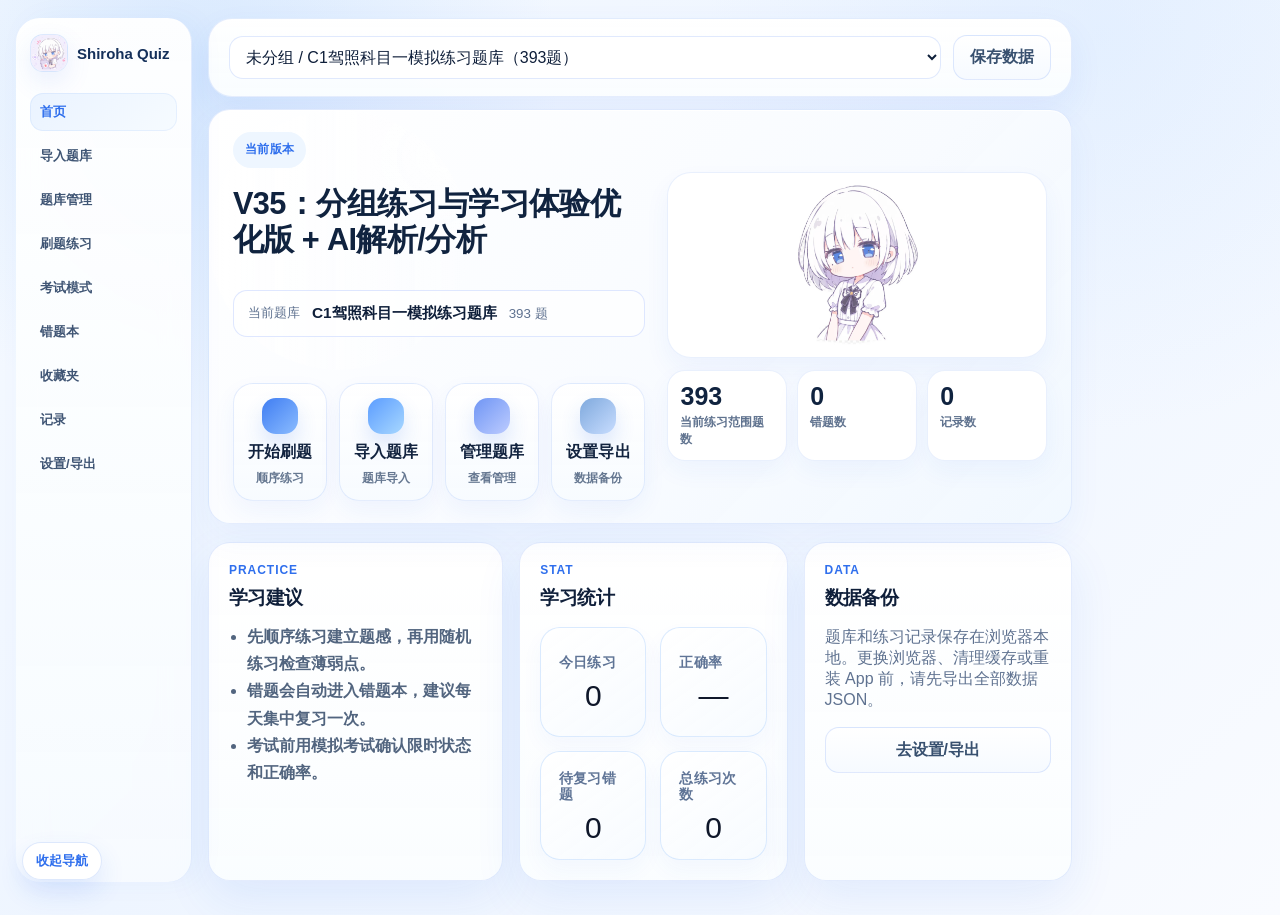
==== commit 17ece194: "feat(web): 添加 AI 解析/分析功能 + 导入解析文本控制 - 新增 AI Prompts 常量（核对/解析/单题分析，从 Android 版移植） - 新增 AI 客户端函数（OpenA" ====
--- a/apps/web/index.html
+++ b/apps/web/index.html
@@ -4,7 +4,7 @@
   <meta charset="UTF-8" />
   <meta name="viewport" content="width=device-width, initial-scale=1.0, viewport-fit=cover" />
   <meta name="theme-color" content="#F6F7FB" />
-  <title>Shiroha Quiz - V35：分组练习与学习体验优化版</title>
+  <title>Shiroha Quiz - V35：分组练习 + AI解析/分析</title>
   <link rel="icon" type="image/png" href="./app-icon.png" />
   <link rel="apple-touch-icon" href="./app-icon.png" />
   <link rel="preload" as="image" href="./media/peeking.webp" />
@@ -144,6 +144,7 @@
             <label>识别模式<select id="import-mode"><option value="auto">自动识别</option><option value="wenjuanxing">问卷星/考试星</option><option value="normal">普通题库</option><option value="json">JSON</option></select></label>
             <label>解析策略<select id="import-strategy"><option value="auto" selected>自动推荐</option><option value="standard">标准逐行解析</option><option value="volume">分卷分区三层解析</option><option value="compact">紧凑格式解析</option></select></label>
             <label>上传文件<input id="import-file" type="file" accept=".txt,.json,.csv,.xlsx,.docx,.doc,.pdf" /></label>
+            <label class="check-line-v23"><input id="import-keep-analysis" type="checkbox" checked /> 保留原文中的解析文本</label>
           </div>
           <textarea id="import-text" placeholder="把题库文本粘贴到这里，或上传 .docx / .xlsx / .csv / .txt / .json / 文字型 PDF 后导入。支持：A、选项(正确答案)、答案：D、答案：A/B/C、解析：……"></textarea>
           <div class="actions import-actions-v51"><button id="parse-import-btn" class="primary">开始识别</button><button id="confirm-import-btn" class="primary" disabled>确认导入</button><button id="clear-import-btn" class="ghost">清空</button><span class="import-actions-spacer-v51" aria-hidden="true"></span><button id="find-replace-import-btn" class="ghost import-find-replace-trigger-v51" type="button">查找替换</button></div>
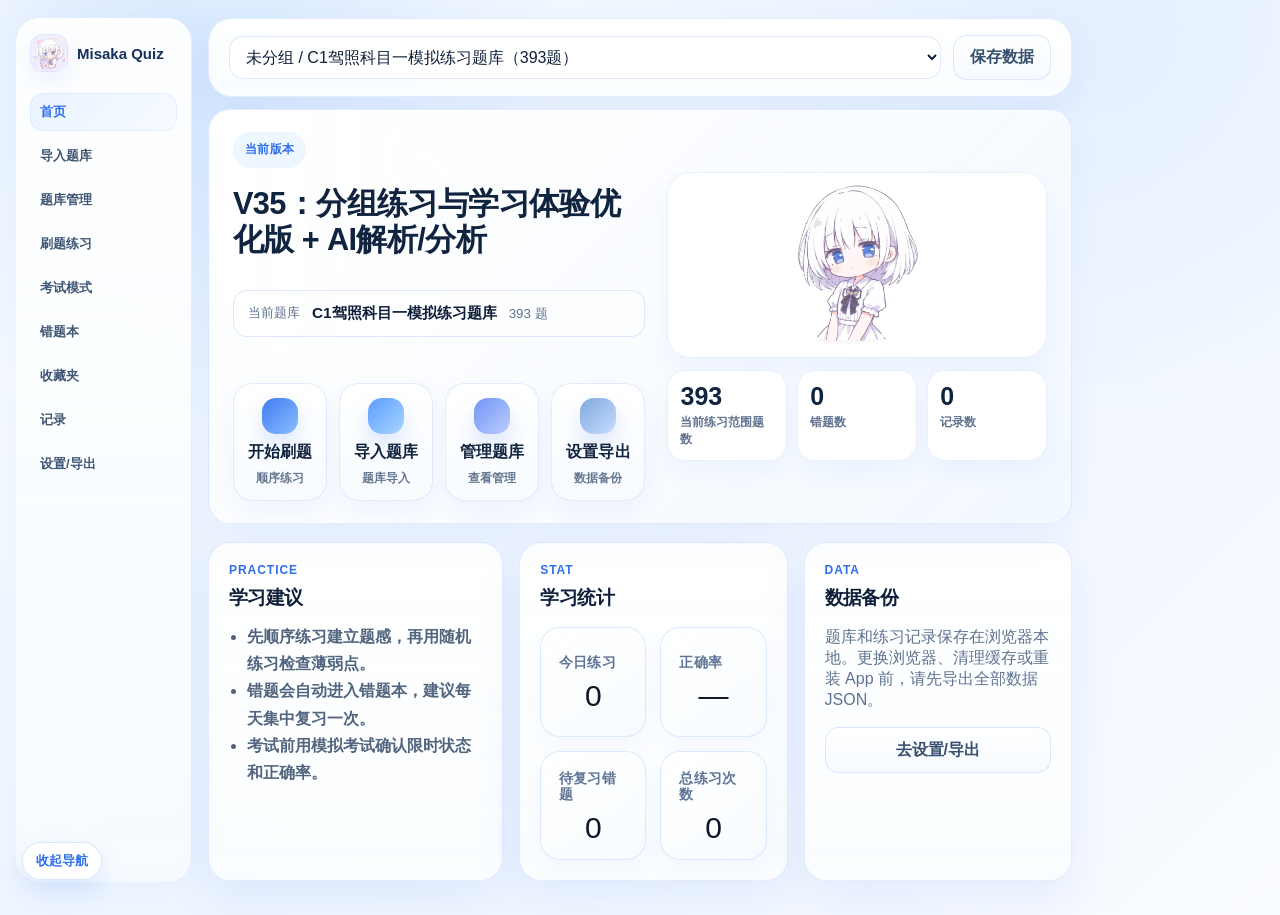
==== commit e0a1f591: "rename: Shiroha → Misaka（全项目品牌重命名） - 所有 UI 文本: Shiroha Quiz → Misaka Quiz - localStorage 键: shiroha_" ====
--- a/apps/web/index.html
+++ b/apps/web/index.html
@@ -4,7 +4,7 @@
   <meta charset="UTF-8" />
   <meta name="viewport" content="width=device-width, initial-scale=1.0, viewport-fit=cover" />
   <meta name="theme-color" content="#F6F7FB" />
-  <title>Shiroha Quiz - V35：分组练习 + AI解析/分析</title>
+  <title>Misaka Quiz - V35：分组练习 + AI解析/分析</title>
   <link rel="icon" type="image/png" href="./app-icon.png" />
   <link rel="apple-touch-icon" href="./app-icon.png" />
   <link rel="preload" as="image" href="./media/peeking.webp" />
@@ -16,7 +16,7 @@
   <div class="app-splash" aria-hidden="true">
     <div class="app-splash-card">
       <img class="app-splash-logo" src="./media/home_welcome_avatar.webp" alt="" />
-      <div class="app-splash-title">Shiroha Quiz</div>
+      <div class="app-splash-title">Misaka Quiz</div>
       <div class="app-splash-subtitle">轻量刷题 · 题库导入 · 错题复习</div>
       <div class="app-splash-dots"><span></span><span></span><span></span></div>
     </div>
@@ -26,7 +26,7 @@
     <aside class="side">
       <div class="brand">
         <img src="./app-icon.png" alt="图标" onerror="this.style.display='none'" />
-        <div><b>Shiroha Quiz</b><span>自导入题库 · 练习 · 考试</span></div>
+        <div><b>Misaka Quiz</b><span>自导入题库 · 练习 · 考试</span></div>
       </div>
       <button class="nav active" data-view="dashboard">首页</button>
       <button class="nav" data-view="import">导入题库</button>
@@ -42,7 +42,7 @@
     <main class="main">
       <header class="topbar">
         <div>
-          <p class="kicker">Shiroha Quiz</p>
+          <p class="kicker">Misaka Quiz</p>
           <h1 id="page-title">首页</h1>
         </div>
         <div class="top-actions">
@@ -74,7 +74,7 @@
           </div>
           <div class="dashboard-home-side">
             <div class="hero-visual-card dashboard-character-card">
-              <img class="hero-mascot hero-mascot-main" src="./media/splash_mascot.webp" alt="Shiroha Quiz 首页欢迎素材" />
+              <img class="hero-mascot hero-mascot-main" src="./media/splash_mascot.webp" alt="Misaka Quiz 首页欢迎素材" />
             </div>
             <div class="dashboard-stat-grid hero-stats-app">
               <div><b id="stat-total">0</b><span>当前练习范围题数</span></div>
@@ -166,7 +166,7 @@
 
         <details class="card import-help import-help-details"><summary>查看导入格式说明</summary>
           <h2>支持的题库格式</h2>
-          <p>支持 Word / TXT / PDF / JSON 等常见题库来源。普通文本题库会进入识别流程；从 Shiroha Quiz 导出的完整备份 JSON/ZIP、题库集合 JSON 或配置文件，请到“设置/导出”页使用“导入备份 JSON/ZIP”，不要当作普通题库文本解析。</p>
+          <p>支持 Word / TXT / PDF / JSON 等常见题库来源。普通文本题库会进入识别流程；从 Misaka Quiz 导出的完整备份 JSON/ZIP、题库集合 JSON 或配置文件，请到“设置/导出”页使用“导入备份 JSON/ZIP”，不要当作普通题库文本解析。</p>
           <div class="help-grid">
             <div><b>单选题</b><code>1. 下列说法正确的是？
 A. 选项一
@@ -177,7 +177,7 @@
 B. 多选题
 C. 判断题
 答案：AB</code></div>
-            <div><b>判断题</b><code>1. Shiroha Quiz 支持导入题库。
+            <div><b>判断题</b><code>1. Misaka Quiz 支持导入题库。
 答案：正确</code></div>
             <div><b>填空 / 简答</b><code>1. 请填写关键词：____。
 参考答案：题库导入</code></div>
--- a/apps/web/styles.css
+++ b/apps/web/styles.css
@@ -1884,7 +1884,7 @@
 
 
 
-/* SHIROHA_V28_1_BANK_MOBILE_LAYOUT_START
+/* MISAKA_V28_1_BANK_MOBILE_LAYOUT_START
    题库管理移动端结构优化：当前题库上方统一选择，卡片只展示信息，单题库操作收进更多菜单。 */
 .bank-manage-toolbar-v28{
   background:linear-gradient(135deg,rgba(255,255,255,.96),rgba(239,247,255,.92))!important;
@@ -2080,10 +2080,10 @@
     padding:8px 4px!important;
   }
 }
-/* SHIROHA_V28_1_BANK_MOBILE_LAYOUT_END */
-
-
-/* SHIROHA_V28_2_ASSET_REFRESH_START
+/* MISAKA_V28_1_BANK_MOBILE_LAYOUT_END */
+
+
+/* MISAKA_V28_2_ASSET_REFRESH_START
    首页与分页素材替换：统一蓝白云母亚克力风格，减少素材数量并提升融合度。 */
 .hero-card,.import-stage-panel,.page-art-strip,.asset-reference-details{
   position:relative;
@@ -2142,10 +2142,10 @@
     max-height:132px;
   }
 }
-/* SHIROHA_V28_2_ASSET_REFRESH_END */
-
-
-/* SHIROHA_V28_3_VISUAL_POLISH_START
+/* MISAKA_V28_2_ASSET_REFRESH_END */
+
+
+/* MISAKA_V28_3_VISUAL_POLISH_START
    视觉目标：蓝白统一、云母亚克力质感、素材融入卡片；导入备份区域独立，不夹在普通题库导入流程中。 */
 :root{
   --sq-blue:#2f6fed;
@@ -2324,10 +2324,10 @@
     max-height:126px!important;
   }
 }
-/* SHIROHA_V28_3_VISUAL_POLISH_END */
-
-
-/* SHIROHA_V28_3_1_IMPORT_BACKUP_POSITION_START
+/* MISAKA_V28_3_VISUAL_POLISH_END */
+
+
+/* MISAKA_V28_3_1_IMPORT_BACKUP_POSITION_START
    备份 JSON 导入保留在导入题库页底部，不再夹在普通题库导入、双文件导入和识别结果之间。 */
 .backup-restore-bottom-v2831{
   margin-top:28px!important;
@@ -2358,10 +2358,10 @@
     margin-top:22px!important;
   }
 }
-/* SHIROHA_V28_3_1_IMPORT_BACKUP_POSITION_END */
-
-
-/* SHIROHA_V28_3_3_IMPORT_ART_BG_FIX_START
+/* MISAKA_V28_3_1_IMPORT_BACKUP_POSITION_END */
+
+
+/* MISAKA_V28_3_3_IMPORT_ART_BG_FIX_START
    修复导入页素材右侧奇怪蓝色圆形背景，改为更干净的蓝白渐变，不干扰素材本身显示。 */
 .import-stage-panel{
   background:
@@ -2385,10 +2385,10 @@
       linear-gradient(180deg, rgba(255,255,255,.98) 0%, rgba(246,250,255,.98) 72%, rgba(239,246,255,.95) 100%) !important;
   }
 }
-/* SHIROHA_V28_3_3_IMPORT_ART_BG_FIX_END */
-
-
-/* SHIROHA_V28_3_4_SAFE_PAGE_FIX_START
+/* MISAKA_V28_3_3_IMPORT_ART_BG_FIX_END */
+
+
+/* MISAKA_V28_3_4_SAFE_PAGE_FIX_START
    安全修复：不再改写 index.html 的 section 结构，避免页面路由全部落到导入页。
    只通过样式修正导入页视觉和备份区域的呈现，不破坏页面切换。 */
 .view{display:none}
@@ -2426,10 +2426,10 @@
       linear-gradient(180deg, rgba(255,255,255,.98) 0%, rgba(246,250,255,.98) 72%, rgba(239,246,255,.95) 100%) !important;
   }
 }
-/* SHIROHA_V28_3_4_SAFE_PAGE_FIX_END */
-
-
-/* SHIROHA_V28_4_PRACTICE_ART_FIX_START
+/* MISAKA_V28_3_4_SAFE_PAGE_FIX_END */
+
+
+/* MISAKA_V28_4_PRACTICE_ART_FIX_START
    修复刷题练习页素材背后的奇怪蓝色圆形区域，并让素材更大、更靠中。 */
 .practice-art-strip{
   grid-template-columns:minmax(0,1fr) minmax(220px,360px) !important;
@@ -2478,10 +2478,10 @@
     max-height:160px !important;
   }
 }
-/* SHIROHA_V28_4_PRACTICE_ART_FIX_END */
-
-
-/* SHIROHA_V28_4_1_CARD_ART_FIX_START
+/* MISAKA_V28_4_PRACTICE_ART_FIX_END */
+
+
+/* MISAKA_V28_4_1_CARD_ART_FIX_START
    修复插画卡片本身的蓝色气泡干扰；图片尺寸改为克制显示，保证素材完整、不挤压卡片。 */
 
 /* 去掉插画卡片内部过重的圆形蓝色气泡，不再让背景块压到素材上。 */
@@ -2639,10 +2639,10 @@
   }
 }
 
-/* SHIROHA_V28_4_1_CARD_ART_FIX_END */
-
-
-/* SHIROHA_V28_4_2_ART_SIZE_TUNING_START
+/* MISAKA_V28_4_1_CARD_ART_FIX_END */
+
+
+/* MISAKA_V28_4_2_ART_SIZE_TUNING_START
    按页面微调插画在卡片里的尺寸与位置：
    - 题库管理：缩小约20%
    - 刷题练习：放大约20%，并移到更居中的位置
@@ -2747,10 +2747,10 @@
     max-height:102px !important;
   }
 }
-/* SHIROHA_V28_4_2_ART_SIZE_TUNING_END */
-
-
-/* SHIROHA_V28_4_4_ART_BALANCE_START
+/* MISAKA_V28_4_2_ART_SIZE_TUNING_END */
+
+
+/* MISAKA_V28_4_4_ART_BALANCE_START
    插画尺寸二次收敛：不再激进放大，保证素材在卡片里完整显示，并兼顾卡片高度。
    只调“图片在卡片中的显示尺寸和位置”，不替换素材。 */
 
@@ -2963,10 +2963,10 @@
     max-height:94px !important;
   }
 }
-/* SHIROHA_V28_4_4_ART_BALANCE_END */
-
-
-/* SHIROHA_V28_4_6_TITLE_AND_ART_BG_FIX_START
+/* MISAKA_V28_4_4_ART_BALANCE_END */
+
+
+/* MISAKA_V28_4_6_TITLE_AND_ART_BG_FIX_START
    修复页面双标题重复感：通过差异化内卡标题减弱重复；
    同时将分页插画区右侧背景统一为白色，不再使用淡蓝色块。 */
 .page-art-strip,
@@ -3001,10 +3001,10 @@
 .section-head .kicker + h2{
   letter-spacing:.01em;
 }
-/* SHIROHA_V28_4_6_TITLE_AND_ART_BG_FIX_END */
-
-
-/* SHIROHA_V28_4_7_REMOVE_OUTER_TITLE_START
+/* MISAKA_V28_4_6_TITLE_AND_ART_BG_FIX_END */
+
+
+/* MISAKA_V28_4_7_REMOVE_OUTER_TITLE_START
    直接移除顶部外层页面标题区域，仅保留右侧题库选择与保存数据操作。 */
 .topbar{
   justify-content:flex-end !important;
@@ -3022,10 +3022,10 @@
     padding-bottom:10px !important;
   }
 }
-/* SHIROHA_V28_4_7_REMOVE_OUTER_TITLE_END */
-
-
-/* SHIROHA_V28_4_8_APP_READABILITY_NAV_START
+/* MISAKA_V28_4_7_REMOVE_OUTER_TITLE_END */
+
+
+/* MISAKA_V28_4_8_APP_READABILITY_NAV_START
    App 成品界面修正：
    1) 隐藏开发阶段用于说明素材/布局的小字提示；
    2) 移动端表单不再横向溢出卡片；
@@ -3192,10 +3192,10 @@
     box-shadow:0 10px 24px rgba(47,111,237,.14), inset 0 1px 0 rgba(255,255,255,.82) !important;
   }
 }
-/* SHIROHA_V28_4_8_APP_READABILITY_NAV_END */
-
-
-/* SHIROHA_V28_4_11_MOBILE_PERF_START
+/* MISAKA_V28_4_8_APP_READABILITY_NAV_END */
+
+
+/* MISAKA_V28_4_11_MOBILE_PERF_START
    移动端性能优化：
    - 导航切换不再触发全量 renderAll；
    - 移动端禁用/弱化 blur、backdrop-filter、大阴影和过多动画；
@@ -3273,9 +3273,9 @@
     scroll-behavior:auto !important;
   }
 }
-/* SHIROHA_V28_4_11_MOBILE_PERF_END */
-
-/* SHIROHA_WEB_V28_1_DESKTOP_LAYOUT_REBALANCE_START
+/* MISAKA_V28_4_11_MOBILE_PERF_END */
+
+/* MISAKA_WEB_V28_1_DESKTOP_LAYOUT_REBALANCE_START
    目标：
    1) 桌面端核心内容不要铺得过宽；
    2) 顶部题库选择并入白色区域；
@@ -3396,9 +3396,9 @@
     padding:24px !important;
   }
 }
-/* SHIROHA_WEB_V28_1_DESKTOP_LAYOUT_REBALANCE_END */
-
-/* SHIROHA_WEB_V28_2_SIDEBAR_AND_FOCUS_POLISH_START
+/* MISAKA_WEB_V28_1_DESKTOP_LAYOUT_REBALANCE_END */
+
+/* MISAKA_WEB_V28_2_SIDEBAR_AND_FOCUS_POLISH_START
    左侧导航可收起；收起后主画面居中并保持左右留白；
    顶部题库条与核心内容等宽；考试模式也进入沉浸式；放大刷题收藏/退出按钮。 */
 @media (min-width:721px){
@@ -3619,10 +3619,10 @@
     flex:1 1 120px !important;
   }
 }
-/* SHIROHA_WEB_V28_2_SIDEBAR_AND_FOCUS_POLISH_END */
-
-
-/* SHIROHA_WEB_V28_4_SPLASH_AND_STABLE_CENTER_START
+/* MISAKA_WEB_V28_2_SIDEBAR_AND_FOCUS_POLISH_END */
+
+
+/* MISAKA_WEB_V28_4_SPLASH_AND_STABLE_CENTER_START
    同步 App 端开屏动画；桌面端导航收窄并与主体布局解耦，
    收起导航时不再改变中心内容宽度，避免画面跳动。 */
 .app-splash{
@@ -3708,16 +3708,16 @@
 
 @media (min-width:721px){
   :root{
-    --shiroha-side-width:220px;
-    --shiroha-content-width:1080px;
+    --misaka-side-width:220px;
+    --misaka-content-width:1080px;
   }
 
   .app{
-    grid-template-columns:var(--shiroha-side-width) minmax(0,1fr) !important;
+    grid-template-columns:var(--misaka-side-width) minmax(0,1fr) !important;
   }
 
   .side{
-    width:var(--shiroha-side-width) !important;
+    width:var(--misaka-side-width) !important;
     padding:18px 16px !important;
   }
 
@@ -3744,10 +3744,10 @@
 
   /* 收起时保留同等布局列宽，只隐藏导航本身，中心区不会位移或变宽。 */
   body.side-collapsed .app{
-    grid-template-columns:var(--shiroha-side-width) minmax(0,1fr) !important;
+    grid-template-columns:var(--misaka-side-width) minmax(0,1fr) !important;
   }
   body.side-collapsed .side{
-    width:var(--shiroha-side-width) !important;
+    width:var(--misaka-side-width) !important;
     transform:translateX(-112%) !important;
     opacity:0 !important;
     pointer-events:none !important;
@@ -3757,8 +3757,8 @@
   }
   body.side-collapsed .main > .topbar,
   body.side-collapsed .main > .view.active{
-    width:min(var(--shiroha-content-width), calc(100vw - 360px)) !important;
-    max-width:var(--shiroha-content-width) !important;
+    width:min(var(--misaka-content-width), calc(100vw - 360px)) !important;
+    max-width:var(--misaka-content-width) !important;
   }
 
   .sidebar-toggle{
@@ -3774,8 +3774,8 @@
 
   .main > .topbar,
   .main > .view.active{
-    width:min(var(--shiroha-content-width), calc(100vw - 360px)) !important;
-    max-width:var(--shiroha-content-width) !important;
+    width:min(var(--misaka-content-width), calc(100vw - 360px)) !important;
+    max-width:var(--misaka-content-width) !important;
     margin-left:auto !important;
     margin-right:auto !important;
   }
@@ -3829,17 +3829,17 @@
   .app-splash-logo,
   .app-splash-dots span{animation:none !important}
 }
-/* SHIROHA_WEB_V28_4_SPLASH_AND_STABLE_CENTER_END */
-
-/* SHIROHA_WEB_V28_5_CENTER_LOCK_START
+/* MISAKA_WEB_V28_4_SPLASH_AND_STABLE_CENTER_END */
+
+/* MISAKA_WEB_V28_5_CENTER_LOCK_START
    最后微调：桌面端主体区域以视口为基准居中；左侧导航改为固定浮层，
    因此收起/展开导航不会改变中心区域的位置和宽度。 */
 @media (min-width:1100px){
   :root{
-    --shiroha-side-width:188px;
-    --shiroha-side-left:20px;
-    --shiroha-content-width:1080px;
-    --shiroha-content-safe-gap:456px;
+    --misaka-side-width:188px;
+    --misaka-side-left:20px;
+    --misaka-content-width:1080px;
+    --misaka-content-safe-gap:456px;
   }
 
   .app{
@@ -3850,10 +3850,10 @@
 
   .side{
     position:fixed !important;
-    left:var(--shiroha-side-left) !important;
+    left:var(--misaka-side-left) !important;
     top:18px !important;
     bottom:18px !important;
-    width:var(--shiroha-side-width) !important;
+    width:var(--misaka-side-width) !important;
     height:auto !important;
     padding:16px 14px !important;
     border-radius:24px !important;
@@ -3896,8 +3896,8 @@
   .main > .view.active,
   body.side-collapsed .main > .topbar,
   body.side-collapsed .main > .view.active{
-    width:min(var(--shiroha-content-width), calc(100vw - var(--shiroha-content-safe-gap))) !important;
-    max-width:var(--shiroha-content-width) !important;
+    width:min(var(--misaka-content-width), calc(100vw - var(--misaka-content-safe-gap))) !important;
+    max-width:var(--misaka-content-width) !important;
     margin-left:auto !important;
     margin-right:auto !important;
   }
@@ -3908,7 +3908,7 @@
   }
 
   body.side-collapsed .side{
-    transform:translateX(calc(-1 * (var(--shiroha-side-width) + 52px))) !important;
+    transform:translateX(calc(-1 * (var(--misaka-side-width) + 52px))) !important;
     opacity:0 !important;
     pointer-events:none !important;
   }
@@ -3927,16 +3927,16 @@
 
 @media (min-width:1100px) and (max-width:1280px){
   :root{
-    --shiroha-side-width:176px;
-    --shiroha-side-left:16px;
-    --shiroha-content-safe-gap:416px;
+    --misaka-side-width:176px;
+    --misaka-side-left:16px;
+    --misaka-content-safe-gap:416px;
   }
   .brand span{display:none !important;}
   .nav{font-size:13px !important;padding:10px 10px !important;}
 }
-/* SHIROHA_WEB_V28_5_CENTER_LOCK_END */
-
-/* SHIROHA_V28_2_DUAL_LAYOUT_REFINEMENT_START
+/* MISAKA_WEB_V28_5_CENTER_LOCK_END */
+
+/* MISAKA_V28_2_DUAL_LAYOUT_REFINEMENT_START
    双端通用精修：稳定移动端页面位置、收紧底部导航、统一角色素材落点。 */
 @media(max-width:720px){
   html,
@@ -4315,10 +4315,10 @@
     max-width:106px !important;
   }
 }
-/* SHIROHA_V28_2_DUAL_LAYOUT_REFINEMENT_END */
-
-
-/* SHIROHA_WEB_V28_3_HOME_DASHBOARD_REFLOW_START
+/* MISAKA_V28_2_DUAL_LAYOUT_REFINEMENT_END */
+
+
+/* MISAKA_WEB_V28_3_HOME_DASHBOARD_REFLOW_START
    Web 首页专属：解决首页主卡片大面积空白，换用压缩后的原始挥手素材，并按桌面端仪表盘重新排布。 */
 #dashboard .dashboard-home-hero{
   display:grid !important;
@@ -4528,10 +4528,10 @@
   #dashboard .dashboard-character-card{min-height:190px !important;}
   #dashboard .dashboard-character-card .hero-mascot-main{max-height:190px !important;}
 }
-/* SHIROHA_WEB_V28_3_HOME_DASHBOARD_REFLOW_END */
-
-
-/* SHIROHA_WEB_V28_4_QUICK_CARD_IMAGE_FIT_START
+/* MISAKA_WEB_V28_3_HOME_DASHBOARD_REFLOW_END */
+
+
+/* MISAKA_WEB_V28_4_QUICK_CARD_IMAGE_FIT_START
    Web 首页小修：快捷卡配色收敛到蓝白体系，并缩小角色素材，优先完整显示。 */
 #dashboard .dashboard-action-card{
   min-height:118px !important;
@@ -4655,9 +4655,9 @@
     transform:none !important;
   }
 }
-/* SHIROHA_WEB_V28_4_QUICK_CARD_IMAGE_FIT_END */
-
-/* SHIROHA_WEB_V28_5_ART_WHITE_CARD_FILL_START
+/* MISAKA_WEB_V28_4_QUICK_CARD_IMAGE_FIT_END */
+
+/* MISAKA_WEB_V28_5_ART_WHITE_CARD_FILL_START
    Web 版图片卡片白底修复：透明素材不再透出页面蓝底，所有带图卡片底层统一填充白色。 */
 #dashboard .dashboard-character-card,
 .hero-visual-card,
@@ -4719,13 +4719,13 @@
   background:transparent !important;
   mix-blend-mode:normal !important;
 }
-/* SHIROHA_WEB_V28_5_ART_WHITE_CARD_FILL_END */
-
-
-
-
-
-/* SHIROHA_WEB_V28_7_HOME_BALANCE_AND_PEEKING_REFINEMENT_START
+/* MISAKA_WEB_V28_5_ART_WHITE_CARD_FILL_END */
+
+
+
+
+
+/* MISAKA_WEB_V28_7_HOME_BALANCE_AND_PEEKING_REFINEMENT_START
    Web 首页再平衡：左上版本标签上提、首屏左右区尽量等高；右下角 peeking 素材去卡片化并增加小隐藏按钮。 */
 #dashboard .dashboard-home-hero{
   grid-template-columns:minmax(0,1.22fr) minmax(332px,.78fr) !important;
@@ -4829,9 +4829,9 @@
 @media (max-width: 1320px){
   .web-peeking-wrap{display:none;}
 }
-/* SHIROHA_WEB_V28_7_HOME_BALANCE_AND_PEEKING_REFINEMENT_END */
-
-/* SHIROHA_WEB_V28_8_HOME_SPACE_AND_TOGGLE_TUNE_START
+/* MISAKA_WEB_V28_7_HOME_BALANCE_AND_PEEKING_REFINEMENT_END */
+
+/* MISAKA_WEB_V28_8_HOME_SPACE_AND_TOGGLE_TUNE_START
    Web 首页二次微调：缩小右侧图片区域，取消左侧下段被 auto 撑开的空白；隐藏按钮右移并降低存在感。 */
 #dashboard .dashboard-home-hero{
   min-height:338px !important;
@@ -4920,10 +4920,10 @@
     min-height:0 !important;
   }
 }
-/* SHIROHA_WEB_V28_8_HOME_SPACE_AND_TOGGLE_TUNE_END */
-
-
-/* SHIROHA_WEB_V29_2_FORM_ACTIONS_AND_HOME_TUNE_START */
+/* MISAKA_WEB_V28_8_HOME_SPACE_AND_TOGGLE_TUNE_END */
+
+
+/* MISAKA_WEB_V29_2_FORM_ACTIONS_AND_HOME_TUNE_START */
 #practice .web-settings-action-cell,
 #exam .web-settings-action-cell{
   display:flex;
@@ -5003,10 +5003,10 @@
     min-width:0;
   }
 }
-/* SHIROHA_WEB_V29_2_FORM_ACTIONS_AND_HOME_TUNE_END */
-
-
-/* SHIROHA_WEB_V29_3_HOME_BALANCE_REFINE_START
+/* MISAKA_WEB_V29_2_FORM_ACTIONS_AND_HOME_TUNE_END */
+
+
+/* MISAKA_WEB_V29_3_HOME_BALANCE_REFINE_START
    Web 首页精修：
    - 删除左侧底部三个说明性 mini metric 后，重新平衡左右区域；
    - 版本提示与快捷卡片之间拉开一点；
@@ -5096,10 +5096,10 @@
     grid-template-columns:1fr !important;
   }
 }
-/* SHIROHA_WEB_V29_3_HOME_BALANCE_REFINE_END */
-
-
-/* SHIROHA_WEB_V29_6_DOCX_IMAGE_IMPORT_FIX_START
+/* MISAKA_WEB_V29_3_HOME_BALANCE_REFINE_END */
+
+
+/* MISAKA_WEB_V29_6_DOCX_IMAGE_IMPORT_FIX_START
    DOCX 图片题导入显示：支持从 Word 中提取 png/jpeg/gif/webp/bmp/svg 图片并在题干中渲染。 */
 .question-media{
   margin:12px 0 10px;
@@ -5122,10 +5122,10 @@
   .question-media{margin:10px 0;padding:8px;border-radius:16px;}
   .question-image{max-height:360px;}
 }
-/* SHIROHA_WEB_V29_6_DOCX_IMAGE_IMPORT_FIX_END */
-
-
-/* SHIROHA_WEB_V29_7_DOCX_IMAGE_EXAM_VERIFIED_START
+/* MISAKA_WEB_V29_6_DOCX_IMAGE_IMPORT_FIX_END */
+
+
+/* MISAKA_WEB_V29_7_DOCX_IMAGE_EXAM_VERIFIED_START
    DOCX 图片题显示优化：导入阶段会压缩大图，这里限制展示尺寸，避免图形题/资料图撑开页面。 */
 .question-media{
   margin:14px 0;
@@ -5152,13 +5152,13 @@
   .question-media{padding:8px;border-radius:14px;margin:12px 0;}
   .question-image{max-height:360px;}
 }
-/* SHIROHA_WEB_V29_7_DOCX_IMAGE_EXAM_VERIFIED_END */
-
-
-/* SHIROHA_WEB_V29_8_IMPORT_REVIEW_ANALYSIS_AND_LONG_STEM_FIX
+/* MISAKA_WEB_V29_7_DOCX_IMAGE_EXAM_VERIFIED_END */
+
+
+/* MISAKA_WEB_V29_8_IMPORT_REVIEW_ANALYSIS_AND_LONG_STEM_FIX
    逻辑改动在 app.js；这里保留版本标记，便于确认样式包版本。 */
 
-/* SHIROHA_WEB_V30_PRACTICE_EXAM_CARDS_START
+/* MISAKA_WEB_V30_PRACTICE_EXAM_CARDS_START
    练习沉浸统计卡 + 考试沉浸答题卡。保持轻量蓝白卡片，避免移动端重阴影/重动画。 */
 .practice-stat-card-v30,
 .exam-answer-card-v30{
@@ -5280,9 +5280,9 @@
     padding:0;
   }
 }
-/* SHIROHA_WEB_V30_PRACTICE_EXAM_CARDS_END */
-
-/* SHIROHA_WEB_V31_IMMERSIVE_RIGHT_RAIL_START
+/* MISAKA_WEB_V30_PRACTICE_EXAM_CARDS_END */
+
+/* MISAKA_WEB_V31_IMMERSIVE_RIGHT_RAIL_START
    沉浸答题布局重构：正文留在左侧，统计/答题卡固定在右侧轻量侧栏。 */
 body.practice-focus #practice-card,
 body.exam-focus #exam-card{
@@ -5500,9 +5500,9 @@
     overflow:auto !important;
   }
 }
-/* SHIROHA_WEB_V31_IMMERSIVE_RIGHT_RAIL_END */
-
-/* SHIROHA_WEB_V32_RIGHT_EDGE_AND_BANK_DELETE_FIX_START
+/* MISAKA_WEB_V31_IMMERSIVE_RIGHT_RAIL_END */
+
+/* MISAKA_WEB_V32_RIGHT_EDGE_AND_BANK_DELETE_FIX_START
    练习：右侧只保留轻量统计卡，答题卡回到题目下方；考试答题卡贴右侧边缘；题库管理增加显式删除。 */
 .bank-delete-quick-v32{
   flex:0 0 auto !important;
@@ -5615,9 +5615,9 @@
     box-shadow:none !important;
   }
 }
-/* SHIROHA_WEB_V32_RIGHT_EDGE_AND_BANK_DELETE_FIX_END */
-
-/* SHIROHA_WEB_V33_RESTORE_FOCUS_AND_EDGE_CARDS_START
+/* MISAKA_WEB_V32_RIGHT_EDGE_AND_BANK_DELETE_FIX_END */
+
+/* MISAKA_WEB_V33_RESTORE_FOCUS_AND_EDGE_CARDS_START
    恢复沉浸练习/考试主体的居中答题纸；右侧辅助卡片独立贴边，不再重排正文。 */
 .bank-card-actions-v33{
   justify-self:end !important;
@@ -5857,9 +5857,9 @@
     flex:0 0 36px !important;
   }
 }
-/* SHIROHA_WEB_V33_RESTORE_FOCUS_AND_EDGE_CARDS_END */
-
-/* SHIROHA_WEB_V34_PANEL_ALIGNMENT_AND_HIDE_START
+/* MISAKA_WEB_V33_RESTORE_FOCUS_AND_EDGE_CARDS_END */
+
+/* MISAKA_WEB_V34_PANEL_ALIGNMENT_AND_HIDE_START
    右侧辅助面板与沉浸答题纸顶部对齐；面板可低调隐藏；题库卡片右侧操作保持并排。 */
 .bank-card-actions-v33{
   display:flex !important;
@@ -6019,10 +6019,10 @@
     min-height:34px !important;
   }
 }
-/* SHIROHA_WEB_V34_PANEL_ALIGNMENT_AND_HIDE_END */
-
-
-/* SHIROHA_WEB_V35_PANEL_MINI_AND_ALIGNMENT_FIX_START
+/* MISAKA_WEB_V34_PANEL_ALIGNMENT_AND_HIDE_END */
+
+
+/* MISAKA_WEB_V35_PANEL_MINI_AND_ALIGNMENT_FIX_START
    只修正三处：隐藏态小按钮尺寸、练习/考试右侧面板对齐、题库卡片右侧操作并排。 */
 .bank-item-compact-v28{
   grid-template-columns:auto minmax(0,1fr) max-content !important;
@@ -6189,9 +6189,9 @@
     max-height:34px !important;
   }
 }
-/* SHIROHA_WEB_V35_PANEL_MINI_AND_ALIGNMENT_FIX_END */
-
-/* SHIROHA_WEB_V36_HOME_STATS_AND_PRACTICE_RAIL_FIX_START
+/* MISAKA_WEB_V35_PANEL_MINI_AND_ALIGNMENT_FIX_END */
+
+/* MISAKA_WEB_V36_HOME_STATS_AND_PRACTICE_RAIL_FIX_START
    首页学习统计改为卡片式；右侧统计/答题卡 top 由 JS 用实际主卡片位置校准。 */
 #dashboard .dashboard-stats-row{
   display:grid !important;
@@ -6265,10 +6265,10 @@
     top:var(--unused-focus-rail-top-v36,18px) !important;
   }
 }
-/* SHIROHA_WEB_V36_HOME_STATS_AND_PRACTICE_RAIL_FIX_END */
-
-
-/* SHIROHA_WEB_V37_RECORDS_AND_EXAM_CARD_COMPACT_FIX_START
+/* MISAKA_WEB_V36_HOME_STATS_AND_PRACTICE_RAIL_FIX_END */
+
+
+/* MISAKA_WEB_V37_RECORDS_AND_EXAM_CARD_COMPACT_FIX_START
    考试右侧答题卡进一步压缩并限制高度；练习退出直接回设置区；记录导航统一承载练习/考试记录。 */
 @media(min-width:1280px){
   body.exam-focus #exam-card.card{
@@ -6373,9 +6373,9 @@
     overflow:auto !important;
   }
 }
-/* SHIROHA_WEB_V37_RECORDS_AND_EXAM_CARD_COMPACT_FIX_END */
-
-/* SHIROHA_WEB_V38_EXAM_MINI_AND_HOME_STATS_SOFTEN_START
+/* MISAKA_WEB_V37_RECORDS_AND_EXAM_CARD_COMPACT_FIX_END */
+
+/* MISAKA_WEB_V38_EXAM_MINI_AND_HOME_STATS_SOFTEN_START
    修正考试答题卡隐藏态文字被裁切；弱化首页学习统计卡片的重色与蓝色横杠。 */
 @media(min-width:1280px){
   body.exam-rail-collapsed-v34 #exam-card > .exam-side-v31{
@@ -6463,9 +6463,9 @@
     font-size:12px !important;
   }
 }
-/* SHIROHA_WEB_V38_EXAM_MINI_AND_HOME_STATS_SOFTEN_END */
-
-/* SHIROHA_WEB_V40_COLLAPSED_BUTTON_AND_HOME_NUMBER_TONE_FIX_START
+/* MISAKA_WEB_V38_EXAM_MINI_AND_HOME_STATS_SOFTEN_END */
+
+/* MISAKA_WEB_V40_COLLAPSED_BUTTON_AND_HOME_NUMBER_TONE_FIX_START
    修正右侧栏隐藏态：只显示独立小按钮，不保留卡片外壳；首页学习统计只调整数字色彩，保留卡片材质。 */
 @media(min-width:1280px){
   body.practice-focus.practice-rail-collapsed-v34 #practice-card > .practice-side-v31,
@@ -6602,9 +6602,9 @@
   text-shadow:0 1px 0 rgba(255,255,255,.98),0 0 10px rgba(147,197,253,.16) !important;
   font-weight:800 !important;
 }
-/* SHIROHA_WEB_V40_COLLAPSED_BUTTON_AND_HOME_NUMBER_TONE_FIX_END */
-
-/* SHIROHA_WEB_V41_HOME_VERSION_AND_STAT_REBUILD_START
+/* MISAKA_WEB_V40_COLLAPSED_BUTTON_AND_HOME_NUMBER_TONE_FIX_END */
+
+/* MISAKA_WEB_V41_HOME_VERSION_AND_STAT_REBUILD_START
    首页版本文案更新；学习统计卡片整体重做为蓝白云母/亚克力质感，数字仅用浅蓝白色。 */
 #dashboard .dashboard-panel:has(.learning-stats-v41){
   min-height:260px !important;
@@ -6745,10 +6745,10 @@
     text-align:left !important;
   }
 }
-/* SHIROHA_WEB_V41_HOME_VERSION_AND_STAT_REBUILD_END */
-
-
-/* SHIROHA_WEB_V42_HOME_STAT_SIMPLE_2X2_START
+/* MISAKA_WEB_V41_HOME_VERSION_AND_STAT_REBUILD_END */
+
+
+/* MISAKA_WEB_V42_HOME_STAT_SIMPLE_2X2_START
    首页学习统计回到 2×2；数字使用黑色，整体保持干净蓝白卡片，不做特殊透明效果。 */
 #dashboard .dashboard-panel:has(.learning-stats-v42){
   min-height:260px !important;
@@ -6818,9 +6818,9 @@
     font-size:25px !important;
   }
 }
-/* SHIROHA_WEB_V42_HOME_STAT_SIMPLE_2X2_END */
-
-/* SHIROHA_WEB_V43_HOME_STAT_NUMBER_CENTER_START
+/* MISAKA_WEB_V42_HOME_STAT_SIMPLE_2X2_END */
+
+/* MISAKA_WEB_V43_HOME_STAT_NUMBER_CENTER_START
    首页学习统计：数字居中，取消加粗；保持 v42 的 2×2 卡片布局。 */
 #dashboard .learning-stat-tile-v42 b{
   width:100% !important;
@@ -6829,19 +6829,19 @@
   font-weight:400 !important;
   letter-spacing:0 !important;
 }
-/* SHIROHA_WEB_V43_HOME_STAT_NUMBER_CENTER_END */
-
-/* SHIROHA_WEB_V45_FOCUS_NAV_AND_BANK_EDITOR_START
+/* MISAKA_WEB_V43_HOME_STAT_NUMBER_CENTER_END */
+
+/* MISAKA_WEB_V45_FOCUS_NAV_AND_BANK_EDITOR_START
    修复沉浸页展开导航无效；题库操作改为右侧上下对齐；增加题库二次编辑提示条。 */
 @media (min-width:721px){
   body.practice-focus:not(.side-collapsed) .side,
   body.exam-focus:not(.side-collapsed) .side{
     display:block !important;
     position:fixed !important;
-    left:var(--shiroha-side-left,20px) !important;
+    left:var(--misaka-side-left,20px) !important;
     top:18px !important;
     bottom:18px !important;
-    width:var(--shiroha-side-width,188px) !important;
+    width:var(--misaka-side-width,188px) !important;
     height:auto !important;
     transform:none !important;
     opacity:1 !important;
@@ -6963,7 +6963,7 @@
     flex-wrap:wrap !important;
   }
 }
-/* SHIROHA_WEB_V45_FOCUS_NAV_AND_BANK_EDITOR_END */
+/* MISAKA_WEB_V45_FOCUS_NAV_AND_BANK_EDITOR_END */
 
 /* v51: import text find / replace */
 .import-actions-v51{
@@ -7085,7 +7085,7 @@
   }
 }
 
-/* SHIROHA_WEB_V58_8_BANK_ACTION_NOWRAP_FIX_START */
+/* MISAKA_WEB_V58_8_BANK_ACTION_NOWRAP_FIX_START */
 .bank-card-actions-v33{
   width:86px !important;
   min-width:86px !important;
@@ -7099,9 +7099,9 @@
   line-height:1 !important;
   font-size:12px !important;
 }
-/* SHIROHA_WEB_V58_8_BANK_ACTION_NOWRAP_FIX_END */
-
-/* SHIROHA_WEB_V58_9_BANK_ACTION_AND_IMAGE_OPTION_FIX_START */
+/* MISAKA_WEB_V58_8_BANK_ACTION_NOWRAP_FIX_END */
+
+/* MISAKA_WEB_V58_9_BANK_ACTION_AND_IMAGE_OPTION_FIX_START */
 .bank-card-actions-v33{
   width:92px !important;
   min-width:92px !important;
@@ -7136,9 +7136,9 @@
   min-width:auto;
   font-size:18px;
 }
-/* SHIROHA_WEB_V58_9_BANK_ACTION_AND_IMAGE_OPTION_FIX_END */
-
-/* SHIROHA_WEB_V58_9_5_LIMIT_CONTROL_START
+/* MISAKA_WEB_V58_9_BANK_ACTION_AND_IMAGE_OPTION_FIX_END */
+
+/* MISAKA_WEB_V58_9_5_LIMIT_CONTROL_START
    练习页与错题页题量控制：自定义输入与固定题量保持在同一行，延续卡片内轻量表单布局。 */
 .limit-field-v60{
   min-width:0 !important;
@@ -7184,10 +7184,10 @@
     grid-template-columns:minmax(0,1fr) 88px !important;
   }
 }
-/* SHIROHA_WEB_V58_9_5_LIMIT_CONTROL_END */
-
-
-/* SHIROHA_WEB_V58_9_6_FAVORITES_HOTKEY_RAIL_START */
+/* MISAKA_WEB_V58_9_5_LIMIT_CONTROL_END */
+
+
+/* MISAKA_WEB_V58_9_6_FAVORITES_HOTKEY_RAIL_START */
 .favorites-card-v596{overflow:hidden;}
 .favorites-hero-v596{
   display:grid;
@@ -7276,9 +7276,9 @@
   .favorite-item-v596{grid-template-columns:1fr;align-items:stretch;}
   .favorite-actions-v596{justify-content:flex-start;}
 }
-/* SHIROHA_WEB_V58_9_6_FAVORITES_HOTKEY_RAIL_END */
-
-/* SHIROHA_WEB_V58_9_6_1_PRACTICE_STATS_TOGGLE_TRANSPARENT_FIX_START
+/* MISAKA_WEB_V58_9_6_FAVORITES_HOTKEY_RAIL_END */
+
+/* MISAKA_WEB_V58_9_6_1_PRACTICE_STATS_TOGGLE_TRANSPARENT_FIX_START
    刷题统计收起按钮对齐右下角人物“显示/隐藏”胶囊：半透明、弱边框、无重阴影。 */
 body.practice-focus.practice-rail-collapsed-v34 #practice-card > .practice-side-v31 #practice-stat-card-v30 > .rail-show-btn-v34{
   width:auto !important;
@@ -7311,7 +7311,7 @@
   color:#5676ac !important;
   box-shadow:none !important;
 }
-/* SHIROHA_WEB_V58_9_6_1_PRACTICE_STATS_TOGGLE_TRANSPARENT_FIX_END */
+/* MISAKA_WEB_V58_9_6_1_PRACTICE_STATS_TOGGLE_TRANSPARENT_FIX_END */
 
 /* v58.9.8.1: import preview toolbar alignment */
 .import-preview-head-v5981{
@@ -7404,7 +7404,7 @@
 }
 
 
-/* SHIROHA_WEB_V89_16_GROUP_PRACTICE_SCOPE */
+/* MISAKA_WEB_V89_16_GROUP_PRACTICE_SCOPE */
 .practice-scope-summary-v8916,
 .bank-scope-status-v8916{
   display:flex;
@@ -7440,7 +7440,7 @@
 .record-source-v8916{display:block;margin-top:4px;color:var(--muted);font-size:.76rem;font-weight:500;}
 
 
-/* SHIROHA_WEB_V58_9_14_MULTI_BLANK_SYNC_START */
+/* MISAKA_WEB_V58_9_14_MULTI_BLANK_SYNC_START */
 #edit-answer-single-wrap-v58914.hidden,
 #edit-multi-blank-wrap-v58914.hidden,
 #edit-enable-multi-blank-btn-v58914.hidden{display:none!important}
@@ -7465,9 +7465,9 @@
   .multi-blank-editor-head-v58914,.multi-blank-edit-head-v58914{align-items:stretch;flex-direction:column}
   .multi-blank-comparison-row-v58914{grid-template-columns:1fr;gap:4px}
 }
-/* SHIROHA_WEB_V58_9_14_MULTI_BLANK_SYNC_END */
-
-/* SHIROHA_WEB_V58_9_16_PRACTICE_PROGRESS_START
+/* MISAKA_WEB_V58_9_14_MULTI_BLANK_SYNC_END */
+
+/* MISAKA_WEB_V58_9_16_PRACTICE_PROGRESS_START
    练习起点与自选题号复用现有第二行，不新增独立配置区。 */
 .practice-start-field-v58916,
 .practice-range-field-v58916{
@@ -7491,4 +7491,4 @@
     font-size:14px !important;
   }
 }
-/* SHIROHA_WEB_V58_9_16_PRACTICE_PROGRESS_END */
+/* MISAKA_WEB_V58_9_16_PRACTICE_PROGRESS_END */
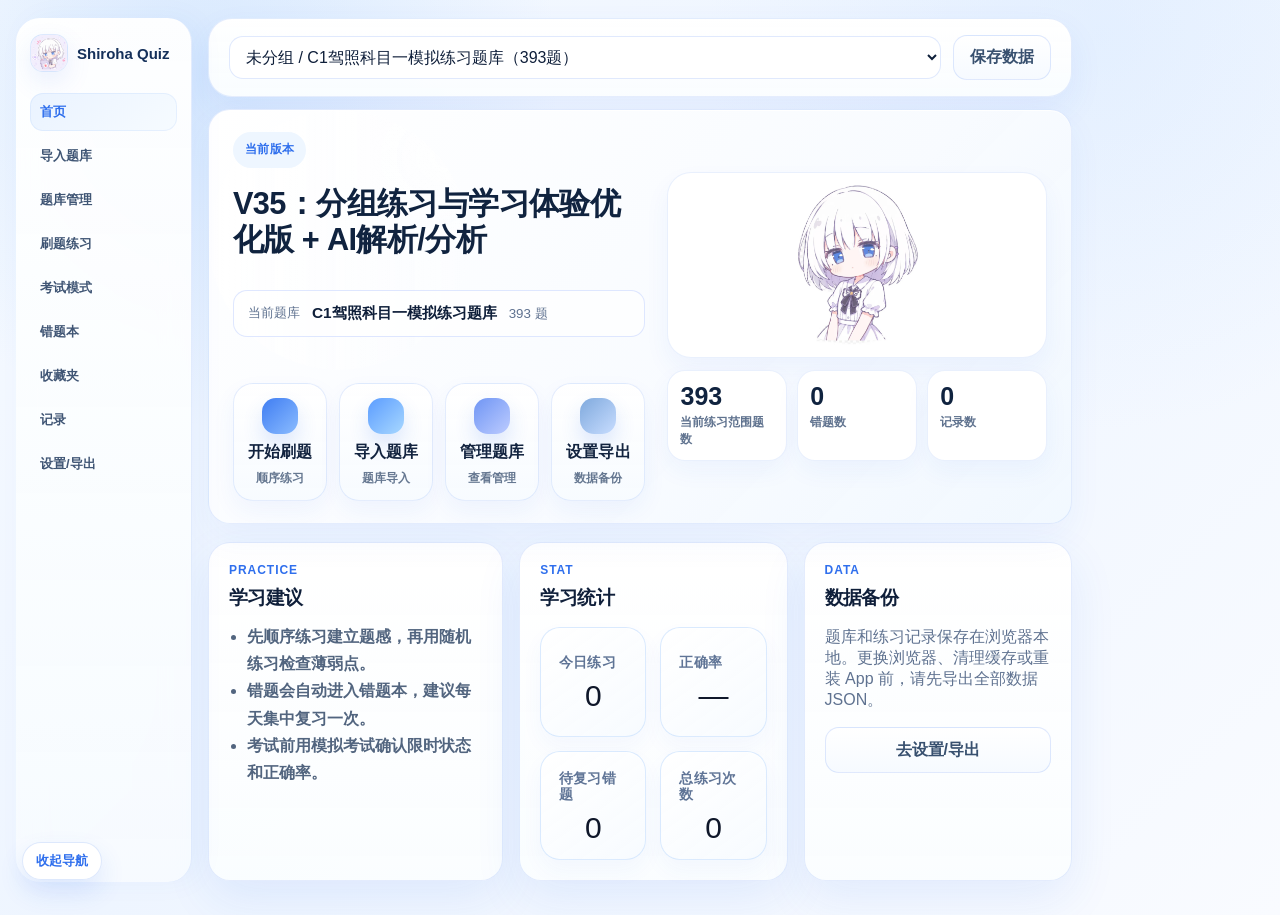
==== commit d504dfbd: "Revert "rename: Shiroha → Misaka（全项目品牌重命名）" This reverts commit e0a1f5914360fcce38e0ddb53b020860e71d" ====
--- a/apps/web/index.html
+++ b/apps/web/index.html
@@ -4,7 +4,7 @@
   <meta charset="UTF-8" />
   <meta name="viewport" content="width=device-width, initial-scale=1.0, viewport-fit=cover" />
   <meta name="theme-color" content="#F6F7FB" />
-  <title>Misaka Quiz - V35：分组练习 + AI解析/分析</title>
+  <title>Shiroha Quiz - V35：分组练习 + AI解析/分析</title>
   <link rel="icon" type="image/png" href="./app-icon.png" />
   <link rel="apple-touch-icon" href="./app-icon.png" />
   <link rel="preload" as="image" href="./media/peeking.webp" />
@@ -16,7 +16,7 @@
   <div class="app-splash" aria-hidden="true">
     <div class="app-splash-card">
       <img class="app-splash-logo" src="./media/home_welcome_avatar.webp" alt="" />
-      <div class="app-splash-title">Misaka Quiz</div>
+      <div class="app-splash-title">Shiroha Quiz</div>
       <div class="app-splash-subtitle">轻量刷题 · 题库导入 · 错题复习</div>
       <div class="app-splash-dots"><span></span><span></span><span></span></div>
     </div>
@@ -26,7 +26,7 @@
     <aside class="side">
       <div class="brand">
         <img src="./app-icon.png" alt="图标" onerror="this.style.display='none'" />
-        <div><b>Misaka Quiz</b><span>自导入题库 · 练习 · 考试</span></div>
+        <div><b>Shiroha Quiz</b><span>自导入题库 · 练习 · 考试</span></div>
       </div>
       <button class="nav active" data-view="dashboard">首页</button>
       <button class="nav" data-view="import">导入题库</button>
@@ -42,7 +42,7 @@
     <main class="main">
       <header class="topbar">
         <div>
-          <p class="kicker">Misaka Quiz</p>
+          <p class="kicker">Shiroha Quiz</p>
           <h1 id="page-title">首页</h1>
         </div>
         <div class="top-actions">
@@ -74,7 +74,7 @@
           </div>
           <div class="dashboard-home-side">
             <div class="hero-visual-card dashboard-character-card">
-              <img class="hero-mascot hero-mascot-main" src="./media/splash_mascot.webp" alt="Misaka Quiz 首页欢迎素材" />
+              <img class="hero-mascot hero-mascot-main" src="./media/splash_mascot.webp" alt="Shiroha Quiz 首页欢迎素材" />
             </div>
             <div class="dashboard-stat-grid hero-stats-app">
               <div><b id="stat-total">0</b><span>当前练习范围题数</span></div>
@@ -166,7 +166,7 @@
 
         <details class="card import-help import-help-details"><summary>查看导入格式说明</summary>
           <h2>支持的题库格式</h2>
-          <p>支持 Word / TXT / PDF / JSON 等常见题库来源。普通文本题库会进入识别流程；从 Misaka Quiz 导出的完整备份 JSON/ZIP、题库集合 JSON 或配置文件，请到“设置/导出”页使用“导入备份 JSON/ZIP”，不要当作普通题库文本解析。</p>
+          <p>支持 Word / TXT / PDF / JSON 等常见题库来源。普通文本题库会进入识别流程；从 Shiroha Quiz 导出的完整备份 JSON/ZIP、题库集合 JSON 或配置文件，请到“设置/导出”页使用“导入备份 JSON/ZIP”，不要当作普通题库文本解析。</p>
           <div class="help-grid">
             <div><b>单选题</b><code>1. 下列说法正确的是？
 A. 选项一
@@ -177,7 +177,7 @@
 B. 多选题
 C. 判断题
 答案：AB</code></div>
-            <div><b>判断题</b><code>1. Misaka Quiz 支持导入题库。
+            <div><b>判断题</b><code>1. Shiroha Quiz 支持导入题库。
 答案：正确</code></div>
             <div><b>填空 / 简答</b><code>1. 请填写关键词：____。
 参考答案：题库导入</code></div>
--- a/apps/web/styles.css
+++ b/apps/web/styles.css
@@ -1884,7 +1884,7 @@
 
 
 
-/* MISAKA_V28_1_BANK_MOBILE_LAYOUT_START
+/* SHIROHA_V28_1_BANK_MOBILE_LAYOUT_START
    题库管理移动端结构优化：当前题库上方统一选择，卡片只展示信息，单题库操作收进更多菜单。 */
 .bank-manage-toolbar-v28{
   background:linear-gradient(135deg,rgba(255,255,255,.96),rgba(239,247,255,.92))!important;
@@ -2080,10 +2080,10 @@
     padding:8px 4px!important;
   }
 }
-/* MISAKA_V28_1_BANK_MOBILE_LAYOUT_END */
-
-
-/* MISAKA_V28_2_ASSET_REFRESH_START
+/* SHIROHA_V28_1_BANK_MOBILE_LAYOUT_END */
+
+
+/* SHIROHA_V28_2_ASSET_REFRESH_START
    首页与分页素材替换：统一蓝白云母亚克力风格，减少素材数量并提升融合度。 */
 .hero-card,.import-stage-panel,.page-art-strip,.asset-reference-details{
   position:relative;
@@ -2142,10 +2142,10 @@
     max-height:132px;
   }
 }
-/* MISAKA_V28_2_ASSET_REFRESH_END */
-
-
-/* MISAKA_V28_3_VISUAL_POLISH_START
+/* SHIROHA_V28_2_ASSET_REFRESH_END */
+
+
+/* SHIROHA_V28_3_VISUAL_POLISH_START
    视觉目标：蓝白统一、云母亚克力质感、素材融入卡片；导入备份区域独立，不夹在普通题库导入流程中。 */
 :root{
   --sq-blue:#2f6fed;
@@ -2324,10 +2324,10 @@
     max-height:126px!important;
   }
 }
-/* MISAKA_V28_3_VISUAL_POLISH_END */
-
-
-/* MISAKA_V28_3_1_IMPORT_BACKUP_POSITION_START
+/* SHIROHA_V28_3_VISUAL_POLISH_END */
+
+
+/* SHIROHA_V28_3_1_IMPORT_BACKUP_POSITION_START
    备份 JSON 导入保留在导入题库页底部，不再夹在普通题库导入、双文件导入和识别结果之间。 */
 .backup-restore-bottom-v2831{
   margin-top:28px!important;
@@ -2358,10 +2358,10 @@
     margin-top:22px!important;
   }
 }
-/* MISAKA_V28_3_1_IMPORT_BACKUP_POSITION_END */
-
-
-/* MISAKA_V28_3_3_IMPORT_ART_BG_FIX_START
+/* SHIROHA_V28_3_1_IMPORT_BACKUP_POSITION_END */
+
+
+/* SHIROHA_V28_3_3_IMPORT_ART_BG_FIX_START
    修复导入页素材右侧奇怪蓝色圆形背景，改为更干净的蓝白渐变，不干扰素材本身显示。 */
 .import-stage-panel{
   background:
@@ -2385,10 +2385,10 @@
       linear-gradient(180deg, rgba(255,255,255,.98) 0%, rgba(246,250,255,.98) 72%, rgba(239,246,255,.95) 100%) !important;
   }
 }
-/* MISAKA_V28_3_3_IMPORT_ART_BG_FIX_END */
-
-
-/* MISAKA_V28_3_4_SAFE_PAGE_FIX_START
+/* SHIROHA_V28_3_3_IMPORT_ART_BG_FIX_END */
+
+
+/* SHIROHA_V28_3_4_SAFE_PAGE_FIX_START
    安全修复：不再改写 index.html 的 section 结构，避免页面路由全部落到导入页。
    只通过样式修正导入页视觉和备份区域的呈现，不破坏页面切换。 */
 .view{display:none}
@@ -2426,10 +2426,10 @@
       linear-gradient(180deg, rgba(255,255,255,.98) 0%, rgba(246,250,255,.98) 72%, rgba(239,246,255,.95) 100%) !important;
   }
 }
-/* MISAKA_V28_3_4_SAFE_PAGE_FIX_END */
-
-
-/* MISAKA_V28_4_PRACTICE_ART_FIX_START
+/* SHIROHA_V28_3_4_SAFE_PAGE_FIX_END */
+
+
+/* SHIROHA_V28_4_PRACTICE_ART_FIX_START
    修复刷题练习页素材背后的奇怪蓝色圆形区域，并让素材更大、更靠中。 */
 .practice-art-strip{
   grid-template-columns:minmax(0,1fr) minmax(220px,360px) !important;
@@ -2478,10 +2478,10 @@
     max-height:160px !important;
   }
 }
-/* MISAKA_V28_4_PRACTICE_ART_FIX_END */
-
-
-/* MISAKA_V28_4_1_CARD_ART_FIX_START
+/* SHIROHA_V28_4_PRACTICE_ART_FIX_END */
+
+
+/* SHIROHA_V28_4_1_CARD_ART_FIX_START
    修复插画卡片本身的蓝色气泡干扰；图片尺寸改为克制显示，保证素材完整、不挤压卡片。 */
 
 /* 去掉插画卡片内部过重的圆形蓝色气泡，不再让背景块压到素材上。 */
@@ -2639,10 +2639,10 @@
   }
 }
 
-/* MISAKA_V28_4_1_CARD_ART_FIX_END */
-
-
-/* MISAKA_V28_4_2_ART_SIZE_TUNING_START
+/* SHIROHA_V28_4_1_CARD_ART_FIX_END */
+
+
+/* SHIROHA_V28_4_2_ART_SIZE_TUNING_START
    按页面微调插画在卡片里的尺寸与位置：
    - 题库管理：缩小约20%
    - 刷题练习：放大约20%，并移到更居中的位置
@@ -2747,10 +2747,10 @@
     max-height:102px !important;
   }
 }
-/* MISAKA_V28_4_2_ART_SIZE_TUNING_END */
-
-
-/* MISAKA_V28_4_4_ART_BALANCE_START
+/* SHIROHA_V28_4_2_ART_SIZE_TUNING_END */
+
+
+/* SHIROHA_V28_4_4_ART_BALANCE_START
    插画尺寸二次收敛：不再激进放大，保证素材在卡片里完整显示，并兼顾卡片高度。
    只调“图片在卡片中的显示尺寸和位置”，不替换素材。 */
 
@@ -2963,10 +2963,10 @@
     max-height:94px !important;
   }
 }
-/* MISAKA_V28_4_4_ART_BALANCE_END */
-
-
-/* MISAKA_V28_4_6_TITLE_AND_ART_BG_FIX_START
+/* SHIROHA_V28_4_4_ART_BALANCE_END */
+
+
+/* SHIROHA_V28_4_6_TITLE_AND_ART_BG_FIX_START
    修复页面双标题重复感：通过差异化内卡标题减弱重复；
    同时将分页插画区右侧背景统一为白色，不再使用淡蓝色块。 */
 .page-art-strip,
@@ -3001,10 +3001,10 @@
 .section-head .kicker + h2{
   letter-spacing:.01em;
 }
-/* MISAKA_V28_4_6_TITLE_AND_ART_BG_FIX_END */
-
-
-/* MISAKA_V28_4_7_REMOVE_OUTER_TITLE_START
+/* SHIROHA_V28_4_6_TITLE_AND_ART_BG_FIX_END */
+
+
+/* SHIROHA_V28_4_7_REMOVE_OUTER_TITLE_START
    直接移除顶部外层页面标题区域，仅保留右侧题库选择与保存数据操作。 */
 .topbar{
   justify-content:flex-end !important;
@@ -3022,10 +3022,10 @@
     padding-bottom:10px !important;
   }
 }
-/* MISAKA_V28_4_7_REMOVE_OUTER_TITLE_END */
-
-
-/* MISAKA_V28_4_8_APP_READABILITY_NAV_START
+/* SHIROHA_V28_4_7_REMOVE_OUTER_TITLE_END */
+
+
+/* SHIROHA_V28_4_8_APP_READABILITY_NAV_START
    App 成品界面修正：
    1) 隐藏开发阶段用于说明素材/布局的小字提示；
    2) 移动端表单不再横向溢出卡片；
@@ -3192,10 +3192,10 @@
     box-shadow:0 10px 24px rgba(47,111,237,.14), inset 0 1px 0 rgba(255,255,255,.82) !important;
   }
 }
-/* MISAKA_V28_4_8_APP_READABILITY_NAV_END */
-
-
-/* MISAKA_V28_4_11_MOBILE_PERF_START
+/* SHIROHA_V28_4_8_APP_READABILITY_NAV_END */
+
+
+/* SHIROHA_V28_4_11_MOBILE_PERF_START
    移动端性能优化：
    - 导航切换不再触发全量 renderAll；
    - 移动端禁用/弱化 blur、backdrop-filter、大阴影和过多动画；
@@ -3273,9 +3273,9 @@
     scroll-behavior:auto !important;
   }
 }
-/* MISAKA_V28_4_11_MOBILE_PERF_END */
-
-/* MISAKA_WEB_V28_1_DESKTOP_LAYOUT_REBALANCE_START
+/* SHIROHA_V28_4_11_MOBILE_PERF_END */
+
+/* SHIROHA_WEB_V28_1_DESKTOP_LAYOUT_REBALANCE_START
    目标：
    1) 桌面端核心内容不要铺得过宽；
    2) 顶部题库选择并入白色区域；
@@ -3396,9 +3396,9 @@
     padding:24px !important;
   }
 }
-/* MISAKA_WEB_V28_1_DESKTOP_LAYOUT_REBALANCE_END */
-
-/* MISAKA_WEB_V28_2_SIDEBAR_AND_FOCUS_POLISH_START
+/* SHIROHA_WEB_V28_1_DESKTOP_LAYOUT_REBALANCE_END */
+
+/* SHIROHA_WEB_V28_2_SIDEBAR_AND_FOCUS_POLISH_START
    左侧导航可收起；收起后主画面居中并保持左右留白；
    顶部题库条与核心内容等宽；考试模式也进入沉浸式；放大刷题收藏/退出按钮。 */
 @media (min-width:721px){
@@ -3619,10 +3619,10 @@
     flex:1 1 120px !important;
   }
 }
-/* MISAKA_WEB_V28_2_SIDEBAR_AND_FOCUS_POLISH_END */
-
-
-/* MISAKA_WEB_V28_4_SPLASH_AND_STABLE_CENTER_START
+/* SHIROHA_WEB_V28_2_SIDEBAR_AND_FOCUS_POLISH_END */
+
+
+/* SHIROHA_WEB_V28_4_SPLASH_AND_STABLE_CENTER_START
    同步 App 端开屏动画；桌面端导航收窄并与主体布局解耦，
    收起导航时不再改变中心内容宽度，避免画面跳动。 */
 .app-splash{
@@ -3708,16 +3708,16 @@
 
 @media (min-width:721px){
   :root{
-    --misaka-side-width:220px;
-    --misaka-content-width:1080px;
+    --shiroha-side-width:220px;
+    --shiroha-content-width:1080px;
   }
 
   .app{
-    grid-template-columns:var(--misaka-side-width) minmax(0,1fr) !important;
+    grid-template-columns:var(--shiroha-side-width) minmax(0,1fr) !important;
   }
 
   .side{
-    width:var(--misaka-side-width) !important;
+    width:var(--shiroha-side-width) !important;
     padding:18px 16px !important;
   }
 
@@ -3744,10 +3744,10 @@
 
   /* 收起时保留同等布局列宽，只隐藏导航本身，中心区不会位移或变宽。 */
   body.side-collapsed .app{
-    grid-template-columns:var(--misaka-side-width) minmax(0,1fr) !important;
+    grid-template-columns:var(--shiroha-side-width) minmax(0,1fr) !important;
   }
   body.side-collapsed .side{
-    width:var(--misaka-side-width) !important;
+    width:var(--shiroha-side-width) !important;
     transform:translateX(-112%) !important;
     opacity:0 !important;
     pointer-events:none !important;
@@ -3757,8 +3757,8 @@
   }
   body.side-collapsed .main > .topbar,
   body.side-collapsed .main > .view.active{
-    width:min(var(--misaka-content-width), calc(100vw - 360px)) !important;
-    max-width:var(--misaka-content-width) !important;
+    width:min(var(--shiroha-content-width), calc(100vw - 360px)) !important;
+    max-width:var(--shiroha-content-width) !important;
   }
 
   .sidebar-toggle{
@@ -3774,8 +3774,8 @@
 
   .main > .topbar,
   .main > .view.active{
-    width:min(var(--misaka-content-width), calc(100vw - 360px)) !important;
-    max-width:var(--misaka-content-width) !important;
+    width:min(var(--shiroha-content-width), calc(100vw - 360px)) !important;
+    max-width:var(--shiroha-content-width) !important;
     margin-left:auto !important;
     margin-right:auto !important;
   }
@@ -3829,17 +3829,17 @@
   .app-splash-logo,
   .app-splash-dots span{animation:none !important}
 }
-/* MISAKA_WEB_V28_4_SPLASH_AND_STABLE_CENTER_END */
-
-/* MISAKA_WEB_V28_5_CENTER_LOCK_START
+/* SHIROHA_WEB_V28_4_SPLASH_AND_STABLE_CENTER_END */
+
+/* SHIROHA_WEB_V28_5_CENTER_LOCK_START
    最后微调：桌面端主体区域以视口为基准居中；左侧导航改为固定浮层，
    因此收起/展开导航不会改变中心区域的位置和宽度。 */
 @media (min-width:1100px){
   :root{
-    --misaka-side-width:188px;
-    --misaka-side-left:20px;
-    --misaka-content-width:1080px;
-    --misaka-content-safe-gap:456px;
+    --shiroha-side-width:188px;
+    --shiroha-side-left:20px;
+    --shiroha-content-width:1080px;
+    --shiroha-content-safe-gap:456px;
   }
 
   .app{
@@ -3850,10 +3850,10 @@
 
   .side{
     position:fixed !important;
-    left:var(--misaka-side-left) !important;
+    left:var(--shiroha-side-left) !important;
     top:18px !important;
     bottom:18px !important;
-    width:var(--misaka-side-width) !important;
+    width:var(--shiroha-side-width) !important;
     height:auto !important;
     padding:16px 14px !important;
     border-radius:24px !important;
@@ -3896,8 +3896,8 @@
   .main > .view.active,
   body.side-collapsed .main > .topbar,
   body.side-collapsed .main > .view.active{
-    width:min(var(--misaka-content-width), calc(100vw - var(--misaka-content-safe-gap))) !important;
-    max-width:var(--misaka-content-width) !important;
+    width:min(var(--shiroha-content-width), calc(100vw - var(--shiroha-content-safe-gap))) !important;
+    max-width:var(--shiroha-content-width) !important;
     margin-left:auto !important;
     margin-right:auto !important;
   }
@@ -3908,7 +3908,7 @@
   }
 
   body.side-collapsed .side{
-    transform:translateX(calc(-1 * (var(--misaka-side-width) + 52px))) !important;
+    transform:translateX(calc(-1 * (var(--shiroha-side-width) + 52px))) !important;
     opacity:0 !important;
     pointer-events:none !important;
   }
@@ -3927,16 +3927,16 @@
 
 @media (min-width:1100px) and (max-width:1280px){
   :root{
-    --misaka-side-width:176px;
-    --misaka-side-left:16px;
-    --misaka-content-safe-gap:416px;
+    --shiroha-side-width:176px;
+    --shiroha-side-left:16px;
+    --shiroha-content-safe-gap:416px;
   }
   .brand span{display:none !important;}
   .nav{font-size:13px !important;padding:10px 10px !important;}
 }
-/* MISAKA_WEB_V28_5_CENTER_LOCK_END */
-
-/* MISAKA_V28_2_DUAL_LAYOUT_REFINEMENT_START
+/* SHIROHA_WEB_V28_5_CENTER_LOCK_END */
+
+/* SHIROHA_V28_2_DUAL_LAYOUT_REFINEMENT_START
    双端通用精修：稳定移动端页面位置、收紧底部导航、统一角色素材落点。 */
 @media(max-width:720px){
   html,
@@ -4315,10 +4315,10 @@
     max-width:106px !important;
   }
 }
-/* MISAKA_V28_2_DUAL_LAYOUT_REFINEMENT_END */
-
-
-/* MISAKA_WEB_V28_3_HOME_DASHBOARD_REFLOW_START
+/* SHIROHA_V28_2_DUAL_LAYOUT_REFINEMENT_END */
+
+
+/* SHIROHA_WEB_V28_3_HOME_DASHBOARD_REFLOW_START
    Web 首页专属：解决首页主卡片大面积空白，换用压缩后的原始挥手素材，并按桌面端仪表盘重新排布。 */
 #dashboard .dashboard-home-hero{
   display:grid !important;
@@ -4528,10 +4528,10 @@
   #dashboard .dashboard-character-card{min-height:190px !important;}
   #dashboard .dashboard-character-card .hero-mascot-main{max-height:190px !important;}
 }
-/* MISAKA_WEB_V28_3_HOME_DASHBOARD_REFLOW_END */
-
-
-/* MISAKA_WEB_V28_4_QUICK_CARD_IMAGE_FIT_START
+/* SHIROHA_WEB_V28_3_HOME_DASHBOARD_REFLOW_END */
+
+
+/* SHIROHA_WEB_V28_4_QUICK_CARD_IMAGE_FIT_START
    Web 首页小修：快捷卡配色收敛到蓝白体系，并缩小角色素材，优先完整显示。 */
 #dashboard .dashboard-action-card{
   min-height:118px !important;
@@ -4655,9 +4655,9 @@
     transform:none !important;
   }
 }
-/* MISAKA_WEB_V28_4_QUICK_CARD_IMAGE_FIT_END */
-
-/* MISAKA_WEB_V28_5_ART_WHITE_CARD_FILL_START
+/* SHIROHA_WEB_V28_4_QUICK_CARD_IMAGE_FIT_END */
+
+/* SHIROHA_WEB_V28_5_ART_WHITE_CARD_FILL_START
    Web 版图片卡片白底修复：透明素材不再透出页面蓝底，所有带图卡片底层统一填充白色。 */
 #dashboard .dashboard-character-card,
 .hero-visual-card,
@@ -4719,13 +4719,13 @@
   background:transparent !important;
   mix-blend-mode:normal !important;
 }
-/* MISAKA_WEB_V28_5_ART_WHITE_CARD_FILL_END */
-
-
-
-
-
-/* MISAKA_WEB_V28_7_HOME_BALANCE_AND_PEEKING_REFINEMENT_START
+/* SHIROHA_WEB_V28_5_ART_WHITE_CARD_FILL_END */
+
+
+
+
+
+/* SHIROHA_WEB_V28_7_HOME_BALANCE_AND_PEEKING_REFINEMENT_START
    Web 首页再平衡：左上版本标签上提、首屏左右区尽量等高；右下角 peeking 素材去卡片化并增加小隐藏按钮。 */
 #dashboard .dashboard-home-hero{
   grid-template-columns:minmax(0,1.22fr) minmax(332px,.78fr) !important;
@@ -4829,9 +4829,9 @@
 @media (max-width: 1320px){
   .web-peeking-wrap{display:none;}
 }
-/* MISAKA_WEB_V28_7_HOME_BALANCE_AND_PEEKING_REFINEMENT_END */
-
-/* MISAKA_WEB_V28_8_HOME_SPACE_AND_TOGGLE_TUNE_START
+/* SHIROHA_WEB_V28_7_HOME_BALANCE_AND_PEEKING_REFINEMENT_END */
+
+/* SHIROHA_WEB_V28_8_HOME_SPACE_AND_TOGGLE_TUNE_START
    Web 首页二次微调：缩小右侧图片区域，取消左侧下段被 auto 撑开的空白；隐藏按钮右移并降低存在感。 */
 #dashboard .dashboard-home-hero{
   min-height:338px !important;
@@ -4920,10 +4920,10 @@
     min-height:0 !important;
   }
 }
-/* MISAKA_WEB_V28_8_HOME_SPACE_AND_TOGGLE_TUNE_END */
-
-
-/* MISAKA_WEB_V29_2_FORM_ACTIONS_AND_HOME_TUNE_START */
+/* SHIROHA_WEB_V28_8_HOME_SPACE_AND_TOGGLE_TUNE_END */
+
+
+/* SHIROHA_WEB_V29_2_FORM_ACTIONS_AND_HOME_TUNE_START */
 #practice .web-settings-action-cell,
 #exam .web-settings-action-cell{
   display:flex;
@@ -5003,10 +5003,10 @@
     min-width:0;
   }
 }
-/* MISAKA_WEB_V29_2_FORM_ACTIONS_AND_HOME_TUNE_END */
-
-
-/* MISAKA_WEB_V29_3_HOME_BALANCE_REFINE_START
+/* SHIROHA_WEB_V29_2_FORM_ACTIONS_AND_HOME_TUNE_END */
+
+
+/* SHIROHA_WEB_V29_3_HOME_BALANCE_REFINE_START
    Web 首页精修：
    - 删除左侧底部三个说明性 mini metric 后，重新平衡左右区域；
    - 版本提示与快捷卡片之间拉开一点；
@@ -5096,10 +5096,10 @@
     grid-template-columns:1fr !important;
   }
 }
-/* MISAKA_WEB_V29_3_HOME_BALANCE_REFINE_END */
-
-
-/* MISAKA_WEB_V29_6_DOCX_IMAGE_IMPORT_FIX_START
+/* SHIROHA_WEB_V29_3_HOME_BALANCE_REFINE_END */
+
+
+/* SHIROHA_WEB_V29_6_DOCX_IMAGE_IMPORT_FIX_START
    DOCX 图片题导入显示：支持从 Word 中提取 png/jpeg/gif/webp/bmp/svg 图片并在题干中渲染。 */
 .question-media{
   margin:12px 0 10px;
@@ -5122,10 +5122,10 @@
   .question-media{margin:10px 0;padding:8px;border-radius:16px;}
   .question-image{max-height:360px;}
 }
-/* MISAKA_WEB_V29_6_DOCX_IMAGE_IMPORT_FIX_END */
-
-
-/* MISAKA_WEB_V29_7_DOCX_IMAGE_EXAM_VERIFIED_START
+/* SHIROHA_WEB_V29_6_DOCX_IMAGE_IMPORT_FIX_END */
+
+
+/* SHIROHA_WEB_V29_7_DOCX_IMAGE_EXAM_VERIFIED_START
    DOCX 图片题显示优化：导入阶段会压缩大图，这里限制展示尺寸，避免图形题/资料图撑开页面。 */
 .question-media{
   margin:14px 0;
@@ -5152,13 +5152,13 @@
   .question-media{padding:8px;border-radius:14px;margin:12px 0;}
   .question-image{max-height:360px;}
 }
-/* MISAKA_WEB_V29_7_DOCX_IMAGE_EXAM_VERIFIED_END */
-
-
-/* MISAKA_WEB_V29_8_IMPORT_REVIEW_ANALYSIS_AND_LONG_STEM_FIX
+/* SHIROHA_WEB_V29_7_DOCX_IMAGE_EXAM_VERIFIED_END */
+
+
+/* SHIROHA_WEB_V29_8_IMPORT_REVIEW_ANALYSIS_AND_LONG_STEM_FIX
    逻辑改动在 app.js；这里保留版本标记，便于确认样式包版本。 */
 
-/* MISAKA_WEB_V30_PRACTICE_EXAM_CARDS_START
+/* SHIROHA_WEB_V30_PRACTICE_EXAM_CARDS_START
    练习沉浸统计卡 + 考试沉浸答题卡。保持轻量蓝白卡片，避免移动端重阴影/重动画。 */
 .practice-stat-card-v30,
 .exam-answer-card-v30{
@@ -5280,9 +5280,9 @@
     padding:0;
   }
 }
-/* MISAKA_WEB_V30_PRACTICE_EXAM_CARDS_END */
-
-/* MISAKA_WEB_V31_IMMERSIVE_RIGHT_RAIL_START
+/* SHIROHA_WEB_V30_PRACTICE_EXAM_CARDS_END */
+
+/* SHIROHA_WEB_V31_IMMERSIVE_RIGHT_RAIL_START
    沉浸答题布局重构：正文留在左侧，统计/答题卡固定在右侧轻量侧栏。 */
 body.practice-focus #practice-card,
 body.exam-focus #exam-card{
@@ -5500,9 +5500,9 @@
     overflow:auto !important;
   }
 }
-/* MISAKA_WEB_V31_IMMERSIVE_RIGHT_RAIL_END */
-
-/* MISAKA_WEB_V32_RIGHT_EDGE_AND_BANK_DELETE_FIX_START
+/* SHIROHA_WEB_V31_IMMERSIVE_RIGHT_RAIL_END */
+
+/* SHIROHA_WEB_V32_RIGHT_EDGE_AND_BANK_DELETE_FIX_START
    练习：右侧只保留轻量统计卡，答题卡回到题目下方；考试答题卡贴右侧边缘；题库管理增加显式删除。 */
 .bank-delete-quick-v32{
   flex:0 0 auto !important;
@@ -5615,9 +5615,9 @@
     box-shadow:none !important;
   }
 }
-/* MISAKA_WEB_V32_RIGHT_EDGE_AND_BANK_DELETE_FIX_END */
-
-/* MISAKA_WEB_V33_RESTORE_FOCUS_AND_EDGE_CARDS_START
+/* SHIROHA_WEB_V32_RIGHT_EDGE_AND_BANK_DELETE_FIX_END */
+
+/* SHIROHA_WEB_V33_RESTORE_FOCUS_AND_EDGE_CARDS_START
    恢复沉浸练习/考试主体的居中答题纸；右侧辅助卡片独立贴边，不再重排正文。 */
 .bank-card-actions-v33{
   justify-self:end !important;
@@ -5857,9 +5857,9 @@
     flex:0 0 36px !important;
   }
 }
-/* MISAKA_WEB_V33_RESTORE_FOCUS_AND_EDGE_CARDS_END */
-
-/* MISAKA_WEB_V34_PANEL_ALIGNMENT_AND_HIDE_START
+/* SHIROHA_WEB_V33_RESTORE_FOCUS_AND_EDGE_CARDS_END */
+
+/* SHIROHA_WEB_V34_PANEL_ALIGNMENT_AND_HIDE_START
    右侧辅助面板与沉浸答题纸顶部对齐；面板可低调隐藏；题库卡片右侧操作保持并排。 */
 .bank-card-actions-v33{
   display:flex !important;
@@ -6019,10 +6019,10 @@
     min-height:34px !important;
   }
 }
-/* MISAKA_WEB_V34_PANEL_ALIGNMENT_AND_HIDE_END */
-
-
-/* MISAKA_WEB_V35_PANEL_MINI_AND_ALIGNMENT_FIX_START
+/* SHIROHA_WEB_V34_PANEL_ALIGNMENT_AND_HIDE_END */
+
+
+/* SHIROHA_WEB_V35_PANEL_MINI_AND_ALIGNMENT_FIX_START
    只修正三处：隐藏态小按钮尺寸、练习/考试右侧面板对齐、题库卡片右侧操作并排。 */
 .bank-item-compact-v28{
   grid-template-columns:auto minmax(0,1fr) max-content !important;
@@ -6189,9 +6189,9 @@
     max-height:34px !important;
   }
 }
-/* MISAKA_WEB_V35_PANEL_MINI_AND_ALIGNMENT_FIX_END */
-
-/* MISAKA_WEB_V36_HOME_STATS_AND_PRACTICE_RAIL_FIX_START
+/* SHIROHA_WEB_V35_PANEL_MINI_AND_ALIGNMENT_FIX_END */
+
+/* SHIROHA_WEB_V36_HOME_STATS_AND_PRACTICE_RAIL_FIX_START
    首页学习统计改为卡片式；右侧统计/答题卡 top 由 JS 用实际主卡片位置校准。 */
 #dashboard .dashboard-stats-row{
   display:grid !important;
@@ -6265,10 +6265,10 @@
     top:var(--unused-focus-rail-top-v36,18px) !important;
   }
 }
-/* MISAKA_WEB_V36_HOME_STATS_AND_PRACTICE_RAIL_FIX_END */
-
-
-/* MISAKA_WEB_V37_RECORDS_AND_EXAM_CARD_COMPACT_FIX_START
+/* SHIROHA_WEB_V36_HOME_STATS_AND_PRACTICE_RAIL_FIX_END */
+
+
+/* SHIROHA_WEB_V37_RECORDS_AND_EXAM_CARD_COMPACT_FIX_START
    考试右侧答题卡进一步压缩并限制高度；练习退出直接回设置区；记录导航统一承载练习/考试记录。 */
 @media(min-width:1280px){
   body.exam-focus #exam-card.card{
@@ -6373,9 +6373,9 @@
     overflow:auto !important;
   }
 }
-/* MISAKA_WEB_V37_RECORDS_AND_EXAM_CARD_COMPACT_FIX_END */
-
-/* MISAKA_WEB_V38_EXAM_MINI_AND_HOME_STATS_SOFTEN_START
+/* SHIROHA_WEB_V37_RECORDS_AND_EXAM_CARD_COMPACT_FIX_END */
+
+/* SHIROHA_WEB_V38_EXAM_MINI_AND_HOME_STATS_SOFTEN_START
    修正考试答题卡隐藏态文字被裁切；弱化首页学习统计卡片的重色与蓝色横杠。 */
 @media(min-width:1280px){
   body.exam-rail-collapsed-v34 #exam-card > .exam-side-v31{
@@ -6463,9 +6463,9 @@
     font-size:12px !important;
   }
 }
-/* MISAKA_WEB_V38_EXAM_MINI_AND_HOME_STATS_SOFTEN_END */
-
-/* MISAKA_WEB_V40_COLLAPSED_BUTTON_AND_HOME_NUMBER_TONE_FIX_START
+/* SHIROHA_WEB_V38_EXAM_MINI_AND_HOME_STATS_SOFTEN_END */
+
+/* SHIROHA_WEB_V40_COLLAPSED_BUTTON_AND_HOME_NUMBER_TONE_FIX_START
    修正右侧栏隐藏态：只显示独立小按钮，不保留卡片外壳；首页学习统计只调整数字色彩，保留卡片材质。 */
 @media(min-width:1280px){
   body.practice-focus.practice-rail-collapsed-v34 #practice-card > .practice-side-v31,
@@ -6602,9 +6602,9 @@
   text-shadow:0 1px 0 rgba(255,255,255,.98),0 0 10px rgba(147,197,253,.16) !important;
   font-weight:800 !important;
 }
-/* MISAKA_WEB_V40_COLLAPSED_BUTTON_AND_HOME_NUMBER_TONE_FIX_END */
-
-/* MISAKA_WEB_V41_HOME_VERSION_AND_STAT_REBUILD_START
+/* SHIROHA_WEB_V40_COLLAPSED_BUTTON_AND_HOME_NUMBER_TONE_FIX_END */
+
+/* SHIROHA_WEB_V41_HOME_VERSION_AND_STAT_REBUILD_START
    首页版本文案更新；学习统计卡片整体重做为蓝白云母/亚克力质感，数字仅用浅蓝白色。 */
 #dashboard .dashboard-panel:has(.learning-stats-v41){
   min-height:260px !important;
@@ -6745,10 +6745,10 @@
     text-align:left !important;
   }
 }
-/* MISAKA_WEB_V41_HOME_VERSION_AND_STAT_REBUILD_END */
-
-
-/* MISAKA_WEB_V42_HOME_STAT_SIMPLE_2X2_START
+/* SHIROHA_WEB_V41_HOME_VERSION_AND_STAT_REBUILD_END */
+
+
+/* SHIROHA_WEB_V42_HOME_STAT_SIMPLE_2X2_START
    首页学习统计回到 2×2；数字使用黑色，整体保持干净蓝白卡片，不做特殊透明效果。 */
 #dashboard .dashboard-panel:has(.learning-stats-v42){
   min-height:260px !important;
@@ -6818,9 +6818,9 @@
     font-size:25px !important;
   }
 }
-/* MISAKA_WEB_V42_HOME_STAT_SIMPLE_2X2_END */
-
-/* MISAKA_WEB_V43_HOME_STAT_NUMBER_CENTER_START
+/* SHIROHA_WEB_V42_HOME_STAT_SIMPLE_2X2_END */
+
+/* SHIROHA_WEB_V43_HOME_STAT_NUMBER_CENTER_START
    首页学习统计：数字居中，取消加粗；保持 v42 的 2×2 卡片布局。 */
 #dashboard .learning-stat-tile-v42 b{
   width:100% !important;
@@ -6829,19 +6829,19 @@
   font-weight:400 !important;
   letter-spacing:0 !important;
 }
-/* MISAKA_WEB_V43_HOME_STAT_NUMBER_CENTER_END */
-
-/* MISAKA_WEB_V45_FOCUS_NAV_AND_BANK_EDITOR_START
+/* SHIROHA_WEB_V43_HOME_STAT_NUMBER_CENTER_END */
+
+/* SHIROHA_WEB_V45_FOCUS_NAV_AND_BANK_EDITOR_START
    修复沉浸页展开导航无效；题库操作改为右侧上下对齐；增加题库二次编辑提示条。 */
 @media (min-width:721px){
   body.practice-focus:not(.side-collapsed) .side,
   body.exam-focus:not(.side-collapsed) .side{
     display:block !important;
     position:fixed !important;
-    left:var(--misaka-side-left,20px) !important;
+    left:var(--shiroha-side-left,20px) !important;
     top:18px !important;
     bottom:18px !important;
-    width:var(--misaka-side-width,188px) !important;
+    width:var(--shiroha-side-width,188px) !important;
     height:auto !important;
     transform:none !important;
     opacity:1 !important;
@@ -6963,7 +6963,7 @@
     flex-wrap:wrap !important;
   }
 }
-/* MISAKA_WEB_V45_FOCUS_NAV_AND_BANK_EDITOR_END */
+/* SHIROHA_WEB_V45_FOCUS_NAV_AND_BANK_EDITOR_END */
 
 /* v51: import text find / replace */
 .import-actions-v51{
@@ -7085,7 +7085,7 @@
   }
 }
 
-/* MISAKA_WEB_V58_8_BANK_ACTION_NOWRAP_FIX_START */
+/* SHIROHA_WEB_V58_8_BANK_ACTION_NOWRAP_FIX_START */
 .bank-card-actions-v33{
   width:86px !important;
   min-width:86px !important;
@@ -7099,9 +7099,9 @@
   line-height:1 !important;
   font-size:12px !important;
 }
-/* MISAKA_WEB_V58_8_BANK_ACTION_NOWRAP_FIX_END */
-
-/* MISAKA_WEB_V58_9_BANK_ACTION_AND_IMAGE_OPTION_FIX_START */
+/* SHIROHA_WEB_V58_8_BANK_ACTION_NOWRAP_FIX_END */
+
+/* SHIROHA_WEB_V58_9_BANK_ACTION_AND_IMAGE_OPTION_FIX_START */
 .bank-card-actions-v33{
   width:92px !important;
   min-width:92px !important;
@@ -7136,9 +7136,9 @@
   min-width:auto;
   font-size:18px;
 }
-/* MISAKA_WEB_V58_9_BANK_ACTION_AND_IMAGE_OPTION_FIX_END */
-
-/* MISAKA_WEB_V58_9_5_LIMIT_CONTROL_START
+/* SHIROHA_WEB_V58_9_BANK_ACTION_AND_IMAGE_OPTION_FIX_END */
+
+/* SHIROHA_WEB_V58_9_5_LIMIT_CONTROL_START
    练习页与错题页题量控制：自定义输入与固定题量保持在同一行，延续卡片内轻量表单布局。 */
 .limit-field-v60{
   min-width:0 !important;
@@ -7184,10 +7184,10 @@
     grid-template-columns:minmax(0,1fr) 88px !important;
   }
 }
-/* MISAKA_WEB_V58_9_5_LIMIT_CONTROL_END */
-
-
-/* MISAKA_WEB_V58_9_6_FAVORITES_HOTKEY_RAIL_START */
+/* SHIROHA_WEB_V58_9_5_LIMIT_CONTROL_END */
+
+
+/* SHIROHA_WEB_V58_9_6_FAVORITES_HOTKEY_RAIL_START */
 .favorites-card-v596{overflow:hidden;}
 .favorites-hero-v596{
   display:grid;
@@ -7276,9 +7276,9 @@
   .favorite-item-v596{grid-template-columns:1fr;align-items:stretch;}
   .favorite-actions-v596{justify-content:flex-start;}
 }
-/* MISAKA_WEB_V58_9_6_FAVORITES_HOTKEY_RAIL_END */
-
-/* MISAKA_WEB_V58_9_6_1_PRACTICE_STATS_TOGGLE_TRANSPARENT_FIX_START
+/* SHIROHA_WEB_V58_9_6_FAVORITES_HOTKEY_RAIL_END */
+
+/* SHIROHA_WEB_V58_9_6_1_PRACTICE_STATS_TOGGLE_TRANSPARENT_FIX_START
    刷题统计收起按钮对齐右下角人物“显示/隐藏”胶囊：半透明、弱边框、无重阴影。 */
 body.practice-focus.practice-rail-collapsed-v34 #practice-card > .practice-side-v31 #practice-stat-card-v30 > .rail-show-btn-v34{
   width:auto !important;
@@ -7311,7 +7311,7 @@
   color:#5676ac !important;
   box-shadow:none !important;
 }
-/* MISAKA_WEB_V58_9_6_1_PRACTICE_STATS_TOGGLE_TRANSPARENT_FIX_END */
+/* SHIROHA_WEB_V58_9_6_1_PRACTICE_STATS_TOGGLE_TRANSPARENT_FIX_END */
 
 /* v58.9.8.1: import preview toolbar alignment */
 .import-preview-head-v5981{
@@ -7404,7 +7404,7 @@
 }
 
 
-/* MISAKA_WEB_V89_16_GROUP_PRACTICE_SCOPE */
+/* SHIROHA_WEB_V89_16_GROUP_PRACTICE_SCOPE */
 .practice-scope-summary-v8916,
 .bank-scope-status-v8916{
   display:flex;
@@ -7440,7 +7440,7 @@
 .record-source-v8916{display:block;margin-top:4px;color:var(--muted);font-size:.76rem;font-weight:500;}
 
 
-/* MISAKA_WEB_V58_9_14_MULTI_BLANK_SYNC_START */
+/* SHIROHA_WEB_V58_9_14_MULTI_BLANK_SYNC_START */
 #edit-answer-single-wrap-v58914.hidden,
 #edit-multi-blank-wrap-v58914.hidden,
 #edit-enable-multi-blank-btn-v58914.hidden{display:none!important}
@@ -7465,9 +7465,9 @@
   .multi-blank-editor-head-v58914,.multi-blank-edit-head-v58914{align-items:stretch;flex-direction:column}
   .multi-blank-comparison-row-v58914{grid-template-columns:1fr;gap:4px}
 }
-/* MISAKA_WEB_V58_9_14_MULTI_BLANK_SYNC_END */
-
-/* MISAKA_WEB_V58_9_16_PRACTICE_PROGRESS_START
+/* SHIROHA_WEB_V58_9_14_MULTI_BLANK_SYNC_END */
+
+/* SHIROHA_WEB_V58_9_16_PRACTICE_PROGRESS_START
    练习起点与自选题号复用现有第二行，不新增独立配置区。 */
 .practice-start-field-v58916,
 .practice-range-field-v58916{
@@ -7491,4 +7491,4 @@
     font-size:14px !important;
   }
 }
-/* MISAKA_WEB_V58_9_16_PRACTICE_PROGRESS_END */
+/* SHIROHA_WEB_V58_9_16_PRACTICE_PROGRESS_END */
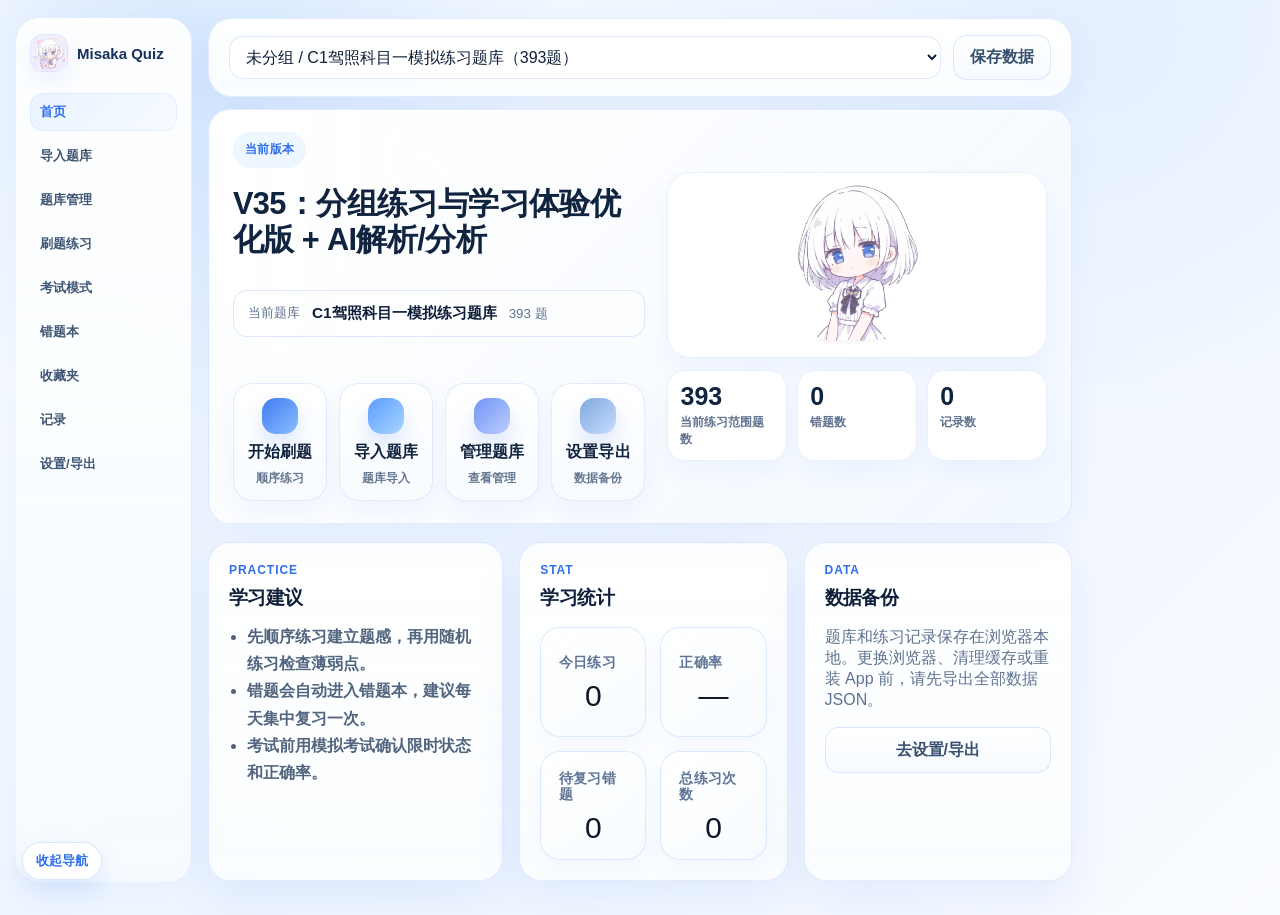
==== commit 568340f0: "rename: Shiroha Quiz → Misaka Quiz（仅品牌文案，不动内部标识） - 品牌名称: Shiroha Quiz → Misaka Quiz（HTML/JS 中所有用户可见文" ====
--- a/apps/web/index.html
+++ b/apps/web/index.html
@@ -4,7 +4,7 @@
   <meta charset="UTF-8" />
   <meta name="viewport" content="width=device-width, initial-scale=1.0, viewport-fit=cover" />
   <meta name="theme-color" content="#F6F7FB" />
-  <title>Shiroha Quiz - V35：分组练习 + AI解析/分析</title>
+  <title>Misaka Quiz - V35：分组练习 + AI解析/分析</title>
   <link rel="icon" type="image/png" href="./app-icon.png" />
   <link rel="apple-touch-icon" href="./app-icon.png" />
   <link rel="preload" as="image" href="./media/peeking.webp" />
@@ -16,7 +16,7 @@
   <div class="app-splash" aria-hidden="true">
     <div class="app-splash-card">
       <img class="app-splash-logo" src="./media/home_welcome_avatar.webp" alt="" />
-      <div class="app-splash-title">Shiroha Quiz</div>
+      <div class="app-splash-title">Misaka Quiz</div>
       <div class="app-splash-subtitle">轻量刷题 · 题库导入 · 错题复习</div>
       <div class="app-splash-dots"><span></span><span></span><span></span></div>
     </div>
@@ -26,7 +26,7 @@
     <aside class="side">
       <div class="brand">
         <img src="./app-icon.png" alt="图标" onerror="this.style.display='none'" />
-        <div><b>Shiroha Quiz</b><span>自导入题库 · 练习 · 考试</span></div>
+        <div><b>Misaka Quiz</b><span>自导入题库 · 练习 · 考试</span></div>
       </div>
       <button class="nav active" data-view="dashboard">首页</button>
       <button class="nav" data-view="import">导入题库</button>
@@ -42,7 +42,7 @@
     <main class="main">
       <header class="topbar">
         <div>
-          <p class="kicker">Shiroha Quiz</p>
+          <p class="kicker">Misaka Quiz</p>
           <h1 id="page-title">首页</h1>
         </div>
         <div class="top-actions">
@@ -74,7 +74,7 @@
           </div>
           <div class="dashboard-home-side">
             <div class="hero-visual-card dashboard-character-card">
-              <img class="hero-mascot hero-mascot-main" src="./media/splash_mascot.webp" alt="Shiroha Quiz 首页欢迎素材" />
+              <img class="hero-mascot hero-mascot-main" src="./media/splash_mascot.webp" alt="Misaka Quiz 首页欢迎素材" />
             </div>
             <div class="dashboard-stat-grid hero-stats-app">
               <div><b id="stat-total">0</b><span>当前练习范围题数</span></div>
@@ -166,7 +166,7 @@
 
         <details class="card import-help import-help-details"><summary>查看导入格式说明</summary>
           <h2>支持的题库格式</h2>
-          <p>支持 Word / TXT / PDF / JSON 等常见题库来源。普通文本题库会进入识别流程；从 Shiroha Quiz 导出的完整备份 JSON/ZIP、题库集合 JSON 或配置文件，请到“设置/导出”页使用“导入备份 JSON/ZIP”，不要当作普通题库文本解析。</p>
+          <p>支持 Word / TXT / PDF / JSON 等常见题库来源。普通文本题库会进入识别流程；从 Misaka Quiz 导出的完整备份 JSON/ZIP、题库集合 JSON 或配置文件，请到“设置/导出”页使用“导入备份 JSON/ZIP”，不要当作普通题库文本解析。</p>
           <div class="help-grid">
             <div><b>单选题</b><code>1. 下列说法正确的是？
 A. 选项一
@@ -177,7 +177,7 @@
 B. 多选题
 C. 判断题
 答案：AB</code></div>
-            <div><b>判断题</b><code>1. Shiroha Quiz 支持导入题库。
+            <div><b>判断题</b><code>1. Misaka Quiz 支持导入题库。
 答案：正确</code></div>
             <div><b>填空 / 简答</b><code>1. 请填写关键词：____。
 参考答案：题库导入</code></div>
